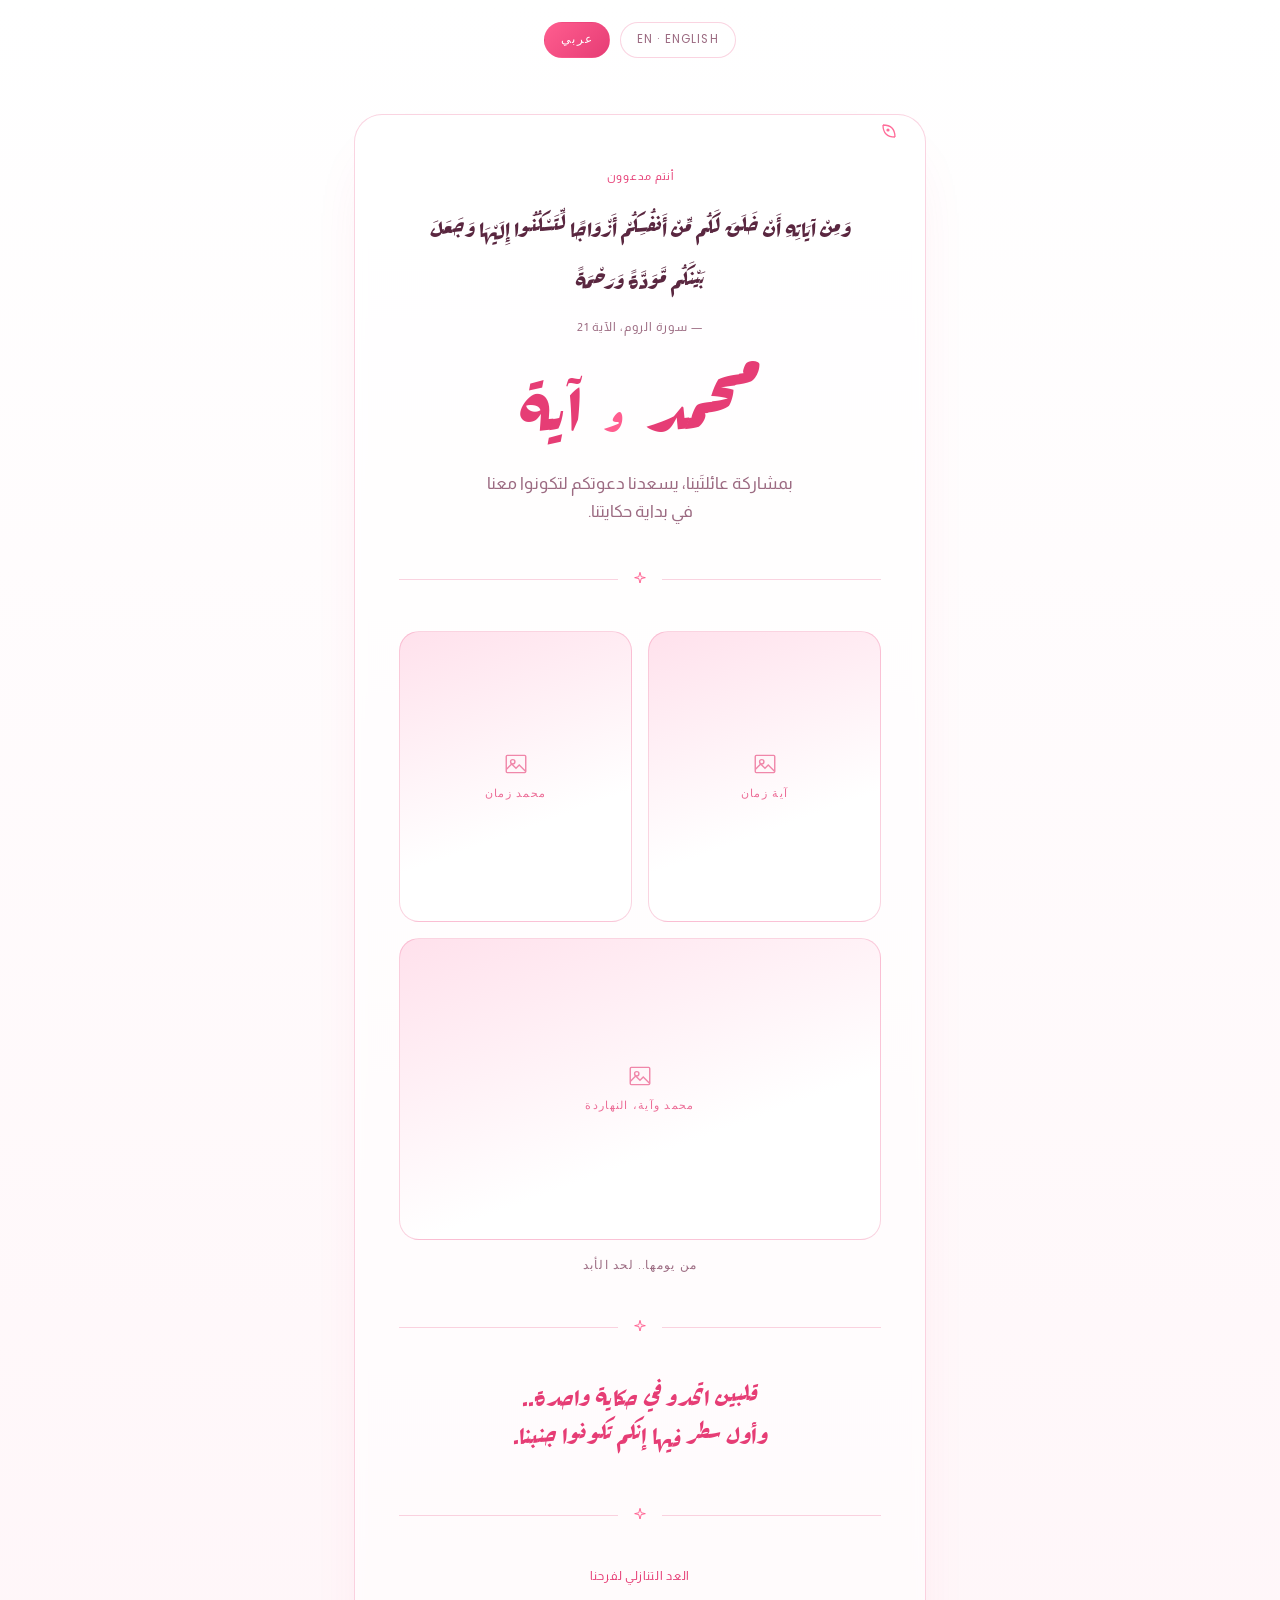
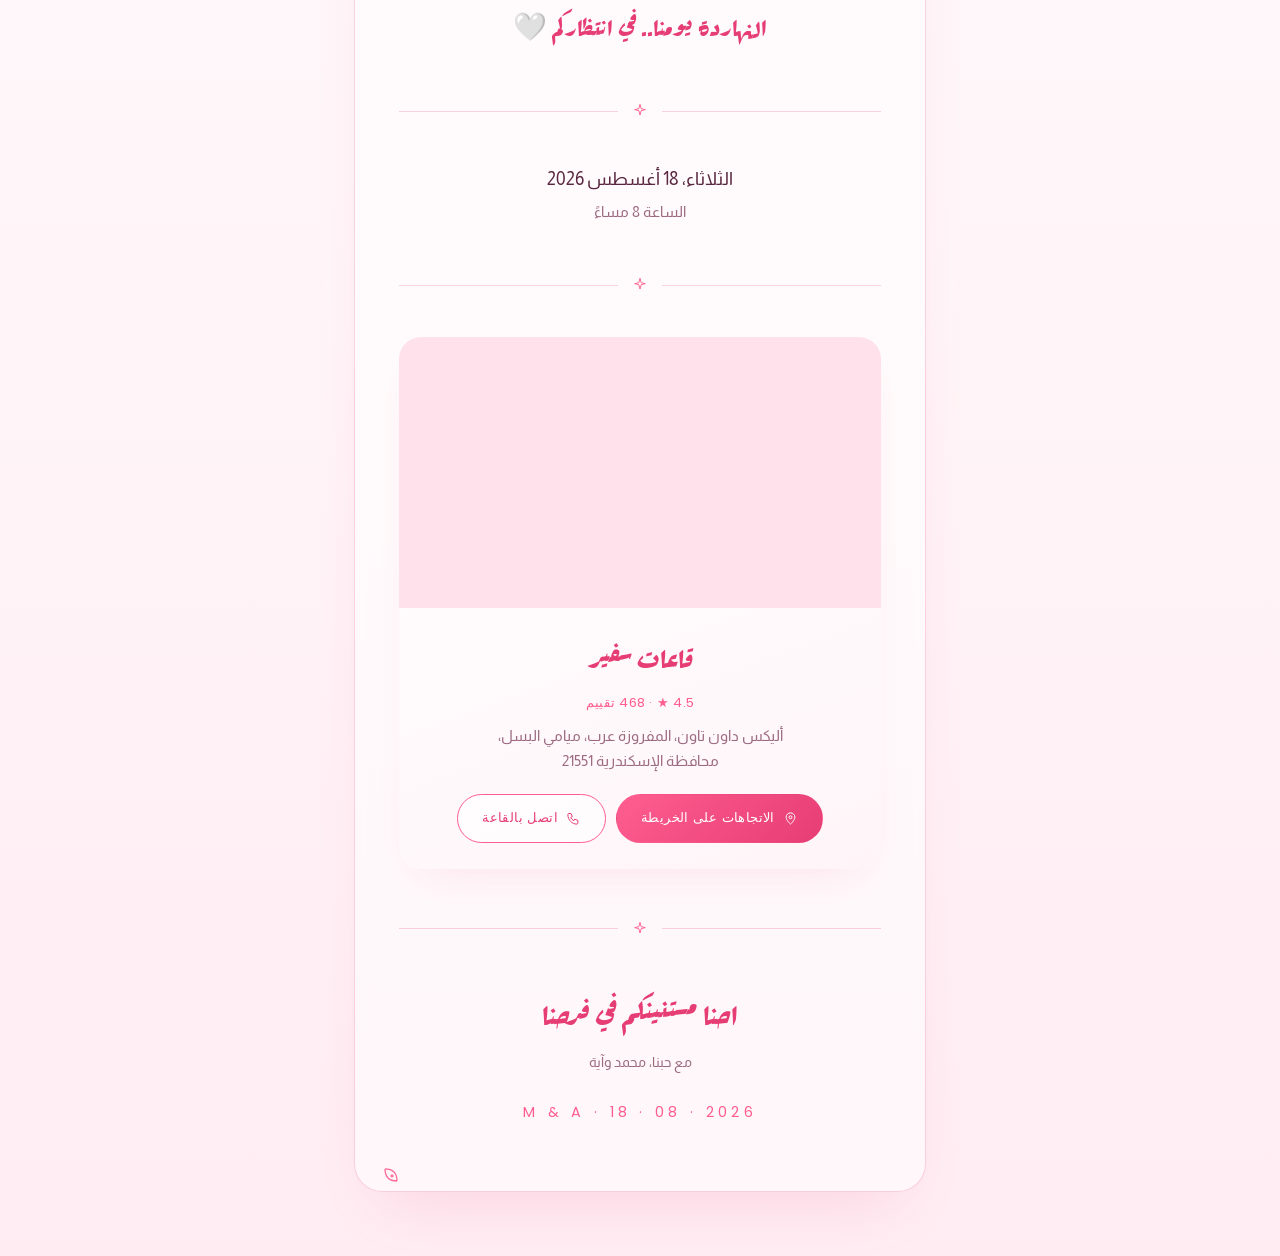
==== ar/index.html @ 014537ad "Redesign invitation: white-to-pink palette, script type, animation Switch from the emerald/gold look" ====
<!doctype html>
<html lang="ar" dir="rtl">
<head>
<meta charset="utf-8">
<meta name="viewport" content="width=device-width, initial-scale=1">
<title>محمد وآية — دعوة زفاف</title>
<meta name="description" content="انضموا إلينا للاحتفال بزفاف محمد وآية يوم 18 أغسطس 2026 في قاعات سفير بالإسكندرية.">
<link rel="preconnect" href="https://fonts.googleapis.com">
<link rel="preconnect" href="https://fonts.gstatic.com" crossorigin>
<link href="https://fonts.googleapis.com/css2?family=Great+Vibes&family=Poppins:wght@300;400;500;600&family=Rakkas&family=Almarai:wght@300;400;700&display=swap" rel="stylesheet">
<link rel="stylesheet" href="../assets/css/style.css">
</head>
<body lang="ar">
<div class="petals" id="petals" aria-hidden="true"></div>

<nav class="langswitch">
  <a href="../en/index.html">EN · English</a>
  <a href="../ar/index.html" aria-current="true">عربي</a>
</nav>

<main class="page">
  <div class="frame">

    <section class="hero">
      <p class="eyebrow">أنتم مدعوون</p>
      <p class="verse">وَمِنْ آيَاتِهِ أَنْ خَلَقَ لَكُم مِّنْ أَنفُسِكُمْ أَزْوَاجًا لِّتَسْكُنُوا إِلَيْهَا وَجَعَلَ بَيْنَكُم مَّوَدَّةً وَرَحْمَةً</p>
      <p class="verse-ref">— سورة الروم، الآية 21</p>
      <h1 class="names">محمد <span class="amp">و</span> آية</h1>
      <p class="tagline">بمشاركة عائلتَينا، يسعدنا دعوتكم لتكونوا معنا في بداية حكايتنا.</p>
    </section>

    <div class="divider" aria-hidden="true">
      <svg viewBox="0 0 24 24" fill="none" stroke="currentColor" stroke-width="1.4"><path d="M12 2l1.8 6.6L20 10l-6.2 1.4L12 18l-1.8-6.6L4 10l6.2-1.4L12 2z"/></svg>
    </div>

    <section class="gallery-section reveal">
      <div class="gallery">
        <div class="photo-frame">
          <img src="../assets/images/couple-childhood-1.jpg" alt="آية في الصغر" onerror="this.remove()">
          <div class="fallback"><svg viewBox="0 0 24 24" fill="none" stroke="currentColor" stroke-width="1.3"><rect x="3" y="4" width="18" height="16" rx="1"/><circle cx="9" cy="10" r="2"/><path d="M3 17l5-5 4 4 3-3 6 6"/></svg><span>آية زمان</span></div>
        </div>
        <div class="photo-frame">
          <img src="../assets/images/couple-childhood-2.jpg" alt="محمد في الصغر" onerror="this.remove()">
          <div class="fallback"><svg viewBox="0 0 24 24" fill="none" stroke="currentColor" stroke-width="1.3"><rect x="3" y="4" width="18" height="16" rx="1"/><circle cx="9" cy="10" r="2"/><path d="M3 17l5-5 4 4 3-3 6 6"/></svg><span>محمد زمان</span></div>
        </div>
        <div class="photo-frame wide">
          <img src="../assets/images/couple-engagement.jpg" alt="محمد وآية في خطوبتهم" onerror="this.remove()">
          <div class="fallback"><svg viewBox="0 0 24 24" fill="none" stroke="currentColor" stroke-width="1.3"><rect x="3" y="4" width="18" height="16" rx="1"/><circle cx="9" cy="10" r="2"/><path d="M3 17l5-5 4 4 3-3 6 6"/></svg><span>محمد وآية، النهاردة</span></div>
        </div>
      </div>
      <p class="photo-caption">من يومها.. لحد الأبد</p>
    </section>

    <div class="divider" aria-hidden="true">
      <svg viewBox="0 0 24 24" fill="none" stroke="currentColor" stroke-width="1.4"><path d="M12 2l1.8 6.6L20 10l-6.2 1.4L12 18l-1.8-6.6L4 10l6.2-1.4L12 2z"/></svg>
    </div>

    <p class="love-note reveal">قلبين اتحدو في حكاية واحدة.. وأول سطر فيها إنكم تكونوا جنبنا.</p>

    <div class="divider section-gap" aria-hidden="true">
      <svg viewBox="0 0 24 24" fill="none" stroke="currentColor" stroke-width="1.4"><path d="M12 2l1.8 6.6L20 10l-6.2 1.4L12 18l-1.8-6.6L4 10l6.2-1.4L12 2z"/></svg>
    </div>

    <section class="reveal">
      <p class="countdown-label">العد التنازلي لفرحنا</p>
      <div class="countdown" id="cd-wrap">
        <div class="count-unit"><span class="count-num" id="cd-days">–</span><span class="count-word">يوم</span></div>
        <div class="count-unit"><span class="count-num" id="cd-hours">–</span><span class="count-word">ساعة</span></div>
        <div class="count-unit"><span class="count-num" id="cd-minutes">–</span><span class="count-word">دقيقة</span></div>
        <div class="count-unit"><span class="count-num" id="cd-seconds">–</span><span class="count-word">ثانية</span></div>
      </div>
      <p class="arrived-msg" id="cd-arrived">النهاردة يومنا.. في انتظاركم 🤍</p>
    </section>

    <div class="divider section-gap" aria-hidden="true">
      <svg viewBox="0 0 24 24" fill="none" stroke="currentColor" stroke-width="1.4"><path d="M12 2l1.8 6.6L20 10l-6.2 1.4L12 18l-1.8-6.6L4 10l6.2-1.4L12 2z"/></svg>
    </div>

    <section class="details reveal">
      <p class="detail-row">الثلاثاء، 18 أغسطس 2026</p>
      <p class="detail-sub">الساعة 8 مساءً</p>
    </section>

    <div class="divider section-gap" aria-hidden="true">
      <svg viewBox="0 0 24 24" fill="none" stroke="currentColor" stroke-width="1.4"><path d="M12 2l1.8 6.6L20 10l-6.2 1.4L12 18l-1.8-6.6L4 10l6.2-1.4L12 2z"/></svg>
    </div>

    <section class="venue reveal">
      <div class="venue-photo">
        <img src="../assets/images/venue-1.jpg" alt="قاعات سفير" onerror="this.remove()">
      </div>
      <div class="venue-body">
        <h2 class="venue-name">قاعات سفير</h2>
        <p class="venue-rating">4.5 ★ · 468 تقييم</p>
        <p class="venue-address">أليكس داون تاون، المفروزة عرب، ميامي البسل، محافظة الإسكندرية 21551</p>
        <div class="venue-actions">
          <a class="btn btn-primary" href="https://www.google.com/maps/search/?api=1&query=%D9%82%D8%A7%D8%B9%D8%A7%D8%AA%20%D8%B3%D9%81%D9%8A%D8%B1%20%D8%A7%D9%84%D8%A5%D8%B3%D9%83%D9%86%D8%AF%D8%B1%D9%8A%D8%A9" target="_blank" rel="noopener">
            <svg viewBox="0 0 24 24" fill="none" stroke="currentColor" stroke-width="1.6"><path d="M12 21s-7-6.2-7-11a7 7 0 0 1 14 0c0 4.8-7 11-7 11z"/><circle cx="12" cy="10" r="2.4"/></svg>
            الاتجاهات على الخريطة
          </a>
          <a class="btn btn-ghost" href="tel:+201557744444">
            <svg viewBox="0 0 24 24" fill="none" stroke="currentColor" stroke-width="1.6"><path d="M4 4h4l2 5-2.5 1.5a11 11 0 0 0 5 5L14 13l5 2v4a2 2 0 0 1-2 2C9.7 21 3 14.3 3 6a2 2 0 0 1 1-2z"/></svg>
            اتصل بالقاعة
          </a>
        </div>
      </div>
    </section>

    <div class="divider section-gap" aria-hidden="true">
      <svg viewBox="0 0 24 24" fill="none" stroke="currentColor" stroke-width="1.4"><path d="M12 2l1.8 6.6L20 10l-6.2 1.4L12 18l-1.8-6.6L4 10l6.2-1.4L12 2z"/></svg>
    </div>

    <footer class="footer reveal">
      <p class="footer-line">احنا مستنينكم في فرحنا</p>
      <p class="footer-sub">مع حبنا، محمد وآية</p>
      <p class="monogram">M &amp; A · 18 · 08 · 2026</p>
    </footer>

  </div>
</main>

<script src="../assets/js/motion.js"></script>
<script src="../assets/js/countdown.js"></script>
</body>
</html>
---- assets/css/style.css ----
/* ==========================================================================
   Mohamed & Aya — Wedding Invitation
   Soft blush-to-white palette, script display type, gentle floating motion.
   ========================================================================== */

:root {
  --white: #ffffff;
  --blush-1: #fff5f8;
  --blush-2: #ffe1ec;
  --blush-3: #ffc2d9;
  --rose: #ff5d8f;
  --rose-deep: #e63d75;
  --plum: #5a2740;
  --plum-soft: #9c6b82;
  --line: rgba(230, 61, 117, 0.22);
  --shadow: rgba(230, 61, 117, 0.18);

  --font-display-ar: "Rakkas", "Aref Ruqaa", cursive;
  --font-body-ar: "Almarai", "Tajawal", sans-serif;
  --font-display-en: "Great Vibes", cursive;
  --font-heading-en: "Poppins", sans-serif;
  --font-body-en: "Poppins", sans-serif;

  --measure: 640px;
}

* {
  box-sizing: border-box;
}

html {
  -webkit-text-size-adjust: 100%;
  scroll-behavior: smooth;
}

body {
  margin: 0;
  min-height: 100vh;
  color: var(--plum);
  font-family: var(--font-body-en);
  font-weight: 300;
  line-height: 1.7;
  -webkit-font-smoothing: antialiased;
  background: linear-gradient(180deg, var(--white) 0%, var(--blush-1) 30%, var(--blush-2) 65%, var(--blush-3) 100%);
  background-size: 100% 220%;
  animation: driftGradient 22s ease-in-out infinite alternate;
  overflow-x: hidden;
}

body[lang="ar"] {
  font-family: var(--font-body-ar);
  font-weight: 400;
}

@keyframes driftGradient {
  0% { background-position: 0% 0%; }
  100% { background-position: 0% 100%; }
}

@media (prefers-reduced-motion: reduce) {
  * {
    animation-duration: 0.001ms !important;
    animation-iteration-count: 1 !important;
    transition-duration: 0.001ms !important;
    scroll-behavior: auto !important;
  }
}

a {
  color: inherit;
}

img {
  max-width: 100%;
  display: block;
}

/* ---------- Floating petals ---------- */

.petals {
  position: fixed;
  inset: 0;
  pointer-events: none;
  z-index: 0;
  overflow: hidden;
}

.petal {
  position: absolute;
  bottom: -10%;
  font-size: 1.1rem;
  opacity: 0.55;
  animation-name: floatUp;
  animation-timing-function: ease-in;
  animation-iteration-count: infinite;
  color: var(--rose);
  filter: drop-shadow(0 1px 1px rgba(230, 61, 117, 0.15));
}

@keyframes floatUp {
  0% {
    transform: translateY(0) translateX(0) rotate(0deg);
    opacity: 0;
  }
  10% {
    opacity: 0.6;
  }
  50% {
    transform: translateY(-55vh) translateX(20px) rotate(180deg);
  }
  90% {
    opacity: 0.4;
  }
  100% {
    transform: translateY(-110vh) translateX(-15px) rotate(360deg);
    opacity: 0;
  }
}

/* ---------- Reveal on scroll ---------- */

.reveal {
  opacity: 0;
  transform: translateY(22px);
  transition: opacity 0.9s ease, transform 0.9s ease;
}

.reveal.in-view {
  opacity: 1;
  transform: translateY(0);
}

/* ---------- Card shell ---------- */

.page {
  position: relative;
  z-index: 1;
  max-width: var(--measure);
  margin: 0 auto;
  padding: clamp(28px, 6vw, 56px) clamp(18px, 5vw, 34px) 64px;
}

.frame {
  position: relative;
  border: 1px solid var(--line);
  border-radius: 28px;
  padding: clamp(28px, 6vw, 52px) clamp(20px, 6vw, 44px);
  background: rgba(255, 255, 255, 0.55);
  backdrop-filter: blur(6px);
  box-shadow: 0 30px 60px -30px var(--shadow);
}

.frame::before,
.frame::after {
  content: "";
  position: absolute;
  width: 40px;
  height: 40px;
  background-repeat: no-repeat;
  background-size: contain;
  opacity: 0.9;
  background-image: url("data:image/svg+xml,%3Csvg xmlns='http://www.w3.org/2000/svg' viewBox='0 0 40 40' fill='none' stroke='%23ff5d8f' stroke-width='1.3'%3E%3Cpath d='M4 4c8 0 12 4 12 12M4 4c0 8 4 12 12 12'/%3E%3Ccircle cx='9' cy='9' r='1.6' fill='%23ff5d8f' stroke='none'/%3E%3C/svg%3E");
}

.frame::before {
  top: 6px;
  inset-inline-start: 6px;
}

.frame::after {
  bottom: 6px;
  inset-inline-end: 6px;
  transform: rotate(180deg);
}

/* ---------- Lang switch ---------- */

.langswitch {
  position: relative;
  z-index: 2;
  display: flex;
  justify-content: center;
  gap: 10px;
  padding-top: clamp(14px, 3vw, 22px);
  font-family: var(--font-heading-en);
  font-size: 0.72rem;
  letter-spacing: 0.1em;
  text-transform: uppercase;
}

.langswitch a,
.langswitch button {
  font: inherit;
  letter-spacing: inherit;
  text-transform: inherit;
  cursor: pointer;
  padding: 7px 16px;
  border: 1px solid var(--line);
  border-radius: 999px;
  text-decoration: none;
  background: rgba(255, 255, 255, 0.6);
  color: var(--plum-soft);
  transition: color 0.2s ease, border-color 0.2s ease, transform 0.2s ease;
}

.langswitch a[aria-current="true"],
.langswitch button.active {
  color: var(--white);
  background: linear-gradient(135deg, var(--rose), var(--rose-deep));
  border-color: transparent;
}

.langswitch a:hover,
.langswitch button:hover {
  transform: translateY(-1px);
  border-color: var(--rose);
}

/* ---------- Hero ---------- */

.hero {
  text-align: center;
}

.eyebrow {
  font-family: var(--font-heading-en);
  font-size: 0.7rem;
  letter-spacing: 0.32em;
  text-transform: uppercase;
  color: var(--rose-deep);
  margin: 0 0 18px;
}

body[lang="ar"] .eyebrow {
  font-family: var(--font-body-ar);
  letter-spacing: 0.08em;
}

.verse {
  font-family: var(--font-display-ar);
  font-size: clamp(1.2rem, 3.6vw, 1.55rem);
  line-height: 2.1;
  color: var(--plum);
  max-width: 30ch;
  margin: 0 auto 10px;
}

[dir="ltr"] .verse {
  font-family: var(--font-body-en);
  font-weight: 300;
  font-style: italic;
}

.verse-ref {
  font-size: 0.72rem;
  letter-spacing: 0.08em;
  color: var(--plum-soft);
  margin: 0 0 30px;
}

.names {
  font-family: var(--font-display-en);
  font-weight: 400;
  font-size: clamp(3.2rem, 12vw, 5.6rem);
  line-height: 1.15;
  margin: 0;
  text-wrap: balance;
  color: var(--rose-deep);
  animation: nameIn 1.4s cubic-bezier(0.22, 1, 0.36, 1) both;
}

body[lang="ar"] .names {
  font-family: var(--font-display-ar);
  font-weight: 400;
  font-size: clamp(2.8rem, 11vw, 4.6rem);
}

@keyframes nameIn {
  from {
    opacity: 0;
    transform: translateY(14px) scale(0.96);
  }
  to {
    opacity: 1;
    transform: translateY(0) scale(1);
  }
}

.names em {
  font-style: normal;
  color: var(--rose);
}

.amp {
  display: inline-block;
  color: var(--rose);
  font-size: 0.6em;
  margin: 0 0.2em;
  animation: heartbeat 1.8s ease-in-out infinite;
  transform-origin: center;
}

@keyframes heartbeat {
  0%, 100% { transform: scale(1); }
  15% { transform: scale(1.22); }
  30% { transform: scale(1); }
  45% { transform: scale(1.15); }
  60% { transform: scale(1); }
}

.tagline {
  margin: 18px auto 0;
  max-width: 34ch;
  color: var(--plum-soft);
  font-size: clamp(0.95rem, 2.4vw, 1.05rem);
}

/* ---------- Divider ---------- */

.divider {
  display: flex;
  align-items: center;
  gap: 14px;
  margin: clamp(30px, 6vw, 44px) 0;
  color: var(--rose);
}

.divider::before,
.divider::after {
  content: "";
  flex: 1;
  height: 1px;
  background: var(--line);
}

.divider svg {
  width: 16px;
  height: 16px;
  flex-shrink: 0;
}

/* ---------- Photos ---------- */

.gallery {
  display: grid;
  grid-template-columns: 1fr 1fr;
  gap: clamp(10px, 3vw, 16px);
  margin-bottom: clamp(10px, 3vw, 16px);
}

.photo-frame {
  position: relative;
  aspect-ratio: 4 / 5;
  border: 1px solid var(--line);
  border-radius: 20px;
  overflow: hidden;
  background: linear-gradient(160deg, var(--blush-2), var(--white) 65%);
  transition: transform 0.35s ease, box-shadow 0.35s ease;
}

.photo-frame:hover {
  transform: translateY(-4px);
  box-shadow: 0 18px 30px -18px var(--shadow);
}

.photo-frame img {
  width: 100%;
  height: 100%;
  object-fit: cover;
  object-position: center 15%;
}

.photo-frame.wide {
  grid-column: 1 / -1;
  aspect-ratio: 16 / 10;
}

.photo-frame .fallback {
  position: absolute;
  inset: 0;
  display: flex;
  align-items: center;
  justify-content: center;
  flex-direction: column;
  gap: 8px;
  color: var(--rose-deep);
  font-family: var(--font-heading-en);
  font-size: 0.66rem;
  letter-spacing: 0.12em;
  text-transform: uppercase;
  text-align: center;
  padding: 12px;
  opacity: 0.75;
}

.photo-frame .fallback svg {
  width: 26px;
  height: 26px;
  opacity: 0.8;
}

.photo-caption {
  text-align: center;
  font-family: var(--font-heading-en);
  font-size: 0.72rem;
  letter-spacing: 0.1em;
  color: var(--plum-soft);
  text-transform: uppercase;
  margin: 10px 0 0;
}

/* ---------- Love note ---------- */

.love-note {
  text-align: center;
  font-family: var(--font-display-en);
  font-size: clamp(1.7rem, 5.4vw, 2.2rem);
  line-height: 1.4;
  color: var(--rose-deep);
  max-width: 32ch;
  margin: 0 auto;
  text-wrap: balance;
}

body[lang="ar"] .love-note {
  font-family: var(--font-display-ar);
  font-size: clamp(1.3rem, 4.2vw, 1.7rem);
}

/* ---------- Countdown ---------- */

.countdown-label {
  text-align: center;
  font-family: var(--font-heading-en);
  font-size: 0.72rem;
  letter-spacing: 0.28em;
  text-transform: uppercase;
  color: var(--rose-deep);
  margin: 0 0 18px;
}

body[lang="ar"] .countdown-label {
  font-family: var(--font-body-ar);
  letter-spacing: 0.06em;
}

.countdown {
  display: grid;
  grid-template-columns: repeat(4, 1fr);
  gap: clamp(8px, 2.4vw, 14px);
}

.count-unit {
  text-align: center;
  border-radius: 18px;
  padding: clamp(12px, 3vw, 18px) 4px;
  background: linear-gradient(160deg, var(--white), var(--blush-2));
  box-shadow: 0 12px 24px -16px var(--shadow);
  transition: transform 0.2s ease;
}

.count-unit:hover {
  transform: translateY(-3px);
}

.count-num {
  font-family: var(--font-heading-en);
  font-weight: 600;
  font-variant-numeric: tabular-nums;
  font-size: clamp(1.7rem, 6vw, 2.5rem);
  line-height: 1;
  color: var(--rose-deep);
}

.count-word {
  display: block;
  margin-top: 8px;
  font-family: var(--font-heading-en);
  font-size: 0.62rem;
  letter-spacing: 0.12em;
  text-transform: uppercase;
  color: var(--plum-soft);
}

body[lang="ar"] .count-word {
  font-family: var(--font-body-ar);
  letter-spacing: 0.02em;
}

.arrived-msg {
  text-align: center;
  margin-top: 18px;
  font-family: var(--font-display-en);
  font-size: 1.7rem;
  color: var(--rose-deep);
  display: none;
}

body[lang="ar"] .arrived-msg {
  font-family: var(--font-display-ar);
}

.arrived-msg.show {
  display: block;
}

.countdown.hide-when-arrived {
  display: none;
}

/* ---------- Details ---------- */

.details {
  text-align: center;
}

.detail-row {
  margin: 0 0 6px;
  font-family: var(--font-heading-en);
  color: var(--plum);
  font-size: clamp(1rem, 2.6vw, 1.15rem);
}

body[lang="ar"] .detail-row {
  font-family: var(--font-body-ar);
}

.detail-sub {
  margin: 0 0 4px;
  color: var(--plum-soft);
  font-size: 0.92rem;
}

/* ---------- Venue card ---------- */

.venue {
  border-radius: 22px;
  overflow: hidden;
  background: linear-gradient(160deg, var(--white), var(--blush-1));
  box-shadow: 0 20px 40px -26px var(--shadow);
}

.venue-photo {
  position: relative;
  aspect-ratio: 16 / 9;
  background: var(--blush-2);
}

.venue-photo img {
  width: 100%;
  height: 100%;
  object-fit: cover;
}

.venue-body {
  padding: clamp(18px, 4vw, 26px);
  text-align: center;
}

.venue-name {
  font-family: var(--font-display-en);
  font-weight: 400;
  font-size: clamp(1.8rem, 5vw, 2.3rem);
  margin: 0 0 6px;
  color: var(--rose-deep);
}

body[lang="ar"] .venue-name {
  font-family: var(--font-display-ar);
  font-size: clamp(1.5rem, 4.4vw, 1.9rem);
}

.venue-rating {
  font-family: var(--font-heading-en);
  font-size: 0.82rem;
  color: var(--rose);
  margin: 0 0 10px;
  letter-spacing: 0.02em;
}

.venue-address {
  color: var(--plum-soft);
  font-size: 0.92rem;
  margin: 0 0 20px;
  max-width: 38ch;
  margin-inline: auto;
}

.venue-actions {
  display: flex;
  gap: 10px;
  justify-content: center;
  flex-wrap: wrap;
}

.btn {
  display: inline-flex;
  align-items: center;
  gap: 8px;
  padding: 12px 24px;
  border-radius: 999px;
  text-decoration: none;
  font-family: var(--font-heading-en);
  font-size: 0.82rem;
  letter-spacing: 0.03em;
  border: 1px solid var(--rose);
  transition: transform 0.2s ease, box-shadow 0.2s ease, background 0.2s ease, color 0.2s ease;
}

.btn svg {
  width: 15px;
  height: 15px;
}

.btn-primary {
  background: linear-gradient(135deg, var(--rose), var(--rose-deep));
  color: var(--white);
  border-color: transparent;
}

.btn-primary:hover {
  transform: translateY(-2px);
  box-shadow: 0 14px 24px -12px var(--shadow);
}

.btn-ghost {
  color: var(--rose-deep);
  background: rgba(255, 255, 255, 0.7);
}

.btn-ghost:hover {
  background: var(--blush-2);
  transform: translateY(-2px);
}

/* ---------- Footer ---------- */

.footer {
  text-align: center;
  padding-top: 8px;
}

.footer-line {
  font-family: var(--font-display-en);
  font-size: clamp(2rem, 6vw, 2.6rem);
  color: var(--rose-deep);
  margin: 0 0 8px;
  text-wrap: balance;
}

body[lang="ar"] .footer-line {
  font-family: var(--font-display-ar);
  font-size: clamp(1.5rem, 4.6vw, 2rem);
}

.footer-sub {
  color: var(--plum-soft);
  font-size: 0.85rem;
  margin: 0 0 26px;
}

.monogram {
  font-family: var(--font-heading-en);
  font-size: 0.9rem;
  letter-spacing: 0.3em;
  color: var(--rose);
  text-transform: uppercase;
}

/* ---------- Sections rhythm ---------- */

.section-gap {
  margin-top: clamp(34px, 7vw, 52px);
}

/* ---------- Landing (index) ---------- */

.landing {
  min-height: 100vh;
  display: flex;
  align-items: center;
  justify-content: center;
  text-align: center;
  position: relative;
  z-index: 1;
  padding: 24px;
}

.landing-card {
  border-radius: 28px;
  padding: clamp(36px, 8vw, 60px) clamp(24px, 8vw, 50px);
  max-width: 460px;
  background: rgba(255, 255, 255, 0.6);
  backdrop-filter: blur(6px);
  box-shadow: 0 30px 60px -30px var(--shadow);
  animation: nameIn 1s cubic-bezier(0.22, 1, 0.36, 1) both;
}

.landing-mono {
  font-family: var(--font-heading-en);
  font-size: 0.82rem;
  letter-spacing: 0.28em;
  color: var(--rose-deep);
  text-transform: uppercase;
  margin: 0 0 20px;
}

.landing-names {
  font-family: var(--font-display-en);
  font-weight: 400;
  font-size: clamp(2.8rem, 10vw, 3.8rem);
  color: var(--rose-deep);
  margin: 0 0 30px;
}

.landing-date {
  font-family: var(--font-heading-en);
  color: var(--plum-soft);
  font-size: 0.95rem;
  margin: 0 0 32px;
  letter-spacing: 0.02em;
}

.landing-links {
  display: flex;
  gap: 12px;
  justify-content: center;
  flex-wrap: wrap;
}

.landing-links a {
  min-width: 130px;
}

@media (max-width: 380px) {
  .countdown {
    grid-template-columns: repeat(2, 1fr);
  }
}
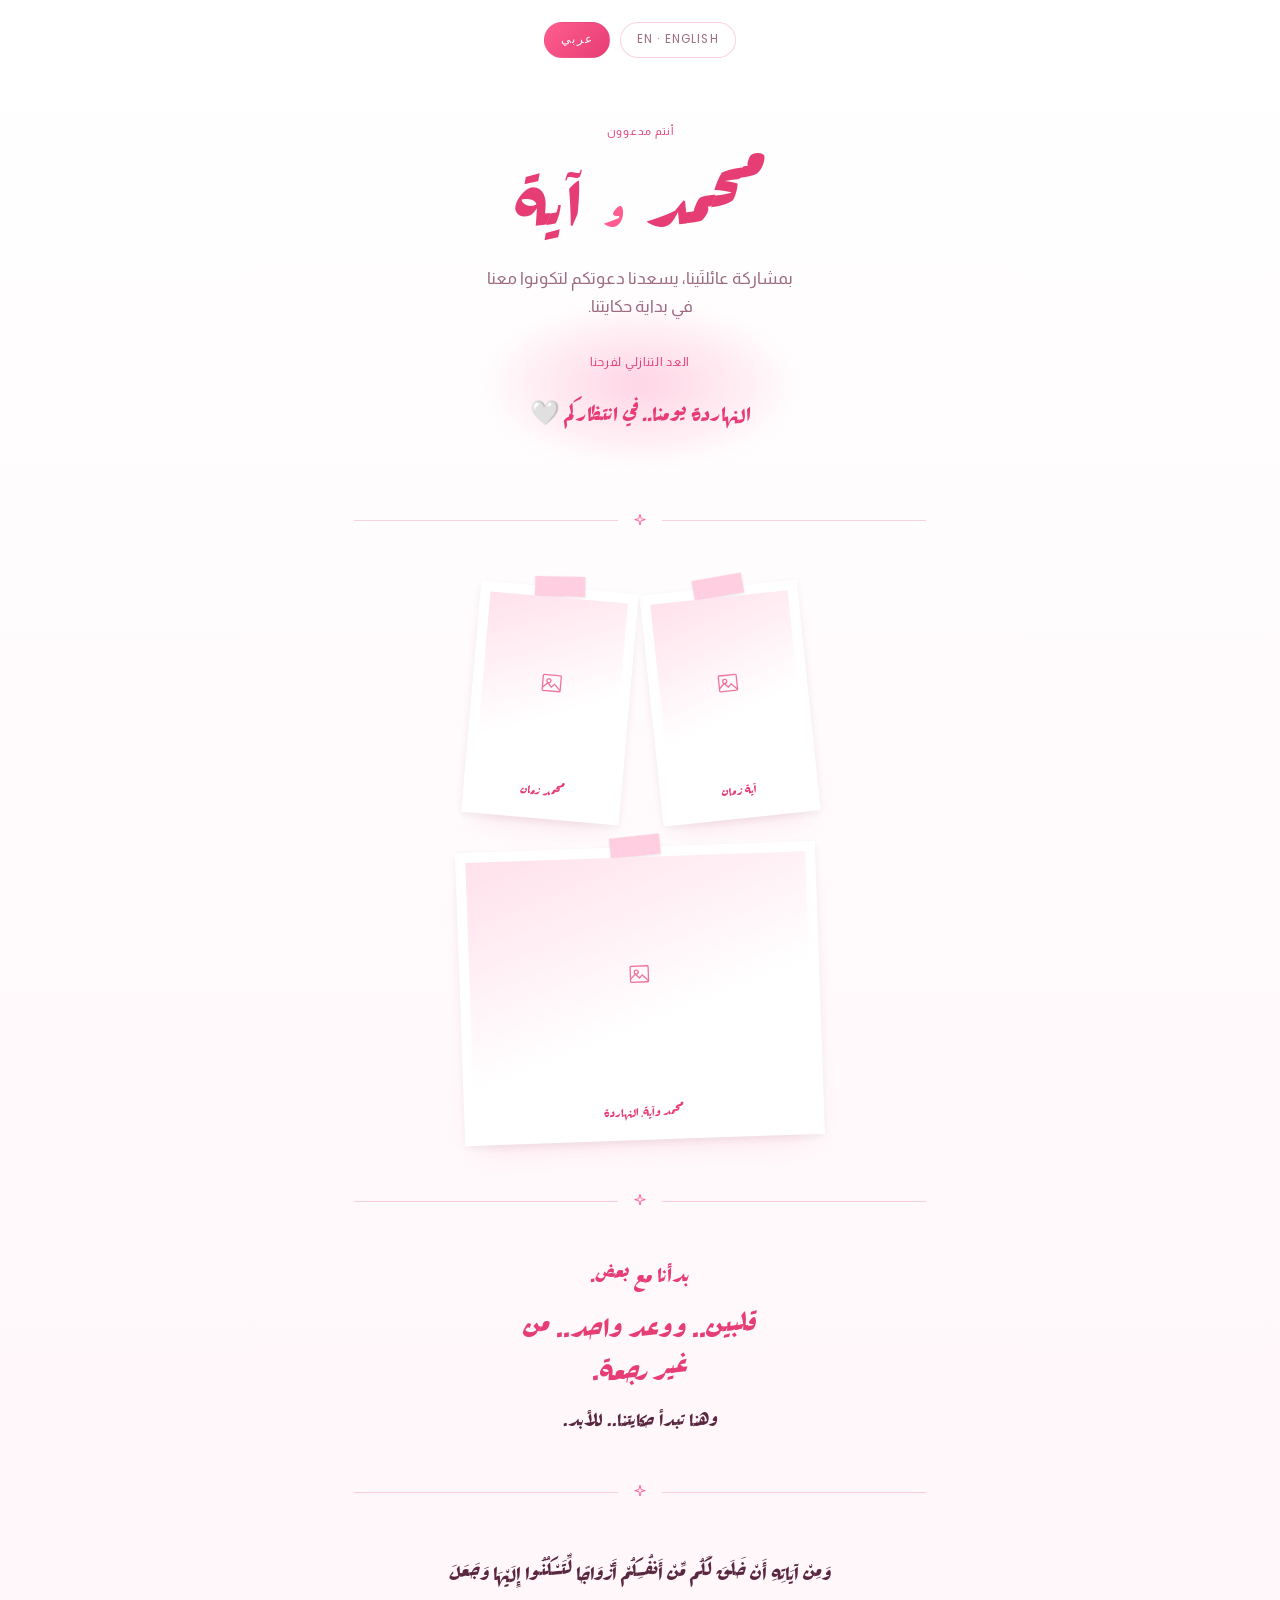
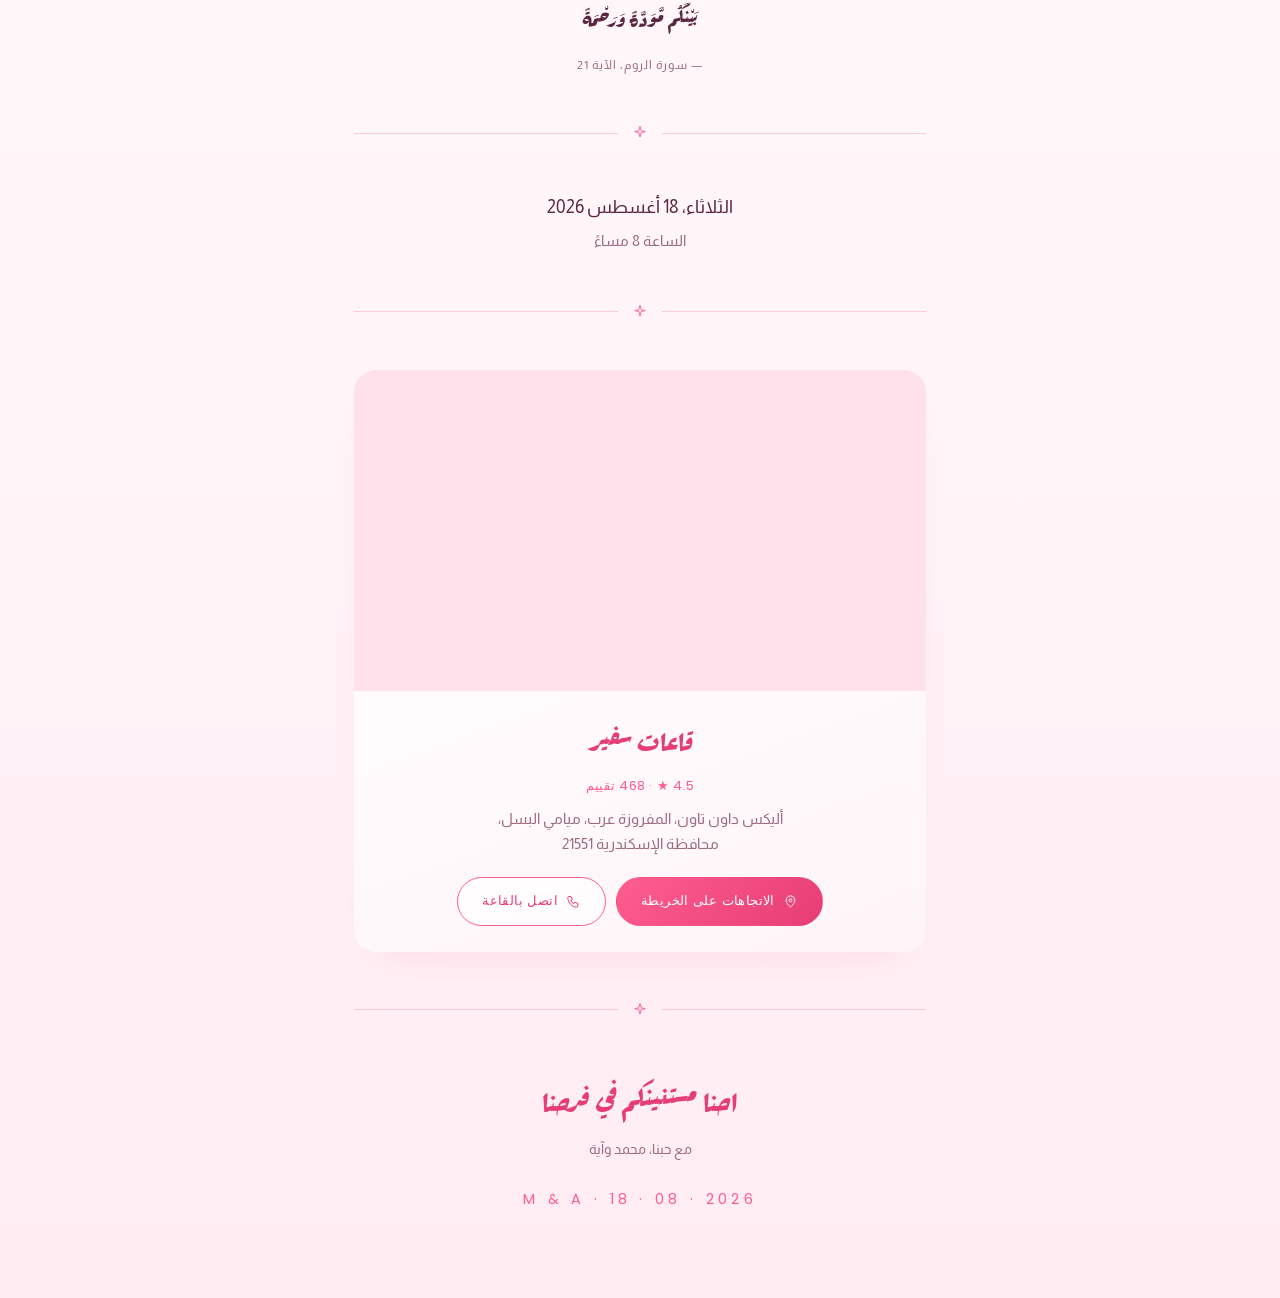
==== commit 02970c77: "Restructure invitation: countdown up top, polaroid photos, love lines Drop the bordered card frame s" ====
--- a/ar/index.html
+++ b/ar/index.html
@@ -19,104 +19,118 @@
 </nav>
 
 <main class="page">
-  <div class="frame">
 
-    <section class="hero">
-      <p class="eyebrow">أنتم مدعوون</p>
-      <p class="verse">وَمِنْ آيَاتِهِ أَنْ خَلَقَ لَكُم مِّنْ أَنفُسِكُمْ أَزْوَاجًا لِّتَسْكُنُوا إِلَيْهَا وَجَعَلَ بَيْنَكُم مَّوَدَّةً وَرَحْمَةً</p>
-      <p class="verse-ref">— سورة الروم، الآية 21</p>
-      <h1 class="names">محمد <span class="amp">و</span> آية</h1>
-      <p class="tagline">بمشاركة عائلتَينا، يسعدنا دعوتكم لتكونوا معنا في بداية حكايتنا.</p>
-    </section>
+  <section class="hero">
+    <p class="eyebrow">أنتم مدعوون</p>
+    <h1 class="names">محمد <span class="amp">و</span> آية</h1>
+    <p class="tagline">بمشاركة عائلتَينا، يسعدنا دعوتكم لتكونوا معنا في بداية حكايتنا.</p>
+  </section>
 
-    <div class="divider" aria-hidden="true">
-      <svg viewBox="0 0 24 24" fill="none" stroke="currentColor" stroke-width="1.4"><path d="M12 2l1.8 6.6L20 10l-6.2 1.4L12 18l-1.8-6.6L4 10l6.2-1.4L12 2z"/></svg>
+  <section class="countdown-hero">
+    <div class="countdown-glow" aria-hidden="true"></div>
+    <p class="countdown-label">العد التنازلي لفرحنا</p>
+    <div class="countdown" id="cd-wrap">
+      <div class="count-unit"><span class="count-num" id="cd-days">–</span><span class="count-word">يوم</span></div>
+      <div class="count-unit"><span class="count-num" id="cd-hours">–</span><span class="count-word">ساعة</span></div>
+      <div class="count-unit"><span class="count-num" id="cd-minutes">–</span><span class="count-word">دقيقة</span></div>
+      <div class="count-unit"><span class="count-num" id="cd-seconds">–</span><span class="count-word">ثانية</span></div>
     </div>
+    <p class="arrived-msg" id="cd-arrived">النهاردة يومنا.. في انتظاركم 🤍</p>
+  </section>
 
-    <section class="gallery-section reveal">
-      <div class="gallery">
-        <div class="photo-frame">
+  <div class="divider" aria-hidden="true">
+    <svg viewBox="0 0 24 24" fill="none" stroke="currentColor" stroke-width="1.4"><path d="M12 2l1.8 6.6L20 10l-6.2 1.4L12 18l-1.8-6.6L4 10l6.2-1.4L12 2z"/></svg>
+  </div>
+
+  <section>
+    <div class="polaroids">
+      <figure class="polaroid reveal" style="--r:-6deg">
+        <div class="polaroid-photo">
           <img src="../assets/images/couple-childhood-1.jpg" alt="آية في الصغر" onerror="this.remove()">
-          <div class="fallback"><svg viewBox="0 0 24 24" fill="none" stroke="currentColor" stroke-width="1.3"><rect x="3" y="4" width="18" height="16" rx="1"/><circle cx="9" cy="10" r="2"/><path d="M3 17l5-5 4 4 3-3 6 6"/></svg><span>آية زمان</span></div>
+          <div class="fallback"><svg viewBox="0 0 24 24" fill="none" stroke="currentColor" stroke-width="1.3"><rect x="3" y="4" width="18" height="16" rx="1"/><circle cx="9" cy="10" r="2"/><path d="M3 17l5-5 4 4 3-3 6 6"/></svg></div>
         </div>
-        <div class="photo-frame">
+        <figcaption>آية زمان</figcaption>
+      </figure>
+      <figure class="polaroid reveal" style="--r:5deg">
+        <div class="polaroid-photo">
           <img src="../assets/images/couple-childhood-2.jpg" alt="محمد في الصغر" onerror="this.remove()">
-          <div class="fallback"><svg viewBox="0 0 24 24" fill="none" stroke="currentColor" stroke-width="1.3"><rect x="3" y="4" width="18" height="16" rx="1"/><circle cx="9" cy="10" r="2"/><path d="M3 17l5-5 4 4 3-3 6 6"/></svg><span>محمد زمان</span></div>
+          <div class="fallback"><svg viewBox="0 0 24 24" fill="none" stroke="currentColor" stroke-width="1.3"><rect x="3" y="4" width="18" height="16" rx="1"/><circle cx="9" cy="10" r="2"/><path d="M3 17l5-5 4 4 3-3 6 6"/></svg></div>
         </div>
-        <div class="photo-frame wide">
+        <figcaption>محمد زمان</figcaption>
+      </figure>
+      <figure class="polaroid wide reveal" style="--r:-2deg">
+        <div class="polaroid-photo">
           <img src="../assets/images/couple-engagement.jpg" alt="محمد وآية في خطوبتهم" onerror="this.remove()">
-          <div class="fallback"><svg viewBox="0 0 24 24" fill="none" stroke="currentColor" stroke-width="1.3"><rect x="3" y="4" width="18" height="16" rx="1"/><circle cx="9" cy="10" r="2"/><path d="M3 17l5-5 4 4 3-3 6 6"/></svg><span>محمد وآية، النهاردة</span></div>
+          <div class="fallback"><svg viewBox="0 0 24 24" fill="none" stroke="currentColor" stroke-width="1.3"><rect x="3" y="4" width="18" height="16" rx="1"/><circle cx="9" cy="10" r="2"/><path d="M3 17l5-5 4 4 3-3 6 6"/></svg></div>
         </div>
+        <figcaption>محمد وآية، النهاردة</figcaption>
+      </figure>
+    </div>
+  </section>
+
+  <div class="divider" aria-hidden="true">
+    <svg viewBox="0 0 24 24" fill="none" stroke="currentColor" stroke-width="1.4"><path d="M12 2l1.8 6.6L20 10l-6.2 1.4L12 18l-1.8-6.6L4 10l6.2-1.4L12 2z"/></svg>
+  </div>
+
+  <section class="love-lines reveal">
+    <p class="reveal-line">بدأنا مع بعض.</p>
+    <p class="reveal-line">قلبين.. ووعد واحد.. من غير رجعة.</p>
+    <p class="reveal-line">وهنا تبدأ حكايتنا.. للأبد.</p>
+  </section>
+
+  <div class="divider" aria-hidden="true">
+    <svg viewBox="0 0 24 24" fill="none" stroke="currentColor" stroke-width="1.4"><path d="M12 2l1.8 6.6L20 10l-6.2 1.4L12 18l-1.8-6.6L4 10l6.2-1.4L12 2z"/></svg>
+  </div>
+
+  <section class="verse-block reveal">
+    <p class="verse">وَمِنْ آيَاتِهِ أَنْ خَلَقَ لَكُم مِّنْ أَنفُسِكُمْ أَزْوَاجًا لِّتَسْكُنُوا إِلَيْهَا وَجَعَلَ بَيْنَكُم مَّوَدَّةً وَرَحْمَةً</p>
+    <p class="verse-ref">— سورة الروم، الآية 21</p>
+  </section>
+
+  <div class="divider" aria-hidden="true">
+    <svg viewBox="0 0 24 24" fill="none" stroke="currentColor" stroke-width="1.4"><path d="M12 2l1.8 6.6L20 10l-6.2 1.4L12 18l-1.8-6.6L4 10l6.2-1.4L12 2z"/></svg>
+  </div>
+
+  <section class="details reveal">
+    <p class="detail-row">الثلاثاء، 18 أغسطس 2026</p>
+    <p class="detail-sub">الساعة 8 مساءً</p>
+  </section>
+
+  <div class="divider" aria-hidden="true">
+    <svg viewBox="0 0 24 24" fill="none" stroke="currentColor" stroke-width="1.4"><path d="M12 2l1.8 6.6L20 10l-6.2 1.4L12 18l-1.8-6.6L4 10l6.2-1.4L12 2z"/></svg>
+  </div>
+
+  <section class="venue reveal">
+    <div class="venue-photo">
+      <img src="../assets/images/venue-1.jpg" alt="قاعات سفير" onerror="this.remove()">
+    </div>
+    <div class="venue-body">
+      <h2 class="venue-name">قاعات سفير</h2>
+      <p class="venue-rating">4.5 ★ · 468 تقييم</p>
+      <p class="venue-address">أليكس داون تاون، المفروزة عرب، ميامي البسل، محافظة الإسكندرية 21551</p>
+      <div class="venue-actions">
+        <a class="btn btn-primary" href="https://www.google.com/maps/search/?api=1&query=%D9%82%D8%A7%D8%B9%D8%A7%D8%AA%20%D8%B3%D9%81%D9%8A%D8%B1%20%D8%A7%D9%84%D8%A5%D8%B3%D9%83%D9%86%D8%AF%D8%B1%D9%8A%D8%A9" target="_blank" rel="noopener">
+          <svg viewBox="0 0 24 24" fill="none" stroke="currentColor" stroke-width="1.6"><path d="M12 21s-7-6.2-7-11a7 7 0 0 1 14 0c0 4.8-7 11-7 11z"/><circle cx="12" cy="10" r="2.4"/></svg>
+          الاتجاهات على الخريطة
+        </a>
+        <a class="btn btn-ghost" href="tel:+201557744444">
+          <svg viewBox="0 0 24 24" fill="none" stroke="currentColor" stroke-width="1.6"><path d="M4 4h4l2 5-2.5 1.5a11 11 0 0 0 5 5L14 13l5 2v4a2 2 0 0 1-2 2C9.7 21 3 14.3 3 6a2 2 0 0 1 1-2z"/></svg>
+          اتصل بالقاعة
+        </a>
       </div>
-      <p class="photo-caption">من يومها.. لحد الأبد</p>
-    </section>
+    </div>
+  </section>
 
-    <div class="divider" aria-hidden="true">
-      <svg viewBox="0 0 24 24" fill="none" stroke="currentColor" stroke-width="1.4"><path d="M12 2l1.8 6.6L20 10l-6.2 1.4L12 18l-1.8-6.6L4 10l6.2-1.4L12 2z"/></svg>
-    </div>
+  <div class="divider" aria-hidden="true">
+    <svg viewBox="0 0 24 24" fill="none" stroke="currentColor" stroke-width="1.4"><path d="M12 2l1.8 6.6L20 10l-6.2 1.4L12 18l-1.8-6.6L4 10l6.2-1.4L12 2z"/></svg>
+  </div>
 
-    <p class="love-note reveal">قلبين اتحدو في حكاية واحدة.. وأول سطر فيها إنكم تكونوا جنبنا.</p>
+  <footer class="footer reveal">
+    <p class="footer-line">احنا مستنينكم في فرحنا</p>
+    <p class="footer-sub">مع حبنا، محمد وآية</p>
+    <p class="monogram">M &amp; A · 18 · 08 · 2026</p>
+  </footer>
 
-    <div class="divider section-gap" aria-hidden="true">
-      <svg viewBox="0 0 24 24" fill="none" stroke="currentColor" stroke-width="1.4"><path d="M12 2l1.8 6.6L20 10l-6.2 1.4L12 18l-1.8-6.6L4 10l6.2-1.4L12 2z"/></svg>
-    </div>
-
-    <section class="reveal">
-      <p class="countdown-label">العد التنازلي لفرحنا</p>
-      <div class="countdown" id="cd-wrap">
-        <div class="count-unit"><span class="count-num" id="cd-days">–</span><span class="count-word">يوم</span></div>
-        <div class="count-unit"><span class="count-num" id="cd-hours">–</span><span class="count-word">ساعة</span></div>
-        <div class="count-unit"><span class="count-num" id="cd-minutes">–</span><span class="count-word">دقيقة</span></div>
-        <div class="count-unit"><span class="count-num" id="cd-seconds">–</span><span class="count-word">ثانية</span></div>
-      </div>
-      <p class="arrived-msg" id="cd-arrived">النهاردة يومنا.. في انتظاركم 🤍</p>
-    </section>
-
-    <div class="divider section-gap" aria-hidden="true">
-      <svg viewBox="0 0 24 24" fill="none" stroke="currentColor" stroke-width="1.4"><path d="M12 2l1.8 6.6L20 10l-6.2 1.4L12 18l-1.8-6.6L4 10l6.2-1.4L12 2z"/></svg>
-    </div>
-
-    <section class="details reveal">
-      <p class="detail-row">الثلاثاء، 18 أغسطس 2026</p>
-      <p class="detail-sub">الساعة 8 مساءً</p>
-    </section>
-
-    <div class="divider section-gap" aria-hidden="true">
-      <svg viewBox="0 0 24 24" fill="none" stroke="currentColor" stroke-width="1.4"><path d="M12 2l1.8 6.6L20 10l-6.2 1.4L12 18l-1.8-6.6L4 10l6.2-1.4L12 2z"/></svg>
-    </div>
-
-    <section class="venue reveal">
-      <div class="venue-photo">
-        <img src="../assets/images/venue-1.jpg" alt="قاعات سفير" onerror="this.remove()">
-      </div>
-      <div class="venue-body">
-        <h2 class="venue-name">قاعات سفير</h2>
-        <p class="venue-rating">4.5 ★ · 468 تقييم</p>
-        <p class="venue-address">أليكس داون تاون، المفروزة عرب، ميامي البسل، محافظة الإسكندرية 21551</p>
-        <div class="venue-actions">
-          <a class="btn btn-primary" href="https://www.google.com/maps/search/?api=1&query=%D9%82%D8%A7%D8%B9%D8%A7%D8%AA%20%D8%B3%D9%81%D9%8A%D8%B1%20%D8%A7%D9%84%D8%A5%D8%B3%D9%83%D9%86%D8%AF%D8%B1%D9%8A%D8%A9" target="_blank" rel="noopener">
-            <svg viewBox="0 0 24 24" fill="none" stroke="currentColor" stroke-width="1.6"><path d="M12 21s-7-6.2-7-11a7 7 0 0 1 14 0c0 4.8-7 11-7 11z"/><circle cx="12" cy="10" r="2.4"/></svg>
-            الاتجاهات على الخريطة
-          </a>
-          <a class="btn btn-ghost" href="tel:+201557744444">
-            <svg viewBox="0 0 24 24" fill="none" stroke="currentColor" stroke-width="1.6"><path d="M4 4h4l2 5-2.5 1.5a11 11 0 0 0 5 5L14 13l5 2v4a2 2 0 0 1-2 2C9.7 21 3 14.3 3 6a2 2 0 0 1 1-2z"/></svg>
-            اتصل بالقاعة
-          </a>
-        </div>
-      </div>
-    </section>
-
-    <div class="divider section-gap" aria-hidden="true">
-      <svg viewBox="0 0 24 24" fill="none" stroke="currentColor" stroke-width="1.4"><path d="M12 2l1.8 6.6L20 10l-6.2 1.4L12 18l-1.8-6.6L4 10l6.2-1.4L12 2z"/></svg>
-    </div>
-
-    <footer class="footer reveal">
-      <p class="footer-line">احنا مستنينكم في فرحنا</p>
-      <p class="footer-sub">مع حبنا، محمد وآية</p>
-      <p class="monogram">M &amp; A · 18 · 08 · 2026</p>
-    </footer>
-
-  </div>
 </main>
 
 <script src="../assets/js/motion.js"></script>
--- a/assets/css/style.css
+++ b/assets/css/style.css
@@ -1,6 +1,8 @@
 /* ==========================================================================
    Mohamed & Aya — Wedding Invitation
-   Soft blush-to-white palette, script display type, gentle floating motion.
+   Soft blush-to-white palette, script display type, scattered polaroid
+   photos, and a glowing countdown up top. No card frame — content breathes
+   directly on the gradient, like a scrapbook page, not a sealed letter.
    ========================================================================== */
 
 :root {
@@ -98,23 +100,11 @@
 }
 
 @keyframes floatUp {
-  0% {
-    transform: translateY(0) translateX(0) rotate(0deg);
-    opacity: 0;
-  }
-  10% {
-    opacity: 0.6;
-  }
-  50% {
-    transform: translateY(-55vh) translateX(20px) rotate(180deg);
-  }
-  90% {
-    opacity: 0.4;
-  }
-  100% {
-    transform: translateY(-110vh) translateX(-15px) rotate(360deg);
-    opacity: 0;
-  }
+  0% { transform: translateY(0) translateX(0) rotate(0deg); opacity: 0; }
+  10% { opacity: 0.6; }
+  50% { transform: translateY(-55vh) translateX(20px) rotate(180deg); }
+  90% { opacity: 0.4; }
+  100% { transform: translateY(-110vh) translateX(-15px) rotate(360deg); opacity: 0; }
 }
 
 /* ---------- Reveal on scroll ---------- */
@@ -130,47 +120,14 @@
   transform: translateY(0);
 }
 
-/* ---------- Card shell ---------- */
+/* ---------- Page shell (no card, no frame) ---------- */
 
 .page {
   position: relative;
   z-index: 1;
   max-width: var(--measure);
   margin: 0 auto;
-  padding: clamp(28px, 6vw, 56px) clamp(18px, 5vw, 34px) 64px;
-}
-
-.frame {
-  position: relative;
-  border: 1px solid var(--line);
-  border-radius: 28px;
-  padding: clamp(28px, 6vw, 52px) clamp(20px, 6vw, 44px);
-  background: rgba(255, 255, 255, 0.55);
-  backdrop-filter: blur(6px);
-  box-shadow: 0 30px 60px -30px var(--shadow);
-}
-
-.frame::before,
-.frame::after {
-  content: "";
-  position: absolute;
-  width: 40px;
-  height: 40px;
-  background-repeat: no-repeat;
-  background-size: contain;
-  opacity: 0.9;
-  background-image: url("data:image/svg+xml,%3Csvg xmlns='http://www.w3.org/2000/svg' viewBox='0 0 40 40' fill='none' stroke='%23ff5d8f' stroke-width='1.3'%3E%3Cpath d='M4 4c8 0 12 4 12 12M4 4c0 8 4 12 12 12'/%3E%3Ccircle cx='9' cy='9' r='1.6' fill='%23ff5d8f' stroke='none'/%3E%3C/svg%3E");
-}
-
-.frame::before {
-  top: 6px;
-  inset-inline-start: 6px;
-}
-
-.frame::after {
-  bottom: 6px;
-  inset-inline-end: 6px;
-  transform: rotate(180deg);
+  padding: clamp(36px, 8vw, 64px) clamp(18px, 5vw, 34px) 72px;
 }
 
 /* ---------- Lang switch ---------- */
@@ -236,32 +193,10 @@
   letter-spacing: 0.08em;
 }
 
-.verse {
-  font-family: var(--font-display-ar);
-  font-size: clamp(1.2rem, 3.6vw, 1.55rem);
-  line-height: 2.1;
-  color: var(--plum);
-  max-width: 30ch;
-  margin: 0 auto 10px;
-}
-
-[dir="ltr"] .verse {
-  font-family: var(--font-body-en);
-  font-weight: 300;
-  font-style: italic;
-}
-
-.verse-ref {
-  font-size: 0.72rem;
-  letter-spacing: 0.08em;
-  color: var(--plum-soft);
-  margin: 0 0 30px;
-}
-
 .names {
   font-family: var(--font-display-en);
   font-weight: 400;
-  font-size: clamp(3.2rem, 12vw, 5.6rem);
+  font-size: clamp(3.4rem, 13vw, 6rem);
   line-height: 1.15;
   margin: 0;
   text-wrap: balance;
@@ -272,23 +207,12 @@
 body[lang="ar"] .names {
   font-family: var(--font-display-ar);
   font-weight: 400;
-  font-size: clamp(2.8rem, 11vw, 4.6rem);
+  font-size: clamp(2.9rem, 12vw, 4.8rem);
 }
 
 @keyframes nameIn {
-  from {
-    opacity: 0;
-    transform: translateY(14px) scale(0.96);
-  }
-  to {
-    opacity: 1;
-    transform: translateY(0) scale(1);
-  }
-}
-
-.names em {
-  font-style: normal;
-  color: var(--rose);
+  from { opacity: 0; transform: translateY(14px) scale(0.94); }
+  to { opacity: 1; transform: translateY(0) scale(1); }
 }
 
 .amp {
@@ -321,7 +245,7 @@
   display: flex;
   align-items: center;
   gap: 14px;
-  margin: clamp(30px, 6vw, 44px) 0;
+  margin: clamp(34px, 7vw, 50px) 0;
   color: var(--rose);
 }
 
@@ -339,173 +263,314 @@
   flex-shrink: 0;
 }
 
-/* ---------- Photos ---------- */
-
-.gallery {
+/* ---------- Countdown (hero position, glowing) ---------- */
+
+.countdown-hero {
+  position: relative;
+  text-align: center;
+  padding: clamp(18px, 4vw, 30px) 0 4px;
+}
+
+.countdown-glow {
+  position: absolute;
+  left: 50%;
+  top: 44%;
+  width: min(420px, 90vw);
+  height: 220px;
+  transform: translate(-50%, -50%);
+  background: radial-gradient(closest-side, var(--blush-3) 0%, rgba(255, 194, 217, 0) 75%);
+  filter: blur(6px);
+  opacity: 0.7;
+  animation: glowPulse 4s ease-in-out infinite;
+  z-index: -1;
+}
+
+@keyframes glowPulse {
+  0%, 100% { opacity: 0.5; transform: translate(-50%, -50%) scale(0.94); }
+  50% { opacity: 0.85; transform: translate(-50%, -50%) scale(1.05); }
+}
+
+.countdown-label {
+  position: relative;
+  font-family: var(--font-heading-en);
+  font-size: 0.74rem;
+  letter-spacing: 0.3em;
+  text-transform: uppercase;
+  color: var(--rose-deep);
+  margin: 0 0 22px;
+}
+
+body[lang="ar"] .countdown-label {
+  font-family: var(--font-body-ar);
+  letter-spacing: 0.06em;
+}
+
+.countdown {
+  position: relative;
   display: grid;
-  grid-template-columns: 1fr 1fr;
-  gap: clamp(10px, 3vw, 16px);
-  margin-bottom: clamp(10px, 3vw, 16px);
-}
-
-.photo-frame {
+  grid-template-columns: repeat(4, 1fr);
+  gap: clamp(10px, 2.6vw, 18px);
+  max-width: 460px;
+  margin: 0 auto;
+}
+
+.count-unit {
+  text-align: center;
+  border-radius: 22px;
+  padding: clamp(16px, 4vw, 24px) 4px;
+  background: linear-gradient(160deg, var(--white), var(--blush-2));
+  box-shadow: 0 16px 30px -18px var(--shadow), inset 0 0 0 1px rgba(255, 255, 255, 0.6);
+  animation: floatUnit 5s ease-in-out infinite;
+}
+
+.count-unit:nth-child(1) { animation-delay: 0s; }
+.count-unit:nth-child(2) { animation-delay: 0.3s; }
+.count-unit:nth-child(3) { animation-delay: 0.6s; }
+.count-unit:nth-child(4) { animation-delay: 0.9s; }
+
+@keyframes floatUnit {
+  0%, 100% { transform: translateY(0); }
+  50% { transform: translateY(-6px); }
+}
+
+.count-num {
+  display: inline-block;
+  font-family: var(--font-heading-en);
+  font-weight: 600;
+  font-variant-numeric: tabular-nums;
+  font-size: clamp(2rem, 7vw, 3rem);
+  line-height: 1;
+  color: var(--rose-deep);
+}
+
+.count-num.pulse {
+  animation: numPulse 0.5s cubic-bezier(0.34, 1.56, 0.64, 1);
+}
+
+@keyframes numPulse {
+  0% { transform: scale(1); opacity: 1; }
+  35% { transform: scale(1.35) translateY(-4px); opacity: 0.5; }
+  100% { transform: scale(1); opacity: 1; }
+}
+
+.count-word {
+  display: block;
+  margin-top: 8px;
+  font-family: var(--font-heading-en);
+  font-size: 0.64rem;
+  letter-spacing: 0.12em;
+  text-transform: uppercase;
+  color: var(--plum-soft);
+}
+
+body[lang="ar"] .count-word {
+  font-family: var(--font-body-ar);
+  letter-spacing: 0.02em;
+}
+
+.arrived-msg {
+  text-align: center;
+  margin-top: 20px;
+  font-family: var(--font-display-en);
+  font-size: 2rem;
+  color: var(--rose-deep);
+  display: none;
+}
+
+body[lang="ar"] .arrived-msg {
+  font-family: var(--font-display-ar);
+  font-size: 1.5rem;
+}
+
+.arrived-msg.show {
+  display: block;
+}
+
+.countdown.hide-when-arrived {
+  display: none;
+}
+
+/* ---------- Polaroid gallery ---------- */
+
+.polaroids {
+  display: flex;
+  flex-wrap: wrap;
+  justify-content: center;
+  align-items: flex-start;
+  gap: clamp(18px, 4vw, 28px) clamp(14px, 3vw, 22px);
+  padding: 8px 4px 4px;
+}
+
+.polaroid {
+  position: relative;
+  margin: 0;
+  background: var(--white);
+  padding: 10px 10px 0;
+  width: 158px;
+  box-shadow: 0 16px 28px -16px var(--shadow), 0 3px 8px rgba(0, 0, 0, 0.06);
+  opacity: 0;
+  transform: translateY(30px) rotate(var(--r, 0deg)) scale(0.92);
+  transition: opacity 0.8s ease, transform 0.8s cubic-bezier(0.22, 1, 0.36, 1), box-shadow 0.3s ease;
+}
+
+.polaroid.in-view {
+  opacity: 1;
+  transform: translateY(0) rotate(var(--r, 0deg)) scale(1);
+}
+
+.polaroid:nth-child(1) { transition-delay: 0.05s; }
+.polaroid:nth-child(2) { transition-delay: 0.2s; }
+.polaroid:nth-child(3) { transition-delay: 0.35s; }
+
+.polaroid:hover {
+  transform: translateY(-4px) rotate(0deg) scale(1.05);
+  box-shadow: 0 22px 36px -16px var(--shadow), 0 3px 8px rgba(0, 0, 0, 0.08);
+  z-index: 3;
+}
+
+.polaroid::before {
+  content: "";
+  position: absolute;
+  top: -11px;
+  left: 50%;
+  width: 50px;
+  height: 20px;
+  transform: translateX(-50%) rotate(-4deg);
+  background: rgba(255, 194, 217, 0.8);
+  box-shadow: 0 1px 3px rgba(0, 0, 0, 0.1);
+}
+
+.polaroid.wide {
+  width: 100%;
+  max-width: 360px;
+}
+
+.polaroid-photo {
   position: relative;
   aspect-ratio: 4 / 5;
-  border: 1px solid var(--line);
-  border-radius: 20px;
   overflow: hidden;
   background: linear-gradient(160deg, var(--blush-2), var(--white) 65%);
-  transition: transform 0.35s ease, box-shadow 0.35s ease;
-}
-
-.photo-frame:hover {
-  transform: translateY(-4px);
-  box-shadow: 0 18px 30px -18px var(--shadow);
-}
-
-.photo-frame img {
+}
+
+.polaroid.wide .polaroid-photo {
+  aspect-ratio: 16 / 11;
+}
+
+.polaroid-photo img {
   width: 100%;
   height: 100%;
   object-fit: cover;
   object-position: center 15%;
 }
 
-.photo-frame.wide {
-  grid-column: 1 / -1;
-  aspect-ratio: 16 / 10;
-}
-
-.photo-frame .fallback {
+.polaroid-photo .fallback {
   position: absolute;
   inset: 0;
   display: flex;
   align-items: center;
   justify-content: center;
+  color: var(--rose-deep);
+  opacity: 0.7;
+}
+
+.polaroid-photo .fallback svg {
+  width: 24px;
+  height: 24px;
+}
+
+.polaroid figcaption {
+  text-align: center;
+  padding: 10px 4px 16px;
+  font-family: var(--font-display-en);
+  font-size: 1.05rem;
+  color: var(--rose-deep);
+}
+
+body[lang="ar"] .polaroid figcaption {
+  font-family: var(--font-display-ar);
+  font-size: 0.85rem;
+}
+
+/* ---------- Love phrases ---------- */
+
+.love-lines {
+  text-align: center;
+  display: flex;
   flex-direction: column;
-  gap: 8px;
-  color: var(--rose-deep);
-  font-family: var(--font-heading-en);
-  font-size: 0.66rem;
-  letter-spacing: 0.12em;
-  text-transform: uppercase;
-  text-align: center;
-  padding: 12px;
-  opacity: 0.75;
-}
-
-.photo-frame .fallback svg {
-  width: 26px;
-  height: 26px;
-  opacity: 0.8;
-}
-
-.photo-caption {
-  text-align: center;
-  font-family: var(--font-heading-en);
+  gap: 14px;
+  max-width: 34ch;
+  margin: 0 auto;
+}
+
+.love-lines p {
+  margin: 0;
+  font-family: var(--font-display-en);
+  color: var(--rose-deep);
+  line-height: 1.35;
+}
+
+body[lang="ar"] .love-lines p {
+  font-family: var(--font-display-ar);
+}
+
+.love-lines p:nth-child(1) {
+  font-size: clamp(1.5rem, 5vw, 2rem);
+}
+
+.love-lines p:nth-child(2) {
+  font-size: clamp(1.7rem, 6vw, 2.4rem);
+}
+
+.love-lines p:nth-child(3) {
+  font-size: clamp(1.3rem, 4.4vw, 1.7rem);
+  color: var(--plum);
+}
+
+body[lang="ar"] .love-lines p:nth-child(1) { font-size: clamp(1.2rem, 4vw, 1.5rem); }
+body[lang="ar"] .love-lines p:nth-child(2) { font-size: clamp(1.5rem, 5.4vw, 2rem); }
+body[lang="ar"] .love-lines p:nth-child(3) { font-size: clamp(1.1rem, 3.6vw, 1.3rem); }
+
+.love-lines .reveal-line {
+  opacity: 0;
+  transform: translateY(16px);
+  transition: opacity 0.7s ease, transform 0.7s ease;
+}
+
+.love-lines.in-view .reveal-line:nth-child(1) { transition-delay: 0s; }
+.love-lines.in-view .reveal-line:nth-child(2) { transition-delay: 0.18s; }
+.love-lines.in-view .reveal-line:nth-child(3) { transition-delay: 0.36s; }
+
+.love-lines.in-view .reveal-line {
+  opacity: 1;
+  transform: translateY(0);
+}
+
+/* ---------- Quran verse (interlude, lower on page) ---------- */
+
+.verse-block {
+  text-align: center;
+}
+
+.verse {
+  font-family: var(--font-display-ar);
+  font-size: clamp(1.15rem, 3.4vw, 1.4rem);
+  line-height: 2.1;
+  color: var(--plum);
+  max-width: 30ch;
+  margin: 0 auto 10px;
+}
+
+[dir="ltr"] .verse {
+  font-family: var(--font-body-en);
+  font-weight: 300;
+  font-style: italic;
+  font-size: clamp(1.05rem, 2.8vw, 1.2rem);
+}
+
+.verse-ref {
   font-size: 0.72rem;
-  letter-spacing: 0.1em;
+  letter-spacing: 0.08em;
   color: var(--plum-soft);
-  text-transform: uppercase;
-  margin: 10px 0 0;
-}
-
-/* ---------- Love note ---------- */
-
-.love-note {
-  text-align: center;
-  font-family: var(--font-display-en);
-  font-size: clamp(1.7rem, 5.4vw, 2.2rem);
-  line-height: 1.4;
-  color: var(--rose-deep);
-  max-width: 32ch;
-  margin: 0 auto;
-  text-wrap: balance;
-}
-
-body[lang="ar"] .love-note {
-  font-family: var(--font-display-ar);
-  font-size: clamp(1.3rem, 4.2vw, 1.7rem);
-}
-
-/* ---------- Countdown ---------- */
-
-.countdown-label {
-  text-align: center;
-  font-family: var(--font-heading-en);
-  font-size: 0.72rem;
-  letter-spacing: 0.28em;
-  text-transform: uppercase;
-  color: var(--rose-deep);
-  margin: 0 0 18px;
-}
-
-body[lang="ar"] .countdown-label {
-  font-family: var(--font-body-ar);
-  letter-spacing: 0.06em;
-}
-
-.countdown {
-  display: grid;
-  grid-template-columns: repeat(4, 1fr);
-  gap: clamp(8px, 2.4vw, 14px);
-}
-
-.count-unit {
-  text-align: center;
-  border-radius: 18px;
-  padding: clamp(12px, 3vw, 18px) 4px;
-  background: linear-gradient(160deg, var(--white), var(--blush-2));
-  box-shadow: 0 12px 24px -16px var(--shadow);
-  transition: transform 0.2s ease;
-}
-
-.count-unit:hover {
-  transform: translateY(-3px);
-}
-
-.count-num {
-  font-family: var(--font-heading-en);
-  font-weight: 600;
-  font-variant-numeric: tabular-nums;
-  font-size: clamp(1.7rem, 6vw, 2.5rem);
-  line-height: 1;
-  color: var(--rose-deep);
-}
-
-.count-word {
-  display: block;
-  margin-top: 8px;
-  font-family: var(--font-heading-en);
-  font-size: 0.62rem;
-  letter-spacing: 0.12em;
-  text-transform: uppercase;
-  color: var(--plum-soft);
-}
-
-body[lang="ar"] .count-word {
-  font-family: var(--font-body-ar);
-  letter-spacing: 0.02em;
-}
-
-.arrived-msg {
-  text-align: center;
-  margin-top: 18px;
-  font-family: var(--font-display-en);
-  font-size: 1.7rem;
-  color: var(--rose-deep);
-  display: none;
-}
-
-body[lang="ar"] .arrived-msg {
-  font-family: var(--font-display-ar);
-}
-
-.arrived-msg.show {
-  display: block;
-}
-
-.countdown.hide-when-arrived {
-  display: none;
 }
 
 /* ---------- Details ---------- */
@@ -665,12 +730,6 @@
   letter-spacing: 0.3em;
   color: var(--rose);
   text-transform: uppercase;
-}
-
-/* ---------- Sections rhythm ---------- */
-
-.section-gap {
-  margin-top: clamp(34px, 7vw, 52px);
 }
 
 /* ---------- Landing (index) ---------- */
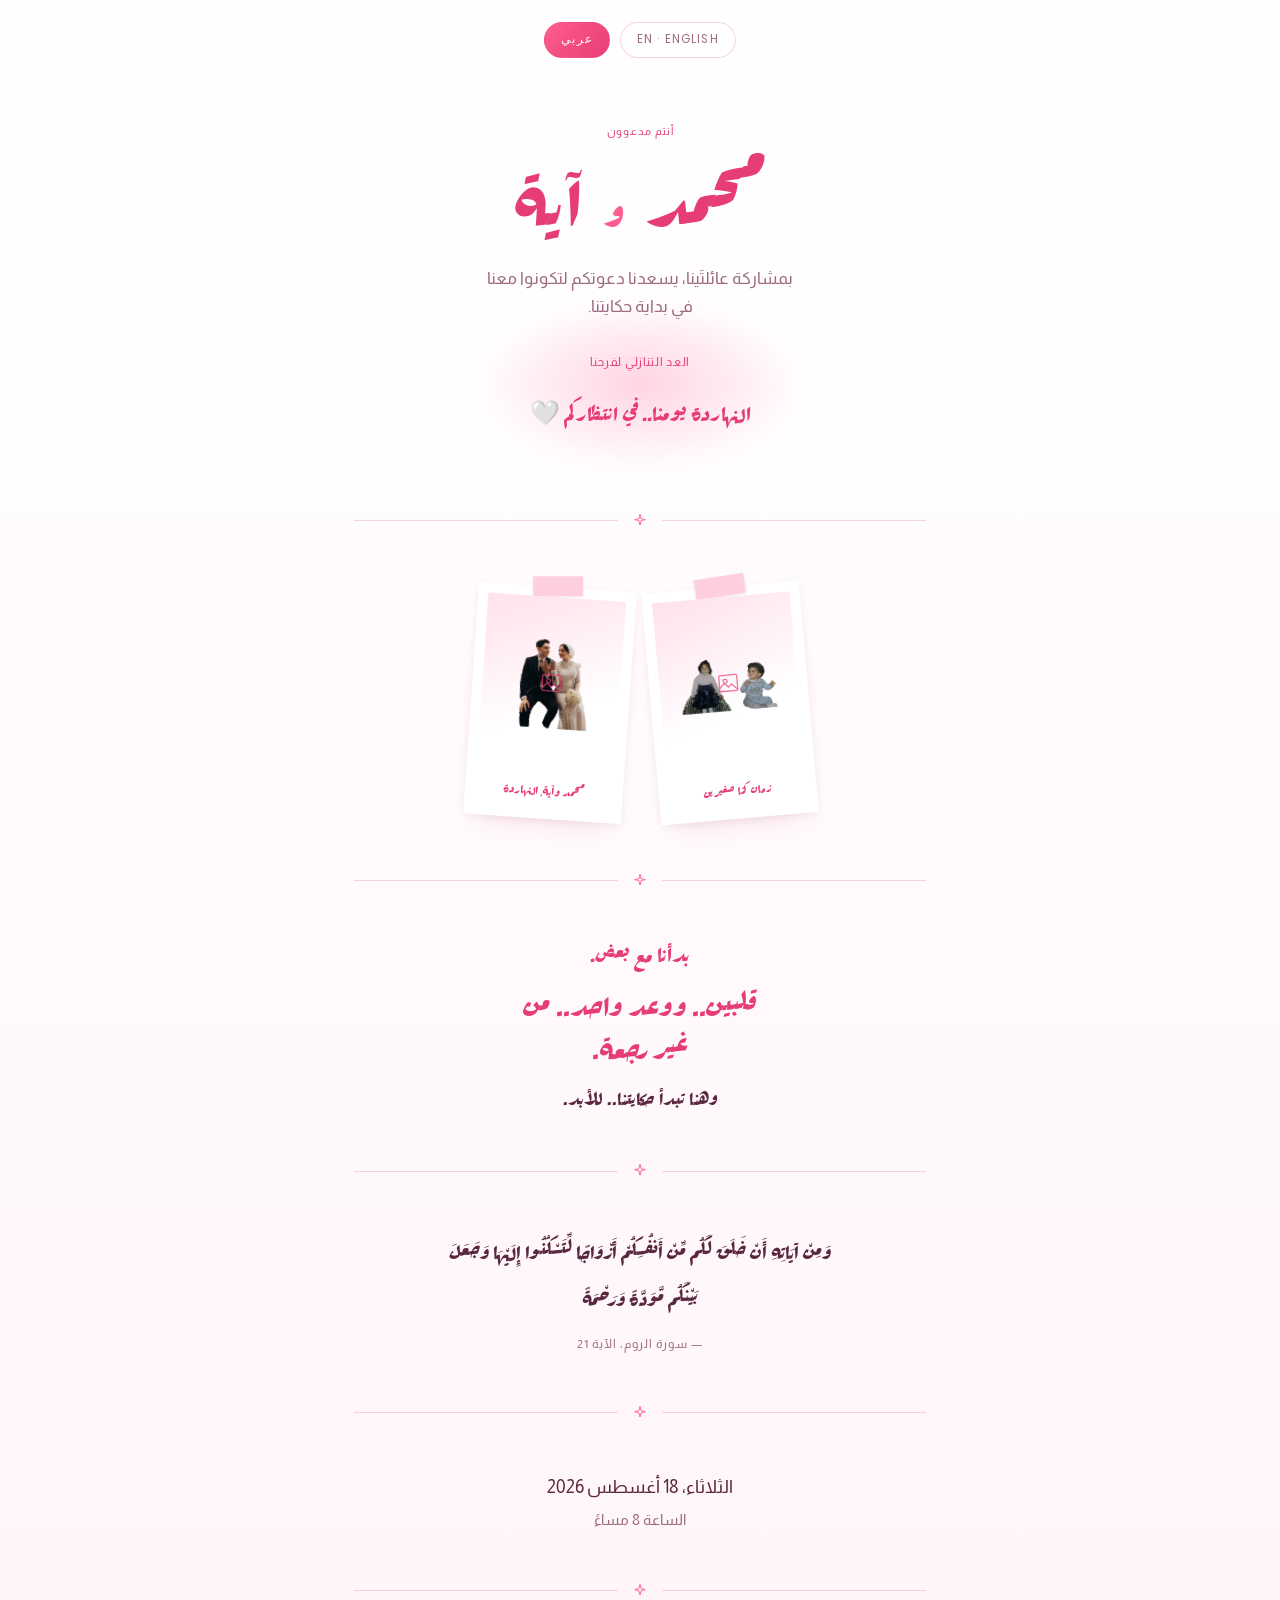
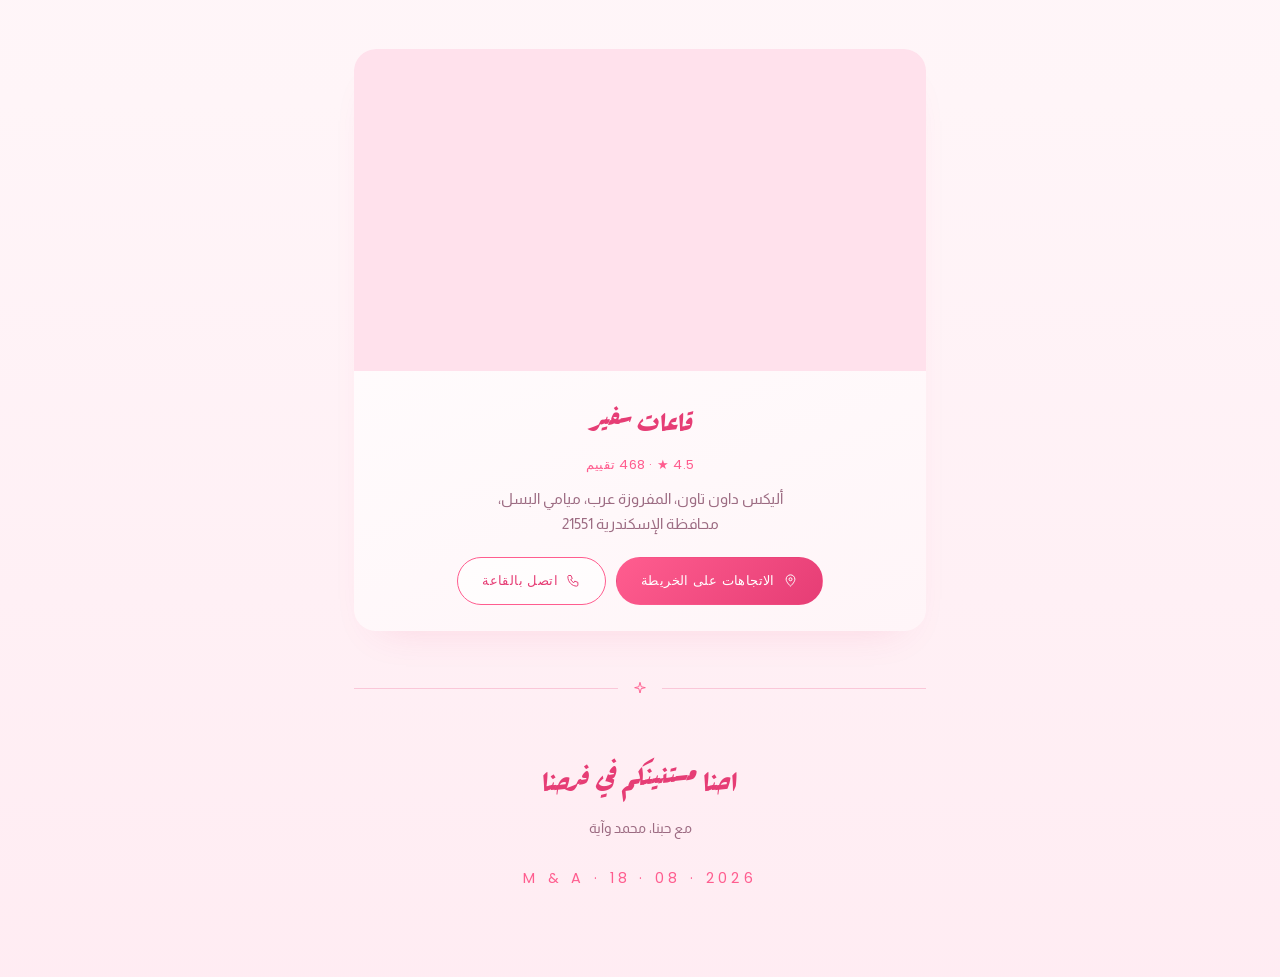
==== commit aa271a9b: "Wire up the real photos as paper-cutout polaroids Rename the uploaded transparent-background photos " ====
--- a/ar/index.html
+++ b/ar/index.html
@@ -44,23 +44,16 @@
 
   <section>
     <div class="polaroids">
-      <figure class="polaroid reveal" style="--r:-6deg">
+      <figure class="polaroid reveal" style="--r:-5deg">
         <div class="polaroid-photo">
-          <img src="../assets/images/couple-childhood-1.jpg" alt="آية في الصغر" onerror="this.remove()">
+          <img class="cutout" src="../assets/images/couple-childhood.png" alt="محمد وآية في الصغر" onerror="this.remove()">
           <div class="fallback"><svg viewBox="0 0 24 24" fill="none" stroke="currentColor" stroke-width="1.3"><rect x="3" y="4" width="18" height="16" rx="1"/><circle cx="9" cy="10" r="2"/><path d="M3 17l5-5 4 4 3-3 6 6"/></svg></div>
         </div>
-        <figcaption>آية زمان</figcaption>
+        <figcaption>زمان كنا صغيرين</figcaption>
       </figure>
-      <figure class="polaroid reveal" style="--r:5deg">
+      <figure class="polaroid reveal" style="--r:4deg">
         <div class="polaroid-photo">
-          <img src="../assets/images/couple-childhood-2.jpg" alt="محمد في الصغر" onerror="this.remove()">
-          <div class="fallback"><svg viewBox="0 0 24 24" fill="none" stroke="currentColor" stroke-width="1.3"><rect x="3" y="4" width="18" height="16" rx="1"/><circle cx="9" cy="10" r="2"/><path d="M3 17l5-5 4 4 3-3 6 6"/></svg></div>
-        </div>
-        <figcaption>محمد زمان</figcaption>
-      </figure>
-      <figure class="polaroid wide reveal" style="--r:-2deg">
-        <div class="polaroid-photo">
-          <img src="../assets/images/couple-engagement.jpg" alt="محمد وآية في خطوبتهم" onerror="this.remove()">
+          <img class="cutout" src="../assets/images/couple-engagement.png" alt="محمد وآية في خطوبتهم" onerror="this.remove()">
           <div class="fallback"><svg viewBox="0 0 24 24" fill="none" stroke="currentColor" stroke-width="1.3"><rect x="3" y="4" width="18" height="16" rx="1"/><circle cx="9" cy="10" r="2"/><path d="M3 17l5-5 4 4 3-3 6 6"/></svg></div>
         </div>
         <figcaption>محمد وآية، النهاردة</figcaption>
--- a/assets/css/style.css
+++ b/assets/css/style.css
@@ -463,6 +463,11 @@
   object-position: center 15%;
 }
 
+.polaroid-photo img.cutout {
+  object-fit: contain;
+  padding: 10%;
+}
+
 .polaroid-photo .fallback {
   position: absolute;
   inset: 0;
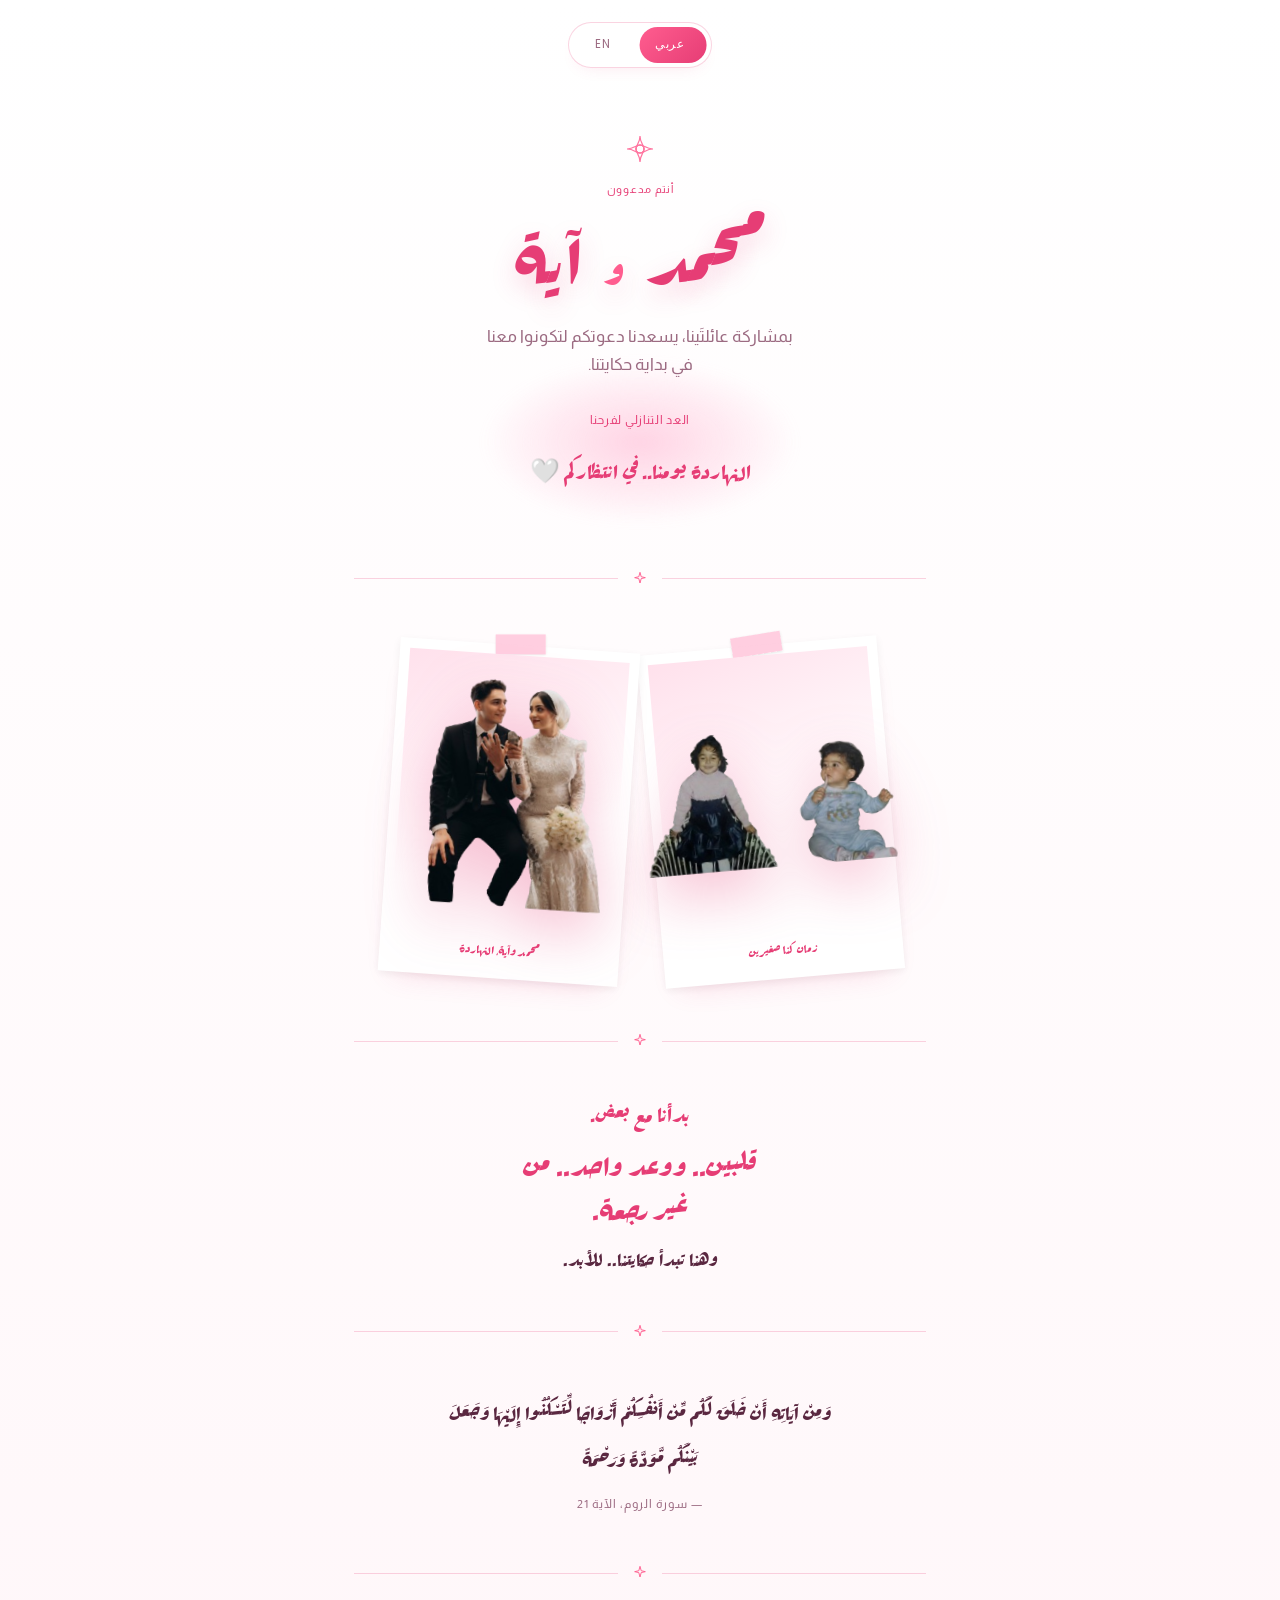
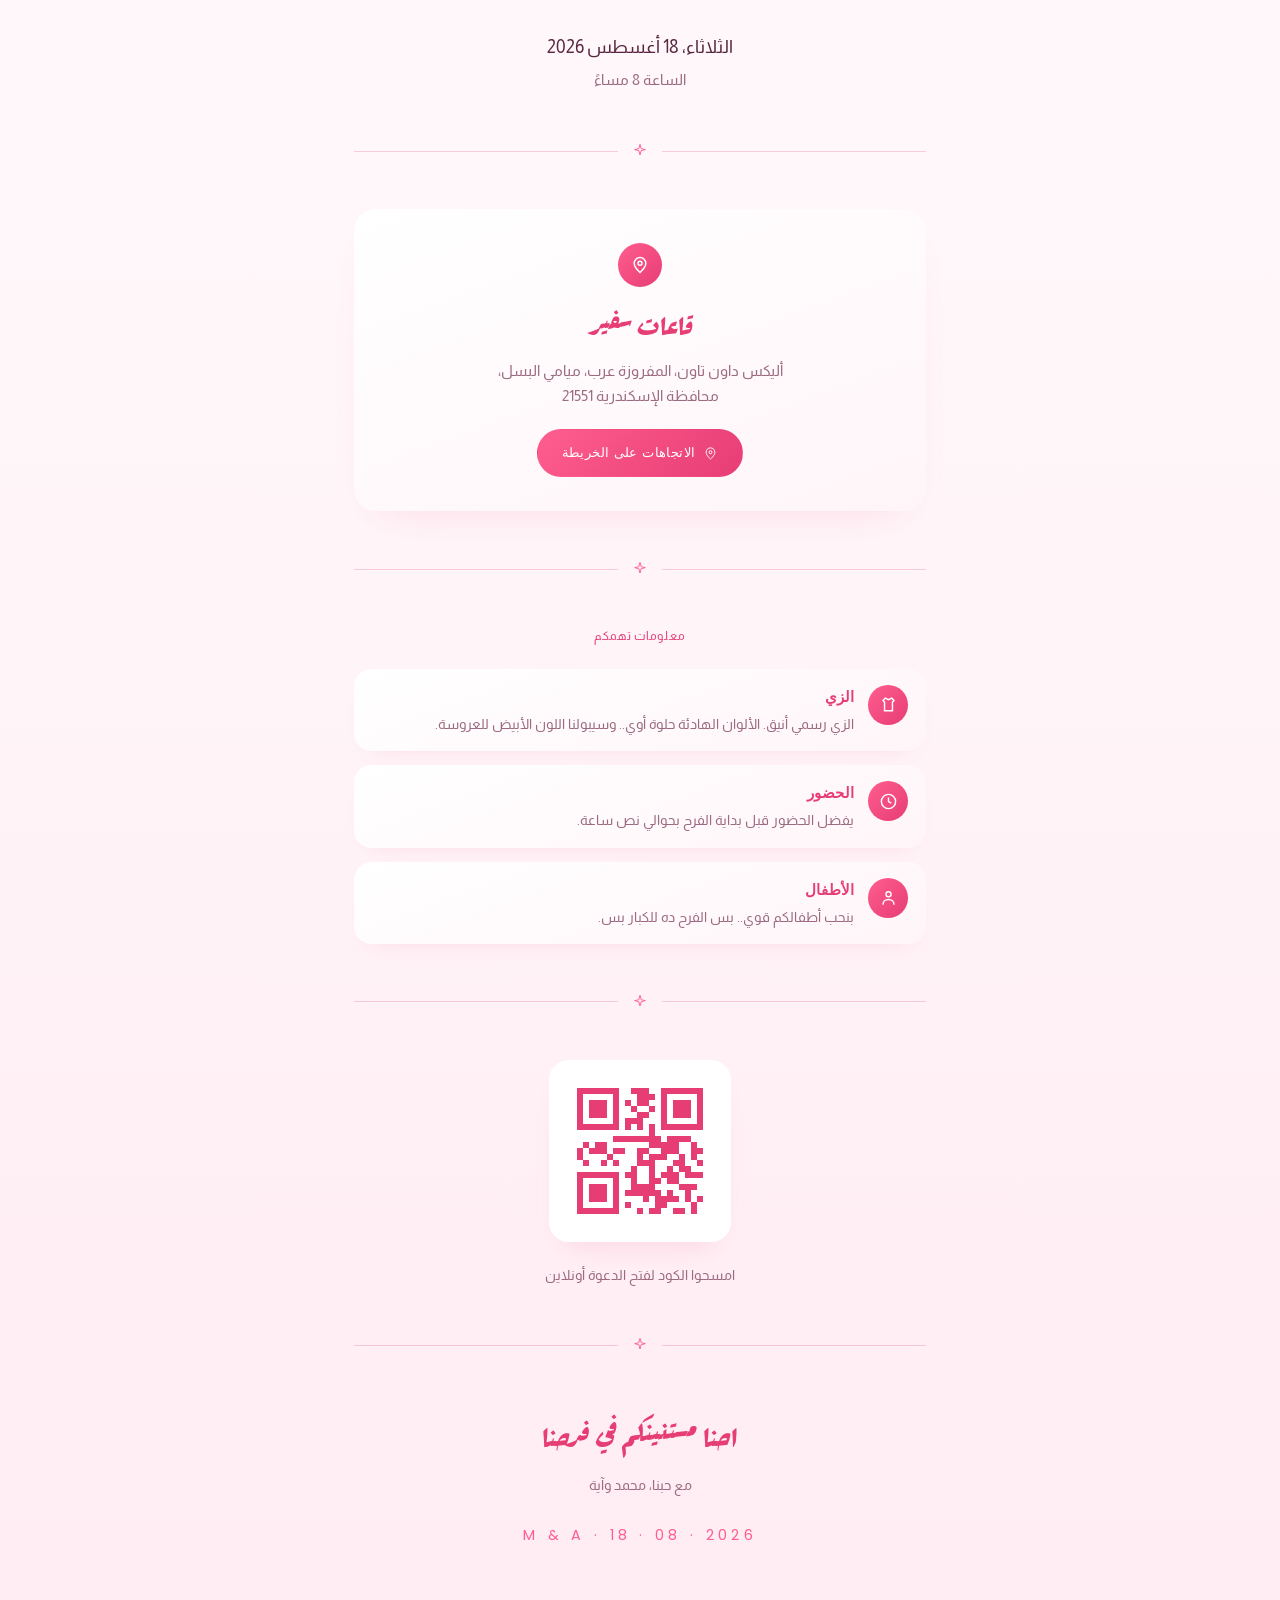
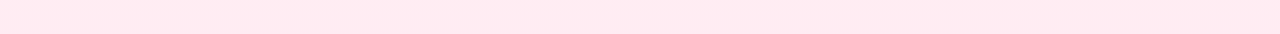
==== commit be361e8e: "Polish invitation: bigger overflowing photos, segmented lang switch, venue simplification, wedding n" ====
--- a/ar/index.html
+++ b/ar/index.html
@@ -13,14 +13,18 @@
 <body lang="ar">
 <div class="petals" id="petals" aria-hidden="true"></div>
 
-<nav class="langswitch">
-  <a href="../en/index.html">EN · English</a>
-  <a href="../ar/index.html" aria-current="true">عربي</a>
+<nav class="langswitch" dir="ltr">
+  <div class="langswitch-track">
+    <a href="../en/index.html">EN</a>
+    <a href="../ar/index.html" aria-current="true">عربي</a>
+    <span class="langswitch-thumb" aria-hidden="true"></span>
+  </div>
 </nav>
 
 <main class="page">
 
   <section class="hero">
+    <svg class="flourish" viewBox="0 0 34 34" fill="none" stroke="currentColor" stroke-width="1.2" aria-hidden="true"><path d="M17 4c0 7-4 9-4 13a4 4 0 0 0 8 0c0-4-4-6-4-13z"/><path d="M4 17c7 0 9 4 13 4a4 4 0 0 0 0-8c-4 0-6 4-13 4z"/><path d="M30 17c-7 0-9-4-13-4a4 4 0 0 0 0 8c4 0 6-4 13-4z"/><path d="M17 30c0-7 4-9 4-13a4 4 0 0 0-8 0c0 4 4 6 4 13z"/></svg>
     <p class="eyebrow">أنتم مدعوون</p>
     <h1 class="names">محمد <span class="amp">و</span> آية</h1>
     <p class="tagline">بمشاركة عائلتَينا، يسعدنا دعوتكم لتكونوا معنا في بداية حكايتنا.</p>
@@ -30,10 +34,10 @@
     <div class="countdown-glow" aria-hidden="true"></div>
     <p class="countdown-label">العد التنازلي لفرحنا</p>
     <div class="countdown" id="cd-wrap">
+      <div class="count-unit"><span class="count-num" id="cd-seconds">–</span><span class="count-word">ثانية</span></div>
+      <div class="count-unit"><span class="count-num" id="cd-minutes">–</span><span class="count-word">دقيقة</span></div>
+      <div class="count-unit"><span class="count-num" id="cd-hours">–</span><span class="count-word">ساعة</span></div>
       <div class="count-unit"><span class="count-num" id="cd-days">–</span><span class="count-word">يوم</span></div>
-      <div class="count-unit"><span class="count-num" id="cd-hours">–</span><span class="count-word">ساعة</span></div>
-      <div class="count-unit"><span class="count-num" id="cd-minutes">–</span><span class="count-word">دقيقة</span></div>
-      <div class="count-unit"><span class="count-num" id="cd-seconds">–</span><span class="count-word">ثانية</span></div>
     </div>
     <p class="arrived-msg" id="cd-arrived">النهاردة يومنا.. في انتظاركم 🤍</p>
   </section>
@@ -94,24 +98,61 @@
   </div>
 
   <section class="venue reveal">
-    <div class="venue-photo">
-      <img src="../assets/images/venue-1.jpg" alt="قاعات سفير" onerror="this.remove()">
-    </div>
     <div class="venue-body">
+      <div class="venue-pin" aria-hidden="true">
+        <svg viewBox="0 0 24 24" fill="none" stroke="currentColor" stroke-width="1.8"><path d="M12 21s-7-6.2-7-11a7 7 0 0 1 14 0c0 4.8-7 11-7 11z"/><circle cx="12" cy="10" r="2.4"/></svg>
+      </div>
       <h2 class="venue-name">قاعات سفير</h2>
-      <p class="venue-rating">4.5 ★ · 468 تقييم</p>
       <p class="venue-address">أليكس داون تاون، المفروزة عرب، ميامي البسل، محافظة الإسكندرية 21551</p>
       <div class="venue-actions">
         <a class="btn btn-primary" href="https://www.google.com/maps/search/?api=1&query=%D9%82%D8%A7%D8%B9%D8%A7%D8%AA%20%D8%B3%D9%81%D9%8A%D8%B1%20%D8%A7%D9%84%D8%A5%D8%B3%D9%83%D9%86%D8%AF%D8%B1%D9%8A%D8%A9" target="_blank" rel="noopener">
           <svg viewBox="0 0 24 24" fill="none" stroke="currentColor" stroke-width="1.6"><path d="M12 21s-7-6.2-7-11a7 7 0 0 1 14 0c0 4.8-7 11-7 11z"/><circle cx="12" cy="10" r="2.4"/></svg>
           الاتجاهات على الخريطة
         </a>
-        <a class="btn btn-ghost" href="tel:+201557744444">
-          <svg viewBox="0 0 24 24" fill="none" stroke="currentColor" stroke-width="1.6"><path d="M4 4h4l2 5-2.5 1.5a11 11 0 0 0 5 5L14 13l5 2v4a2 2 0 0 1-2 2C9.7 21 3 14.3 3 6a2 2 0 0 1 1-2z"/></svg>
-          اتصل بالقاعة
-        </a>
       </div>
     </div>
+  </section>
+
+  <div class="divider" aria-hidden="true">
+    <svg viewBox="0 0 24 24" fill="none" stroke="currentColor" stroke-width="1.4"><path d="M12 2l1.8 6.6L20 10l-6.2 1.4L12 18l-1.8-6.6L4 10l6.2-1.4L12 2z"/></svg>
+  </div>
+
+  <section class="reveal">
+    <p class="notes-label">معلومات تهمكم</p>
+    <div class="notes">
+      <div class="note-item">
+        <div class="note-icon" aria-hidden="true"><svg viewBox="0 0 24 24" fill="none" stroke="currentColor" stroke-width="1.8"><path d="M8 4l4 2 4-2 3 3-2 2v11H7V9L5 7z"/></svg></div>
+        <div class="note-text">
+          <h3>الزي</h3>
+          <p>الزي رسمي أنيق. الألوان الهادئة حلوة أوي.. وسيبولنا اللون الأبيض للعروسة.</p>
+        </div>
+      </div>
+      <div class="note-item">
+        <div class="note-icon" aria-hidden="true"><svg viewBox="0 0 24 24" fill="none" stroke="currentColor" stroke-width="1.8"><circle cx="12" cy="12" r="9"/><path d="M12 7v5l3.5 2"/></svg></div>
+        <div class="note-text">
+          <h3>الحضور</h3>
+          <p>يفضل الحضور قبل بداية الفرح بحوالي نص ساعة.</p>
+        </div>
+      </div>
+      <div class="note-item">
+        <div class="note-icon" aria-hidden="true"><svg viewBox="0 0 24 24" fill="none" stroke="currentColor" stroke-width="1.8"><circle cx="12" cy="8" r="3.2"/><path d="M5 21c0-4 3-6.5 7-6.5S19 17 19 21"/></svg></div>
+        <div class="note-text">
+          <h3>الأطفال</h3>
+          <p>بنحب أطفالكم قوي.. بس الفرح ده للكبار بس.</p>
+        </div>
+      </div>
+    </div>
+  </section>
+
+  <div class="divider" aria-hidden="true">
+    <svg viewBox="0 0 24 24" fill="none" stroke="currentColor" stroke-width="1.4"><path d="M12 2l1.8 6.6L20 10l-6.2 1.4L12 18l-1.8-6.6L4 10l6.2-1.4L12 2z"/></svg>
+  </div>
+
+  <section class="qr-block reveal">
+    <div class="qr-card">
+      <svg viewBox="0 0 150 150" xmlns="http://www.w3.org/2000/svg" fill="#e63d75"><rect x="12" y="12" width="6" height="6"/><rect x="18" y="12" width="6" height="6"/><rect x="24" y="12" width="6" height="6"/><rect x="30" y="12" width="6" height="6"/><rect x="36" y="12" width="6" height="6"/><rect x="42" y="12" width="6" height="6"/><rect x="48" y="12" width="6" height="6"/><rect x="66" y="12" width="6" height="6"/><rect x="72" y="12" width="6" height="6"/><rect x="78" y="12" width="6" height="6"/><rect x="96" y="12" width="6" height="6"/><rect x="102" y="12" width="6" height="6"/><rect x="108" y="12" width="6" height="6"/><rect x="114" y="12" width="6" height="6"/><rect x="120" y="12" width="6" height="6"/><rect x="126" y="12" width="6" height="6"/><rect x="132" y="12" width="6" height="6"/><rect x="12" y="18" width="6" height="6"/><rect x="48" y="18" width="6" height="6"/><rect x="72" y="18" width="6" height="6"/><rect x="78" y="18" width="6" height="6"/><rect x="84" y="18" width="6" height="6"/><rect x="96" y="18" width="6" height="6"/><rect x="132" y="18" width="6" height="6"/><rect x="12" y="24" width="6" height="6"/><rect x="24" y="24" width="6" height="6"/><rect x="30" y="24" width="6" height="6"/><rect x="36" y="24" width="6" height="6"/><rect x="48" y="24" width="6" height="6"/><rect x="60" y="24" width="6" height="6"/><rect x="72" y="24" width="6" height="6"/><rect x="78" y="24" width="6" height="6"/><rect x="96" y="24" width="6" height="6"/><rect x="108" y="24" width="6" height="6"/><rect x="114" y="24" width="6" height="6"/><rect x="120" y="24" width="6" height="6"/><rect x="132" y="24" width="6" height="6"/><rect x="12" y="30" width="6" height="6"/><rect x="24" y="30" width="6" height="6"/><rect x="30" y="30" width="6" height="6"/><rect x="36" y="30" width="6" height="6"/><rect x="48" y="30" width="6" height="6"/><rect x="66" y="30" width="6" height="6"/><rect x="84" y="30" width="6" height="6"/><rect x="96" y="30" width="6" height="6"/><rect x="108" y="30" width="6" height="6"/><rect x="114" y="30" width="6" height="6"/><rect x="120" y="30" width="6" height="6"/><rect x="132" y="30" width="6" height="6"/><rect x="12" y="36" width="6" height="6"/><rect x="24" y="36" width="6" height="6"/><rect x="30" y="36" width="6" height="6"/><rect x="36" y="36" width="6" height="6"/><rect x="48" y="36" width="6" height="6"/><rect x="72" y="36" width="6" height="6"/><rect x="78" y="36" width="6" height="6"/><rect x="96" y="36" width="6" height="6"/><rect x="108" y="36" width="6" height="6"/><rect x="114" y="36" width="6" height="6"/><rect x="120" y="36" width="6" height="6"/><rect x="132" y="36" width="6" height="6"/><rect x="12" y="42" width="6" height="6"/><rect x="48" y="42" width="6" height="6"/><rect x="60" y="42" width="6" height="6"/><rect x="66" y="42" width="6" height="6"/><rect x="72" y="42" width="6" height="6"/><rect x="96" y="42" width="6" height="6"/><rect x="132" y="42" width="6" height="6"/><rect x="12" y="48" width="6" height="6"/><rect x="18" y="48" width="6" height="6"/><rect x="24" y="48" width="6" height="6"/><rect x="30" y="48" width="6" height="6"/><rect x="36" y="48" width="6" height="6"/><rect x="42" y="48" width="6" height="6"/><rect x="48" y="48" width="6" height="6"/><rect x="60" y="48" width="6" height="6"/><rect x="72" y="48" width="6" height="6"/><rect x="84" y="48" width="6" height="6"/><rect x="96" y="48" width="6" height="6"/><rect x="102" y="48" width="6" height="6"/><rect x="108" y="48" width="6" height="6"/><rect x="114" y="48" width="6" height="6"/><rect x="120" y="48" width="6" height="6"/><rect x="126" y="48" width="6" height="6"/><rect x="132" y="48" width="6" height="6"/><rect x="84" y="54" width="6" height="6"/><rect x="48" y="60" width="6" height="6"/><rect x="54" y="60" width="6" height="6"/><rect x="60" y="60" width="6" height="6"/><rect x="66" y="60" width="6" height="6"/><rect x="72" y="60" width="6" height="6"/><rect x="78" y="60" width="6" height="6"/><rect x="84" y="60" width="6" height="6"/><rect x="90" y="60" width="6" height="6"/><rect x="102" y="60" width="6" height="6"/><rect x="108" y="60" width="6" height="6"/><rect x="114" y="60" width="6" height="6"/><rect x="120" y="60" width="6" height="6"/><rect x="18" y="66" width="6" height="6"/><rect x="30" y="66" width="6" height="6"/><rect x="36" y="66" width="6" height="6"/><rect x="84" y="66" width="6" height="6"/><rect x="90" y="66" width="6" height="6"/><rect x="96" y="66" width="6" height="6"/><rect x="102" y="66" width="6" height="6"/><rect x="108" y="66" width="6" height="6"/><rect x="126" y="66" width="6" height="6"/><rect x="12" y="72" width="6" height="6"/><rect x="24" y="72" width="6" height="6"/><rect x="30" y="72" width="6" height="6"/><rect x="36" y="72" width="6" height="6"/><rect x="48" y="72" width="6" height="6"/><rect x="54" y="72" width="6" height="6"/><rect x="72" y="72" width="6" height="6"/><rect x="78" y="72" width="6" height="6"/><rect x="96" y="72" width="6" height="6"/><rect x="102" y="72" width="6" height="6"/><rect x="108" y="72" width="6" height="6"/><rect x="126" y="72" width="6" height="6"/><rect x="132" y="72" width="6" height="6"/><rect x="12" y="78" width="6" height="6"/><rect x="42" y="78" width="6" height="6"/><rect x="72" y="78" width="6" height="6"/><rect x="84" y="78" width="6" height="6"/><rect x="90" y="78" width="6" height="6"/><rect x="96" y="78" width="6" height="6"/><rect x="114" y="78" width="6" height="6"/><rect x="126" y="78" width="6" height="6"/><rect x="18" y="84" width="6" height="6"/><rect x="36" y="84" width="6" height="6"/><rect x="48" y="84" width="6" height="6"/><rect x="72" y="84" width="6" height="6"/><rect x="78" y="84" width="6" height="6"/><rect x="84" y="84" width="6" height="6"/><rect x="108" y="84" width="6" height="6"/><rect x="114" y="84" width="6" height="6"/><rect x="132" y="84" width="6" height="6"/><rect x="66" y="90" width="6" height="6"/><rect x="84" y="90" width="6" height="6"/><rect x="102" y="90" width="6" height="6"/><rect x="114" y="90" width="6" height="6"/><rect x="120" y="90" width="6" height="6"/><rect x="12" y="96" width="6" height="6"/><rect x="18" y="96" width="6" height="6"/><rect x="24" y="96" width="6" height="6"/><rect x="30" y="96" width="6" height="6"/><rect x="36" y="96" width="6" height="6"/><rect x="42" y="96" width="6" height="6"/><rect x="48" y="96" width="6" height="6"/><rect x="60" y="96" width="6" height="6"/><rect x="66" y="96" width="6" height="6"/><rect x="84" y="96" width="6" height="6"/><rect x="96" y="96" width="6" height="6"/><rect x="102" y="96" width="6" height="6"/><rect x="108" y="96" width="6" height="6"/><rect x="120" y="96" width="6" height="6"/><rect x="126" y="96" width="6" height="6"/><rect x="132" y="96" width="6" height="6"/><rect x="12" y="102" width="6" height="6"/><rect x="48" y="102" width="6" height="6"/><rect x="66" y="102" width="6" height="6"/><rect x="84" y="102" width="6" height="6"/><rect x="90" y="102" width="6" height="6"/><rect x="102" y="102" width="6" height="6"/><rect x="108" y="102" width="6" height="6"/><rect x="12" y="108" width="6" height="6"/><rect x="24" y="108" width="6" height="6"/><rect x="30" y="108" width="6" height="6"/><rect x="36" y="108" width="6" height="6"/><rect x="48" y="108" width="6" height="6"/><rect x="66" y="108" width="6" height="6"/><rect x="72" y="108" width="6" height="6"/><rect x="78" y="108" width="6" height="6"/><rect x="84" y="108" width="6" height="6"/><rect x="114" y="108" width="6" height="6"/><rect x="120" y="108" width="6" height="6"/><rect x="126" y="108" width="6" height="6"/><rect x="12" y="114" width="6" height="6"/><rect x="24" y="114" width="6" height="6"/><rect x="30" y="114" width="6" height="6"/><rect x="36" y="114" width="6" height="6"/><rect x="48" y="114" width="6" height="6"/><rect x="60" y="114" width="6" height="6"/><rect x="66" y="114" width="6" height="6"/><rect x="72" y="114" width="6" height="6"/><rect x="78" y="114" width="6" height="6"/><rect x="84" y="114" width="6" height="6"/><rect x="90" y="114" width="6" height="6"/><rect x="102" y="114" width="6" height="6"/><rect x="120" y="114" width="6" height="6"/><rect x="12" y="120" width="6" height="6"/><rect x="24" y="120" width="6" height="6"/><rect x="30" y="120" width="6" height="6"/><rect x="36" y="120" width="6" height="6"/><rect x="48" y="120" width="6" height="6"/><rect x="78" y="120" width="6" height="6"/><rect x="90" y="120" width="6" height="6"/><rect x="96" y="120" width="6" height="6"/><rect x="102" y="120" width="6" height="6"/><rect x="108" y="120" width="6" height="6"/><rect x="120" y="120" width="6" height="6"/><rect x="132" y="120" width="6" height="6"/><rect x="12" y="126" width="6" height="6"/><rect x="48" y="126" width="6" height="6"/><rect x="60" y="126" width="6" height="6"/><rect x="90" y="126" width="6" height="6"/><rect x="96" y="126" width="6" height="6"/><rect x="126" y="126" width="6" height="6"/><rect x="12" y="132" width="6" height="6"/><rect x="18" y="132" width="6" height="6"/><rect x="24" y="132" width="6" height="6"/><rect x="30" y="132" width="6" height="6"/><rect x="36" y="132" width="6" height="6"/><rect x="42" y="132" width="6" height="6"/><rect x="48" y="132" width="6" height="6"/><rect x="72" y="132" width="6" height="6"/><rect x="84" y="132" width="6" height="6"/><rect x="90" y="132" width="6" height="6"/><rect x="108" y="132" width="6" height="6"/><rect x="114" y="132" width="6" height="6"/><rect x="126" y="132" width="6" height="6"/></svg>
+    </div>
+    <p class="qr-caption">امسحوا الكود لفتح الدعوة أونلاين</p>
   </section>
 
   <div class="divider" aria-hidden="true">
--- a/assets/css/style.css
+++ b/assets/css/style.css
@@ -137,40 +137,57 @@
   z-index: 2;
   display: flex;
   justify-content: center;
-  gap: 10px;
   padding-top: clamp(14px, 3vw, 22px);
   font-family: var(--font-heading-en);
   font-size: 0.72rem;
-  letter-spacing: 0.1em;
-  text-transform: uppercase;
-}
-
-.langswitch a,
-.langswitch button {
+  letter-spacing: 0.06em;
+}
+
+.langswitch-track {
+  position: relative;
+  display: inline-flex;
+  background: rgba(255, 255, 255, 0.65);
+  border: 1px solid var(--line);
+  border-radius: 999px;
+  padding: 4px;
+  box-shadow: 0 8px 18px -12px var(--shadow);
+}
+
+.langswitch-track a,
+.langswitch-track button {
+  position: relative;
+  z-index: 2;
   font: inherit;
   letter-spacing: inherit;
-  text-transform: inherit;
   cursor: pointer;
-  padding: 7px 16px;
-  border: 1px solid var(--line);
+  border: none;
+  background: transparent;
+  padding: 8px 22px;
   border-radius: 999px;
   text-decoration: none;
-  background: rgba(255, 255, 255, 0.6);
   color: var(--plum-soft);
-  transition: color 0.2s ease, border-color 0.2s ease, transform 0.2s ease;
-}
-
-.langswitch a[aria-current="true"],
-.langswitch button.active {
+  transition: color 0.35s ease;
+}
+
+.langswitch-track a[aria-current="true"],
+.langswitch-track button.active {
   color: var(--white);
+}
+
+.langswitch-thumb {
+  position: absolute;
+  z-index: 1;
+  top: 4px;
+  bottom: 4px;
+  left: 4px;
+  width: calc(50% - 4px);
+  border-radius: 999px;
   background: linear-gradient(135deg, var(--rose), var(--rose-deep));
-  border-color: transparent;
-}
-
-.langswitch a:hover,
-.langswitch button:hover {
-  transform: translateY(-1px);
-  border-color: var(--rose);
+  transition: transform 0.4s cubic-bezier(0.22, 1, 0.36, 1);
+}
+
+.langswitch-track:has(a:nth-of-type(2)[aria-current="true"]) .langswitch-thumb {
+  transform: translateX(100%);
 }
 
 /* ---------- Hero ---------- */
@@ -201,6 +218,7 @@
   margin: 0;
   text-wrap: balance;
   color: var(--rose-deep);
+  text-shadow: 0 10px 26px rgba(230, 61, 117, 0.22);
   animation: nameIn 1.4s cubic-bezier(0.22, 1, 0.36, 1) both;
 }
 
@@ -406,7 +424,7 @@
   margin: 0;
   background: var(--white);
   padding: 10px 10px 0;
-  width: 158px;
+  width: clamp(180px, 44vw, 240px);
   box-shadow: 0 16px 28px -16px var(--shadow), 0 3px 8px rgba(0, 0, 0, 0.06);
   opacity: 0;
   transform: translateY(30px) rotate(var(--r, 0deg)) scale(0.92);
@@ -448,7 +466,7 @@
 .polaroid-photo {
   position: relative;
   aspect-ratio: 4 / 5;
-  overflow: hidden;
+  overflow: visible;
   background: linear-gradient(160deg, var(--blush-2), var(--white) 65%);
 }
 
@@ -464,8 +482,11 @@
 }
 
 .polaroid-photo img.cutout {
+  position: absolute;
+  inset: 0;
   object-fit: contain;
-  padding: 10%;
+  transform: scale(1.34);
+  filter: drop-shadow(0 16px 22px rgba(230, 61, 117, 0.32));
 }
 
 .polaroid-photo .fallback {
@@ -476,6 +497,10 @@
   justify-content: center;
   color: var(--rose-deep);
   opacity: 0.7;
+}
+
+.polaroid-photo:has(img) .fallback {
+  display: none;
 }
 
 .polaroid-photo .fallback svg {
@@ -610,20 +635,25 @@
   box-shadow: 0 20px 40px -26px var(--shadow);
 }
 
-.venue-photo {
-  position: relative;
-  aspect-ratio: 16 / 9;
-  background: var(--blush-2);
-}
-
-.venue-photo img {
-  width: 100%;
-  height: 100%;
-  object-fit: cover;
+.venue-pin {
+  display: flex;
+  align-items: center;
+  justify-content: center;
+  width: 44px;
+  height: 44px;
+  margin: 0 auto 14px;
+  border-radius: 50%;
+  background: linear-gradient(135deg, var(--rose), var(--rose-deep));
+  color: var(--white);
+}
+
+.venue-pin svg {
+  width: 20px;
+  height: 20px;
 }
 
 .venue-body {
-  padding: clamp(18px, 4vw, 26px);
+  padding: clamp(24px, 5vw, 34px) clamp(18px, 4vw, 26px);
   text-align: center;
 }
 
@@ -638,14 +668,6 @@
 body[lang="ar"] .venue-name {
   font-family: var(--font-display-ar);
   font-size: clamp(1.5rem, 4.4vw, 1.9rem);
-}
-
-.venue-rating {
-  font-family: var(--font-heading-en);
-  font-size: 0.82rem;
-  color: var(--rose);
-  margin: 0 0 10px;
-  letter-spacing: 0.02em;
 }
 
 .venue-address {
@@ -701,6 +723,113 @@
 .btn-ghost:hover {
   background: var(--blush-2);
   transform: translateY(-2px);
+}
+
+/* ---------- Good to know ---------- */
+
+.notes-label {
+  text-align: center;
+  font-family: var(--font-heading-en);
+  font-size: 0.72rem;
+  letter-spacing: 0.28em;
+  text-transform: uppercase;
+  color: var(--rose-deep);
+  margin: 0 0 22px;
+}
+
+body[lang="ar"] .notes-label {
+  font-family: var(--font-body-ar);
+  letter-spacing: 0.06em;
+}
+
+.notes {
+  display: flex;
+  flex-direction: column;
+  gap: 14px;
+}
+
+.note-item {
+  display: flex;
+  align-items: flex-start;
+  gap: 14px;
+  text-align: start;
+  background: linear-gradient(160deg, var(--white), var(--blush-1));
+  border-radius: 18px;
+  padding: 16px 18px;
+  box-shadow: 0 12px 24px -18px var(--shadow);
+}
+
+.note-icon {
+  flex: 0 0 auto;
+  display: flex;
+  align-items: center;
+  justify-content: center;
+  width: 40px;
+  height: 40px;
+  border-radius: 50%;
+  background: linear-gradient(135deg, var(--rose), var(--rose-deep));
+  color: var(--white);
+}
+
+.note-icon svg {
+  width: 19px;
+  height: 19px;
+}
+
+.note-text h3 {
+  margin: 0 0 4px;
+  font-family: var(--font-heading-en);
+  font-size: 0.92rem;
+  color: var(--rose-deep);
+}
+
+body[lang="ar"] .note-text h3 {
+  font-family: var(--font-body-ar);
+  font-weight: 700;
+}
+
+.note-text p {
+  margin: 0;
+  font-size: 0.86rem;
+  color: var(--plum-soft);
+  line-height: 1.55;
+}
+
+/* ---------- QR code (decorative) ---------- */
+
+.qr-block {
+  text-align: center;
+}
+
+.qr-card {
+  display: inline-block;
+  padding: 16px;
+  background: var(--white);
+  border-radius: 20px;
+  box-shadow: 0 18px 32px -18px var(--shadow);
+}
+
+.qr-card svg {
+  width: clamp(120px, 32vw, 150px);
+  height: clamp(120px, 32vw, 150px);
+  display: block;
+}
+
+.qr-caption {
+  margin: 14px 0 0;
+  color: var(--plum-soft);
+  font-size: 0.85rem;
+}
+
+/* ---------- Decorative flourish ---------- */
+
+.flourish {
+  display: block;
+  width: 34px;
+  height: 34px;
+  margin: 0 auto 14px;
+  color: var(--rose);
+  opacity: 0.85;
 }
 
 /* ---------- Footer ---------- */
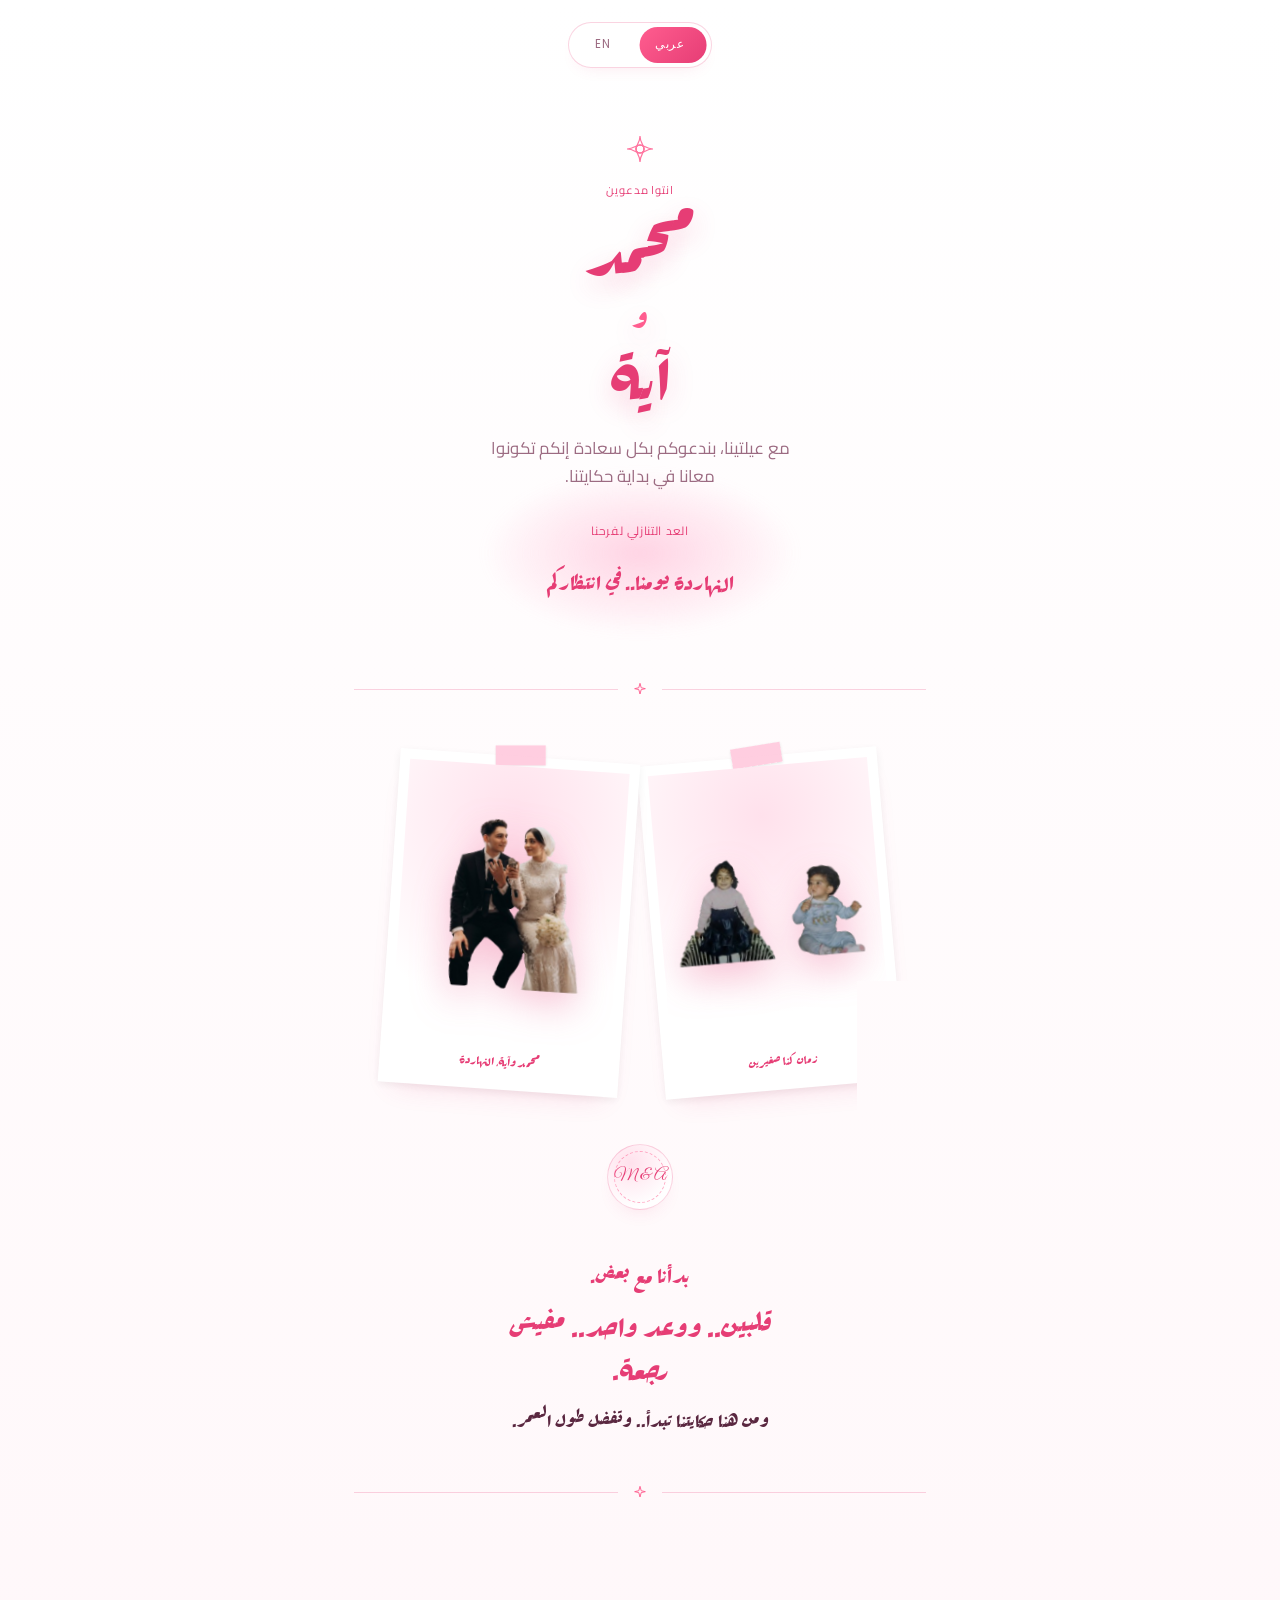
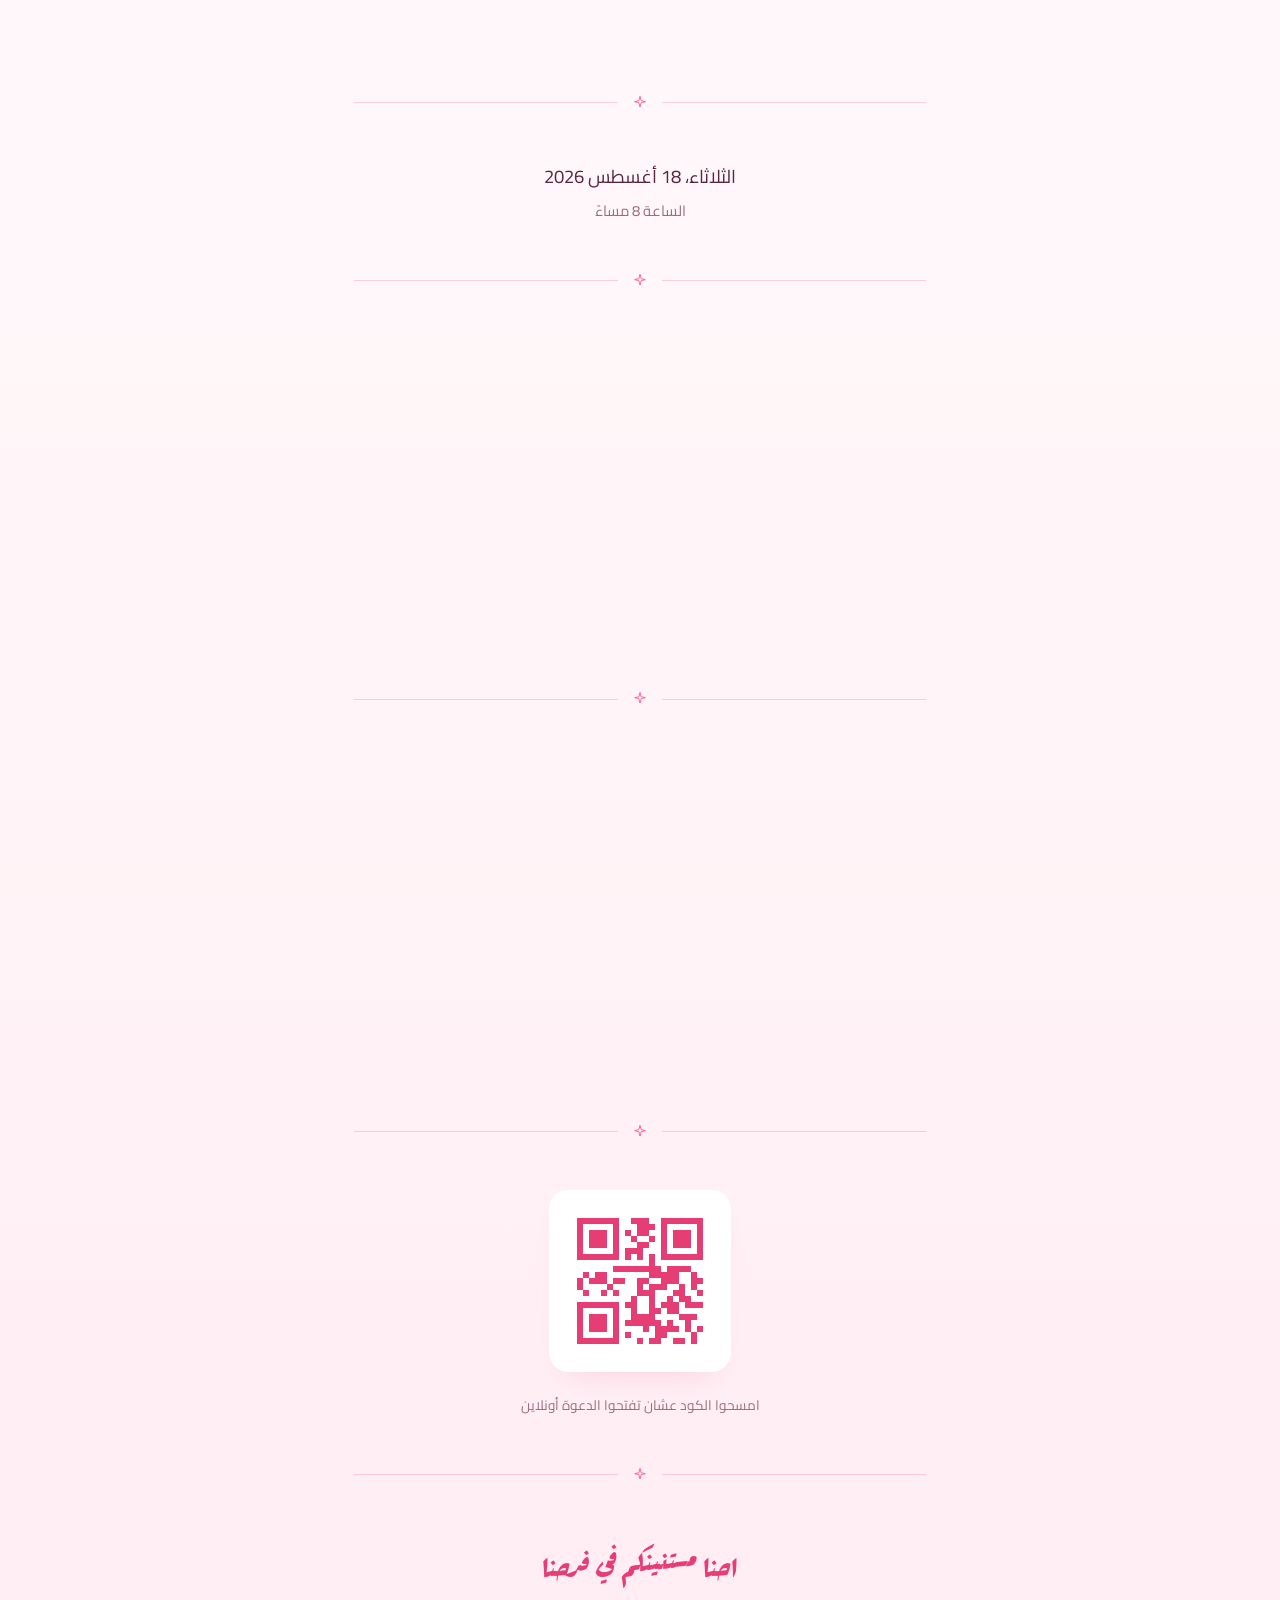
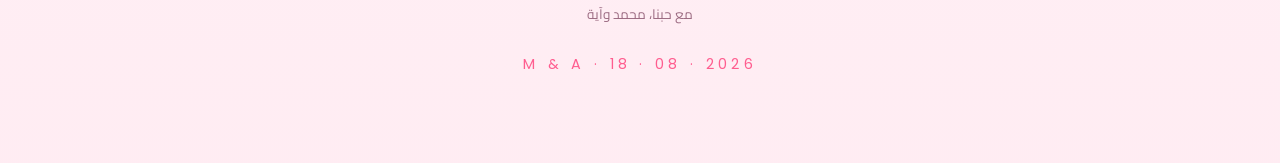
==== commit 38358cf8: "Refine photo treatment, countdown separators, stacked names, and copy - Photos stay contained within" ====
--- a/ar/index.html
+++ b/ar/index.html
@@ -7,7 +7,7 @@
 <meta name="description" content="انضموا إلينا للاحتفال بزفاف محمد وآية يوم 18 أغسطس 2026 في قاعات سفير بالإسكندرية.">
 <link rel="preconnect" href="https://fonts.googleapis.com">
 <link rel="preconnect" href="https://fonts.gstatic.com" crossorigin>
-<link href="https://fonts.googleapis.com/css2?family=Great+Vibes&family=Poppins:wght@300;400;500;600&family=Rakkas&family=Almarai:wght@300;400;700&display=swap" rel="stylesheet">
+<link href="https://fonts.googleapis.com/css2?family=Great+Vibes&family=Poppins:wght@300;400;500;600&family=Rakkas&family=Cairo:wght@300;400;600;700&display=swap" rel="stylesheet">
 <link rel="stylesheet" href="../assets/css/style.css">
 </head>
 <body lang="ar">
@@ -25,9 +25,13 @@
 
   <section class="hero">
     <svg class="flourish" viewBox="0 0 34 34" fill="none" stroke="currentColor" stroke-width="1.2" aria-hidden="true"><path d="M17 4c0 7-4 9-4 13a4 4 0 0 0 8 0c0-4-4-6-4-13z"/><path d="M4 17c7 0 9 4 13 4a4 4 0 0 0 0-8c-4 0-6 4-13 4z"/><path d="M30 17c-7 0-9-4-13-4a4 4 0 0 0 0 8c4 0 6-4 13-4z"/><path d="M17 30c0-7 4-9 4-13a4 4 0 0 0-8 0c0 4 4 6 4 13z"/></svg>
-    <p class="eyebrow">أنتم مدعوون</p>
-    <h1 class="names">محمد <span class="amp">و</span> آية</h1>
-    <p class="tagline">بمشاركة عائلتَينا، يسعدنا دعوتكم لتكونوا معنا في بداية حكايتنا.</p>
+    <p class="eyebrow">انتوا مدعوين</p>
+    <h1 class="names">
+      <span class="name-line">محمد</span>
+      <span class="amp">و</span>
+      <span class="name-line">آية</span>
+    </h1>
+    <p class="tagline">مع عيلتينا، بندعوكم بكل سعادة إنكم تكونوا معانا في بداية حكايتنا.</p>
   </section>
 
   <section class="countdown-hero">
@@ -35,11 +39,14 @@
     <p class="countdown-label">العد التنازلي لفرحنا</p>
     <div class="countdown" id="cd-wrap">
       <div class="count-unit"><span class="count-num" id="cd-seconds">–</span><span class="count-word">ثانية</span></div>
+      <span class="count-sep" aria-hidden="true">:</span>
       <div class="count-unit"><span class="count-num" id="cd-minutes">–</span><span class="count-word">دقيقة</span></div>
+      <span class="count-sep" aria-hidden="true">:</span>
       <div class="count-unit"><span class="count-num" id="cd-hours">–</span><span class="count-word">ساعة</span></div>
+      <span class="count-sep" aria-hidden="true">:</span>
       <div class="count-unit"><span class="count-num" id="cd-days">–</span><span class="count-word">يوم</span></div>
     </div>
-    <p class="arrived-msg" id="cd-arrived">النهاردة يومنا.. في انتظاركم 🤍</p>
+    <p class="arrived-msg" id="cd-arrived">النهاردة يومنا.. في انتظاركم</p>
   </section>
 
   <div class="divider" aria-hidden="true">
@@ -65,14 +72,14 @@
     </div>
   </section>
 
-  <div class="divider" aria-hidden="true">
-    <svg viewBox="0 0 24 24" fill="none" stroke="currentColor" stroke-width="1.4"><path d="M12 2l1.8 6.6L20 10l-6.2 1.4L12 18l-1.8-6.6L4 10l6.2-1.4L12 2z"/></svg>
+  <div class="seal-wrap reveal">
+    <div class="seal" aria-hidden="true"><span>M &amp; A</span></div>
   </div>
 
   <section class="love-lines reveal">
     <p class="reveal-line">بدأنا مع بعض.</p>
-    <p class="reveal-line">قلبين.. ووعد واحد.. من غير رجعة.</p>
-    <p class="reveal-line">وهنا تبدأ حكايتنا.. للأبد.</p>
+    <p class="reveal-line">قلبين.. ووعد واحد.. مفيش رجعة.</p>
+    <p class="reveal-line">ومن هنا حكايتنا تبدأ.. وتفضل طول العمر.</p>
   </section>
 
   <div class="divider" aria-hidden="true">
@@ -81,7 +88,6 @@
 
   <section class="verse-block reveal">
     <p class="verse">وَمِنْ آيَاتِهِ أَنْ خَلَقَ لَكُم مِّنْ أَنفُسِكُمْ أَزْوَاجًا لِّتَسْكُنُوا إِلَيْهَا وَجَعَلَ بَيْنَكُم مَّوَدَّةً وَرَحْمَةً</p>
-    <p class="verse-ref">— سورة الروم، الآية 21</p>
   </section>
 
   <div class="divider" aria-hidden="true">
@@ -118,27 +124,27 @@
   </div>
 
   <section class="reveal">
-    <p class="notes-label">معلومات تهمكم</p>
+    <p class="notes-label">حاجات يهمكم تعرفوها</p>
     <div class="notes">
       <div class="note-item">
         <div class="note-icon" aria-hidden="true"><svg viewBox="0 0 24 24" fill="none" stroke="currentColor" stroke-width="1.8"><path d="M8 4l4 2 4-2 3 3-2 2v11H7V9L5 7z"/></svg></div>
         <div class="note-text">
           <h3>الزي</h3>
-          <p>الزي رسمي أنيق. الألوان الهادئة حلوة أوي.. وسيبولنا اللون الأبيض للعروسة.</p>
+          <p>يبقى رسمي وأنيق. والألوان الهادية حلوة أوي.. بس سيبولنا الأبيض للعروسة.</p>
         </div>
       </div>
       <div class="note-item">
         <div class="note-icon" aria-hidden="true"><svg viewBox="0 0 24 24" fill="none" stroke="currentColor" stroke-width="1.8"><circle cx="12" cy="12" r="9"/><path d="M12 7v5l3.5 2"/></svg></div>
         <div class="note-text">
           <h3>الحضور</h3>
-          <p>يفضل الحضور قبل بداية الفرح بحوالي نص ساعة.</p>
+          <p>يا ريت تكونوا موجودين قبل الفرح بنص ساعة.</p>
         </div>
       </div>
       <div class="note-item">
         <div class="note-icon" aria-hidden="true"><svg viewBox="0 0 24 24" fill="none" stroke="currentColor" stroke-width="1.8"><circle cx="12" cy="8" r="3.2"/><path d="M5 21c0-4 3-6.5 7-6.5S19 17 19 21"/></svg></div>
         <div class="note-text">
           <h3>الأطفال</h3>
-          <p>بنحب أطفالكم قوي.. بس الفرح ده للكبار بس.</p>
+          <p>بنحب أطفالكم قوي.. بس الفرح ده هيبقى للكبار بس.</p>
         </div>
       </div>
     </div>
@@ -152,7 +158,7 @@
     <div class="qr-card">
       <svg viewBox="0 0 150 150" xmlns="http://www.w3.org/2000/svg" fill="#e63d75"><rect x="12" y="12" width="6" height="6"/><rect x="18" y="12" width="6" height="6"/><rect x="24" y="12" width="6" height="6"/><rect x="30" y="12" width="6" height="6"/><rect x="36" y="12" width="6" height="6"/><rect x="42" y="12" width="6" height="6"/><rect x="48" y="12" width="6" height="6"/><rect x="66" y="12" width="6" height="6"/><rect x="72" y="12" width="6" height="6"/><rect x="78" y="12" width="6" height="6"/><rect x="96" y="12" width="6" height="6"/><rect x="102" y="12" width="6" height="6"/><rect x="108" y="12" width="6" height="6"/><rect x="114" y="12" width="6" height="6"/><rect x="120" y="12" width="6" height="6"/><rect x="126" y="12" width="6" height="6"/><rect x="132" y="12" width="6" height="6"/><rect x="12" y="18" width="6" height="6"/><rect x="48" y="18" width="6" height="6"/><rect x="72" y="18" width="6" height="6"/><rect x="78" y="18" width="6" height="6"/><rect x="84" y="18" width="6" height="6"/><rect x="96" y="18" width="6" height="6"/><rect x="132" y="18" width="6" height="6"/><rect x="12" y="24" width="6" height="6"/><rect x="24" y="24" width="6" height="6"/><rect x="30" y="24" width="6" height="6"/><rect x="36" y="24" width="6" height="6"/><rect x="48" y="24" width="6" height="6"/><rect x="60" y="24" width="6" height="6"/><rect x="72" y="24" width="6" height="6"/><rect x="78" y="24" width="6" height="6"/><rect x="96" y="24" width="6" height="6"/><rect x="108" y="24" width="6" height="6"/><rect x="114" y="24" width="6" height="6"/><rect x="120" y="24" width="6" height="6"/><rect x="132" y="24" width="6" height="6"/><rect x="12" y="30" width="6" height="6"/><rect x="24" y="30" width="6" height="6"/><rect x="30" y="30" width="6" height="6"/><rect x="36" y="30" width="6" height="6"/><rect x="48" y="30" width="6" height="6"/><rect x="66" y="30" width="6" height="6"/><rect x="84" y="30" width="6" height="6"/><rect x="96" y="30" width="6" height="6"/><rect x="108" y="30" width="6" height="6"/><rect x="114" y="30" width="6" height="6"/><rect x="120" y="30" width="6" height="6"/><rect x="132" y="30" width="6" height="6"/><rect x="12" y="36" width="6" height="6"/><rect x="24" y="36" width="6" height="6"/><rect x="30" y="36" width="6" height="6"/><rect x="36" y="36" width="6" height="6"/><rect x="48" y="36" width="6" height="6"/><rect x="72" y="36" width="6" height="6"/><rect x="78" y="36" width="6" height="6"/><rect x="96" y="36" width="6" height="6"/><rect x="108" y="36" width="6" height="6"/><rect x="114" y="36" width="6" height="6"/><rect x="120" y="36" width="6" height="6"/><rect x="132" y="36" width="6" height="6"/><rect x="12" y="42" width="6" height="6"/><rect x="48" y="42" width="6" height="6"/><rect x="60" y="42" width="6" height="6"/><rect x="66" y="42" width="6" height="6"/><rect x="72" y="42" width="6" height="6"/><rect x="96" y="42" width="6" height="6"/><rect x="132" y="42" width="6" height="6"/><rect x="12" y="48" width="6" height="6"/><rect x="18" y="48" width="6" height="6"/><rect x="24" y="48" width="6" height="6"/><rect x="30" y="48" width="6" height="6"/><rect x="36" y="48" width="6" height="6"/><rect x="42" y="48" width="6" height="6"/><rect x="48" y="48" width="6" height="6"/><rect x="60" y="48" width="6" height="6"/><rect x="72" y="48" width="6" height="6"/><rect x="84" y="48" width="6" height="6"/><rect x="96" y="48" width="6" height="6"/><rect x="102" y="48" width="6" height="6"/><rect x="108" y="48" width="6" height="6"/><rect x="114" y="48" width="6" height="6"/><rect x="120" y="48" width="6" height="6"/><rect x="126" y="48" width="6" height="6"/><rect x="132" y="48" width="6" height="6"/><rect x="84" y="54" width="6" height="6"/><rect x="48" y="60" width="6" height="6"/><rect x="54" y="60" width="6" height="6"/><rect x="60" y="60" width="6" height="6"/><rect x="66" y="60" width="6" height="6"/><rect x="72" y="60" width="6" height="6"/><rect x="78" y="60" width="6" height="6"/><rect x="84" y="60" width="6" height="6"/><rect x="90" y="60" width="6" height="6"/><rect x="102" y="60" width="6" height="6"/><rect x="108" y="60" width="6" height="6"/><rect x="114" y="60" width="6" height="6"/><rect x="120" y="60" width="6" height="6"/><rect x="18" y="66" width="6" height="6"/><rect x="30" y="66" width="6" height="6"/><rect x="36" y="66" width="6" height="6"/><rect x="84" y="66" width="6" height="6"/><rect x="90" y="66" width="6" height="6"/><rect x="96" y="66" width="6" height="6"/><rect x="102" y="66" width="6" height="6"/><rect x="108" y="66" width="6" height="6"/><rect x="126" y="66" width="6" height="6"/><rect x="12" y="72" width="6" height="6"/><rect x="24" y="72" width="6" height="6"/><rect x="30" y="72" width="6" height="6"/><rect x="36" y="72" width="6" height="6"/><rect x="48" y="72" width="6" height="6"/><rect x="54" y="72" width="6" height="6"/><rect x="72" y="72" width="6" height="6"/><rect x="78" y="72" width="6" height="6"/><rect x="96" y="72" width="6" height="6"/><rect x="102" y="72" width="6" height="6"/><rect x="108" y="72" width="6" height="6"/><rect x="126" y="72" width="6" height="6"/><rect x="132" y="72" width="6" height="6"/><rect x="12" y="78" width="6" height="6"/><rect x="42" y="78" width="6" height="6"/><rect x="72" y="78" width="6" height="6"/><rect x="84" y="78" width="6" height="6"/><rect x="90" y="78" width="6" height="6"/><rect x="96" y="78" width="6" height="6"/><rect x="114" y="78" width="6" height="6"/><rect x="126" y="78" width="6" height="6"/><rect x="18" y="84" width="6" height="6"/><rect x="36" y="84" width="6" height="6"/><rect x="48" y="84" width="6" height="6"/><rect x="72" y="84" width="6" height="6"/><rect x="78" y="84" width="6" height="6"/><rect x="84" y="84" width="6" height="6"/><rect x="108" y="84" width="6" height="6"/><rect x="114" y="84" width="6" height="6"/><rect x="132" y="84" width="6" height="6"/><rect x="66" y="90" width="6" height="6"/><rect x="84" y="90" width="6" height="6"/><rect x="102" y="90" width="6" height="6"/><rect x="114" y="90" width="6" height="6"/><rect x="120" y="90" width="6" height="6"/><rect x="12" y="96" width="6" height="6"/><rect x="18" y="96" width="6" height="6"/><rect x="24" y="96" width="6" height="6"/><rect x="30" y="96" width="6" height="6"/><rect x="36" y="96" width="6" height="6"/><rect x="42" y="96" width="6" height="6"/><rect x="48" y="96" width="6" height="6"/><rect x="60" y="96" width="6" height="6"/><rect x="66" y="96" width="6" height="6"/><rect x="84" y="96" width="6" height="6"/><rect x="96" y="96" width="6" height="6"/><rect x="102" y="96" width="6" height="6"/><rect x="108" y="96" width="6" height="6"/><rect x="120" y="96" width="6" height="6"/><rect x="126" y="96" width="6" height="6"/><rect x="132" y="96" width="6" height="6"/><rect x="12" y="102" width="6" height="6"/><rect x="48" y="102" width="6" height="6"/><rect x="66" y="102" width="6" height="6"/><rect x="84" y="102" width="6" height="6"/><rect x="90" y="102" width="6" height="6"/><rect x="102" y="102" width="6" height="6"/><rect x="108" y="102" width="6" height="6"/><rect x="12" y="108" width="6" height="6"/><rect x="24" y="108" width="6" height="6"/><rect x="30" y="108" width="6" height="6"/><rect x="36" y="108" width="6" height="6"/><rect x="48" y="108" width="6" height="6"/><rect x="66" y="108" width="6" height="6"/><rect x="72" y="108" width="6" height="6"/><rect x="78" y="108" width="6" height="6"/><rect x="84" y="108" width="6" height="6"/><rect x="114" y="108" width="6" height="6"/><rect x="120" y="108" width="6" height="6"/><rect x="126" y="108" width="6" height="6"/><rect x="12" y="114" width="6" height="6"/><rect x="24" y="114" width="6" height="6"/><rect x="30" y="114" width="6" height="6"/><rect x="36" y="114" width="6" height="6"/><rect x="48" y="114" width="6" height="6"/><rect x="60" y="114" width="6" height="6"/><rect x="66" y="114" width="6" height="6"/><rect x="72" y="114" width="6" height="6"/><rect x="78" y="114" width="6" height="6"/><rect x="84" y="114" width="6" height="6"/><rect x="90" y="114" width="6" height="6"/><rect x="102" y="114" width="6" height="6"/><rect x="120" y="114" width="6" height="6"/><rect x="12" y="120" width="6" height="6"/><rect x="24" y="120" width="6" height="6"/><rect x="30" y="120" width="6" height="6"/><rect x="36" y="120" width="6" height="6"/><rect x="48" y="120" width="6" height="6"/><rect x="78" y="120" width="6" height="6"/><rect x="90" y="120" width="6" height="6"/><rect x="96" y="120" width="6" height="6"/><rect x="102" y="120" width="6" height="6"/><rect x="108" y="120" width="6" height="6"/><rect x="120" y="120" width="6" height="6"/><rect x="132" y="120" width="6" height="6"/><rect x="12" y="126" width="6" height="6"/><rect x="48" y="126" width="6" height="6"/><rect x="60" y="126" width="6" height="6"/><rect x="90" y="126" width="6" height="6"/><rect x="96" y="126" width="6" height="6"/><rect x="126" y="126" width="6" height="6"/><rect x="12" y="132" width="6" height="6"/><rect x="18" y="132" width="6" height="6"/><rect x="24" y="132" width="6" height="6"/><rect x="30" y="132" width="6" height="6"/><rect x="36" y="132" width="6" height="6"/><rect x="42" y="132" width="6" height="6"/><rect x="48" y="132" width="6" height="6"/><rect x="72" y="132" width="6" height="6"/><rect x="84" y="132" width="6" height="6"/><rect x="90" y="132" width="6" height="6"/><rect x="108" y="132" width="6" height="6"/><rect x="114" y="132" width="6" height="6"/><rect x="126" y="132" width="6" height="6"/></svg>
     </div>
-    <p class="qr-caption">امسحوا الكود لفتح الدعوة أونلاين</p>
+    <p class="qr-caption">امسحوا الكود عشان تفتحوا الدعوة أونلاين</p>
   </section>
 
   <div class="divider" aria-hidden="true">
--- a/assets/css/style.css
+++ b/assets/css/style.css
@@ -18,7 +18,7 @@
   --shadow: rgba(230, 61, 117, 0.18);
 
   --font-display-ar: "Rakkas", "Aref Ruqaa", cursive;
-  --font-body-ar: "Almarai", "Tajawal", sans-serif;
+  --font-body-ar: "Cairo", "Tajawal", sans-serif;
   --font-display-en: "Great Vibes", cursive;
   --font-heading-en: "Poppins", sans-serif;
   --font-body-en: "Poppins", sans-serif;
@@ -90,12 +90,17 @@
 .petal {
   position: absolute;
   bottom: -10%;
-  font-size: 1.1rem;
-  opacity: 0.55;
+  opacity: 0.5;
+  background-color: var(--rose);
+  -webkit-mask-image: url("data:image/svg+xml,%3Csvg xmlns='http://www.w3.org/2000/svg' viewBox='0 0 24 24'%3E%3Cpath d='M12 2c0 6-3.5 7-3.5 10.5a3.5 3.5 0 0 0 7 0C15.5 9 12 8 12 2z'/%3E%3C/svg%3E");
+  mask-image: url("data:image/svg+xml,%3Csvg xmlns='http://www.w3.org/2000/svg' viewBox='0 0 24 24'%3E%3Cpath d='M12 2c0 6-3.5 7-3.5 10.5a3.5 3.5 0 0 0 7 0C15.5 9 12 8 12 2z'/%3E%3C/svg%3E");
+  -webkit-mask-size: contain;
+  mask-size: contain;
+  -webkit-mask-repeat: no-repeat;
+  mask-repeat: no-repeat;
   animation-name: floatUp;
   animation-timing-function: ease-in;
   animation-iteration-count: infinite;
-  color: var(--rose);
   filter: drop-shadow(0 1px 1px rgba(230, 61, 117, 0.15));
 }
 
@@ -196,6 +201,21 @@
   text-align: center;
 }
 
+.flourish {
+  display: block;
+  width: 34px;
+  height: 34px;
+  margin: 0 auto 14px;
+  color: var(--rose);
+  opacity: 0.85;
+  animation: flourishPulse 3s ease-in-out infinite;
+}
+
+@keyframes flourishPulse {
+  0%, 100% { opacity: 0.8; transform: scale(1); }
+  50% { opacity: 1; transform: scale(1.1) rotate(8deg); }
+}
+
 .eyebrow {
   font-family: var(--font-heading-en);
   font-size: 0.7rem;
@@ -211,21 +231,34 @@
 }
 
 .names {
+  display: flex;
+  flex-direction: column;
+  align-items: center;
+  gap: clamp(2px, 1vw, 8px);
   font-family: var(--font-display-en);
   font-weight: 400;
-  font-size: clamp(3.4rem, 13vw, 6rem);
-  line-height: 1.15;
+  font-size: clamp(3rem, 12vw, 5.4rem);
+  line-height: 1.05;
   margin: 0;
-  text-wrap: balance;
   color: var(--rose-deep);
   text-shadow: 0 10px 26px rgba(230, 61, 117, 0.22);
-  animation: nameIn 1.4s cubic-bezier(0.22, 1, 0.36, 1) both;
-}
+}
+
+.name-line {
+  display: block;
+  opacity: 0;
+  transform: translateY(14px) scale(0.94);
+  animation: nameIn 0.9s cubic-bezier(0.22, 1, 0.36, 1) both;
+}
+
+.names .name-line:nth-child(1) { animation-delay: 0.05s; }
+.names .amp { animation-delay: 0.3s; }
+.names .name-line:nth-child(3) { animation-delay: 0.55s; }
 
 body[lang="ar"] .names {
   font-family: var(--font-display-ar);
   font-weight: 400;
-  font-size: clamp(2.9rem, 12vw, 4.8rem);
+  font-size: clamp(2.6rem, 11vw, 4.4rem);
 }
 
 @keyframes nameIn {
@@ -234,12 +267,18 @@
 }
 
 .amp {
-  display: inline-block;
+  display: block;
   color: var(--rose);
-  font-size: 0.6em;
-  margin: 0 0.2em;
-  animation: heartbeat 1.8s ease-in-out infinite;
+  font-size: 0.5em;
+  line-height: 1;
+  opacity: 0;
+  animation: ampFade 0.6s ease-out 0.3s both, heartbeat 1.8s ease-in-out 1s infinite;
   transform-origin: center;
+}
+
+@keyframes ampFade {
+  from { opacity: 0; }
+  to { opacity: 1; }
 }
 
 @keyframes heartbeat {
@@ -325,30 +364,53 @@
 
 .countdown {
   position: relative;
-  display: grid;
-  grid-template-columns: repeat(4, 1fr);
-  gap: clamp(10px, 2.6vw, 18px);
-  max-width: 460px;
+  display: flex;
+  align-items: center;
+  justify-content: center;
+  flex-wrap: nowrap;
+  gap: clamp(2px, 1vw, 8px);
+  max-width: 440px;
   margin: 0 auto;
 }
 
 .count-unit {
   text-align: center;
   border-radius: 22px;
-  padding: clamp(16px, 4vw, 24px) 4px;
+  padding: clamp(10px, 3.4vw, 24px) 2px;
+  width: clamp(52px, 16vw, 84px);
   background: linear-gradient(160deg, var(--white), var(--blush-2));
   box-shadow: 0 16px 30px -18px var(--shadow), inset 0 0 0 1px rgba(255, 255, 255, 0.6);
   animation: floatUnit 5s ease-in-out infinite;
 }
 
-.count-unit:nth-child(1) { animation-delay: 0s; }
-.count-unit:nth-child(2) { animation-delay: 0.3s; }
-.count-unit:nth-child(3) { animation-delay: 0.6s; }
-.count-unit:nth-child(4) { animation-delay: 0.9s; }
+.count-unit:nth-of-type(1) { animation-delay: 0s; }
+.count-unit:nth-of-type(2) { animation-delay: 0.3s; }
+.count-unit:nth-of-type(3) { animation-delay: 0.6s; }
+.count-unit:nth-of-type(4) { animation-delay: 0.9s; }
 
 @keyframes floatUnit {
   0%, 100% { transform: translateY(0); }
   50% { transform: translateY(-6px); }
+}
+
+.count-sep {
+  font-family: var(--font-heading-en);
+  font-weight: 700;
+  font-size: clamp(1.3rem, 4vw, 1.9rem);
+  color: var(--rose);
+  line-height: 1;
+  opacity: 0.55;
+  animation: sepBlink 1.4s steps(1, end) infinite;
+}
+
+@keyframes sepBlink {
+  0%, 45% { opacity: 0.6; }
+  50%, 95% { opacity: 0.15; }
+  100% { opacity: 0.6; }
+}
+
+@media (max-width: 380px) {
+  .count-sep { display: none; }
 }
 
 .count-num {
@@ -375,10 +437,11 @@
   display: block;
   margin-top: 8px;
   font-family: var(--font-heading-en);
-  font-size: 0.64rem;
-  letter-spacing: 0.12em;
+  font-size: clamp(0.5rem, 2.3vw, 0.64rem);
+  letter-spacing: 0.06em;
   text-transform: uppercase;
   color: var(--plum-soft);
+  white-space: nowrap;
 }
 
 body[lang="ar"] .count-word {
@@ -466,12 +529,28 @@
 .polaroid-photo {
   position: relative;
   aspect-ratio: 4 / 5;
-  overflow: visible;
-  background: linear-gradient(160deg, var(--blush-2), var(--white) 65%);
+  overflow: hidden;
+  background: radial-gradient(120% 100% at 50% 18%, var(--blush-2), var(--white) 72%);
 }
 
 .polaroid.wide .polaroid-photo {
   aspect-ratio: 16 / 11;
+}
+
+.polaroid-photo::after {
+  content: "";
+  position: absolute;
+  inset: 0;
+  background: linear-gradient(115deg, transparent 35%, rgba(255, 255, 255, 0.65) 48%, transparent 62%);
+  transform: translateX(-140%);
+  animation: shimmer 7s ease-in-out infinite;
+  animation-delay: var(--shimmer-delay, 0s);
+  pointer-events: none;
+}
+
+@keyframes shimmer {
+  0%, 24% { transform: translateX(-140%); }
+  45%, 100% { transform: translateX(140%); }
 }
 
 .polaroid-photo img {
@@ -482,11 +561,16 @@
 }
 
 .polaroid-photo img.cutout {
-  position: absolute;
-  inset: 0;
+  position: relative;
   object-fit: contain;
-  transform: scale(1.34);
-  filter: drop-shadow(0 16px 22px rgba(230, 61, 117, 0.32));
+  filter: drop-shadow(0 14px 18px rgba(230, 61, 117, 0.28));
+  animation: photoFloat 5s ease-in-out infinite;
+  animation-delay: var(--float-delay, 0s);
+}
+
+@keyframes photoFloat {
+  0%, 100% { transform: translateY(0); }
+  50% { transform: translateY(-5px); }
 }
 
 .polaroid-photo .fallback {
@@ -519,6 +603,51 @@
 body[lang="ar"] .polaroid figcaption {
   font-family: var(--font-display-ar);
   font-size: 0.85rem;
+}
+
+/* ---------- Monogram seal ---------- */
+
+.seal-wrap {
+  display: flex;
+  justify-content: center;
+  margin: clamp(34px, 7vw, 50px) 0;
+}
+
+.seal {
+  position: relative;
+  width: 66px;
+  height: 66px;
+  border-radius: 50%;
+  display: flex;
+  align-items: center;
+  justify-content: center;
+  background: radial-gradient(circle at 35% 28%, var(--blush-2), var(--white) 72%);
+  border: 1px solid var(--line);
+  box-shadow: 0 10px 20px -12px var(--shadow);
+  opacity: 0;
+  transform: scale(0.7) rotate(-8deg);
+  transition: opacity 0.7s ease, transform 0.7s cubic-bezier(0.22, 1, 0.36, 1);
+}
+
+.seal-wrap.in-view .seal {
+  opacity: 1;
+  transform: scale(1) rotate(0deg);
+}
+
+.seal::before {
+  content: "";
+  position: absolute;
+  inset: 6px;
+  border: 1px dashed var(--rose);
+  border-radius: 50%;
+  opacity: 0.5;
+}
+
+.seal span {
+  font-family: var(--font-display-en);
+  font-size: 1.05rem;
+  color: var(--rose-deep);
+  letter-spacing: 0.02em;
 }
 
 /* ---------- Love phrases ---------- */
@@ -821,17 +950,6 @@
   font-size: 0.85rem;
 }
 
-/* ---------- Decorative flourish ---------- */
-
-.flourish {
-  display: block;
-  width: 34px;
-  height: 34px;
-  margin: 0 auto 14px;
-  color: var(--rose);
-  opacity: 0.85;
-}
-
 /* ---------- Footer ---------- */
 
 .footer {
@@ -925,8 +1043,3 @@
   min-width: 130px;
 }
 
-@media (max-width: 380px) {
-  .countdown {
-    grid-template-columns: repeat(2, 1fr);
-  }
-}
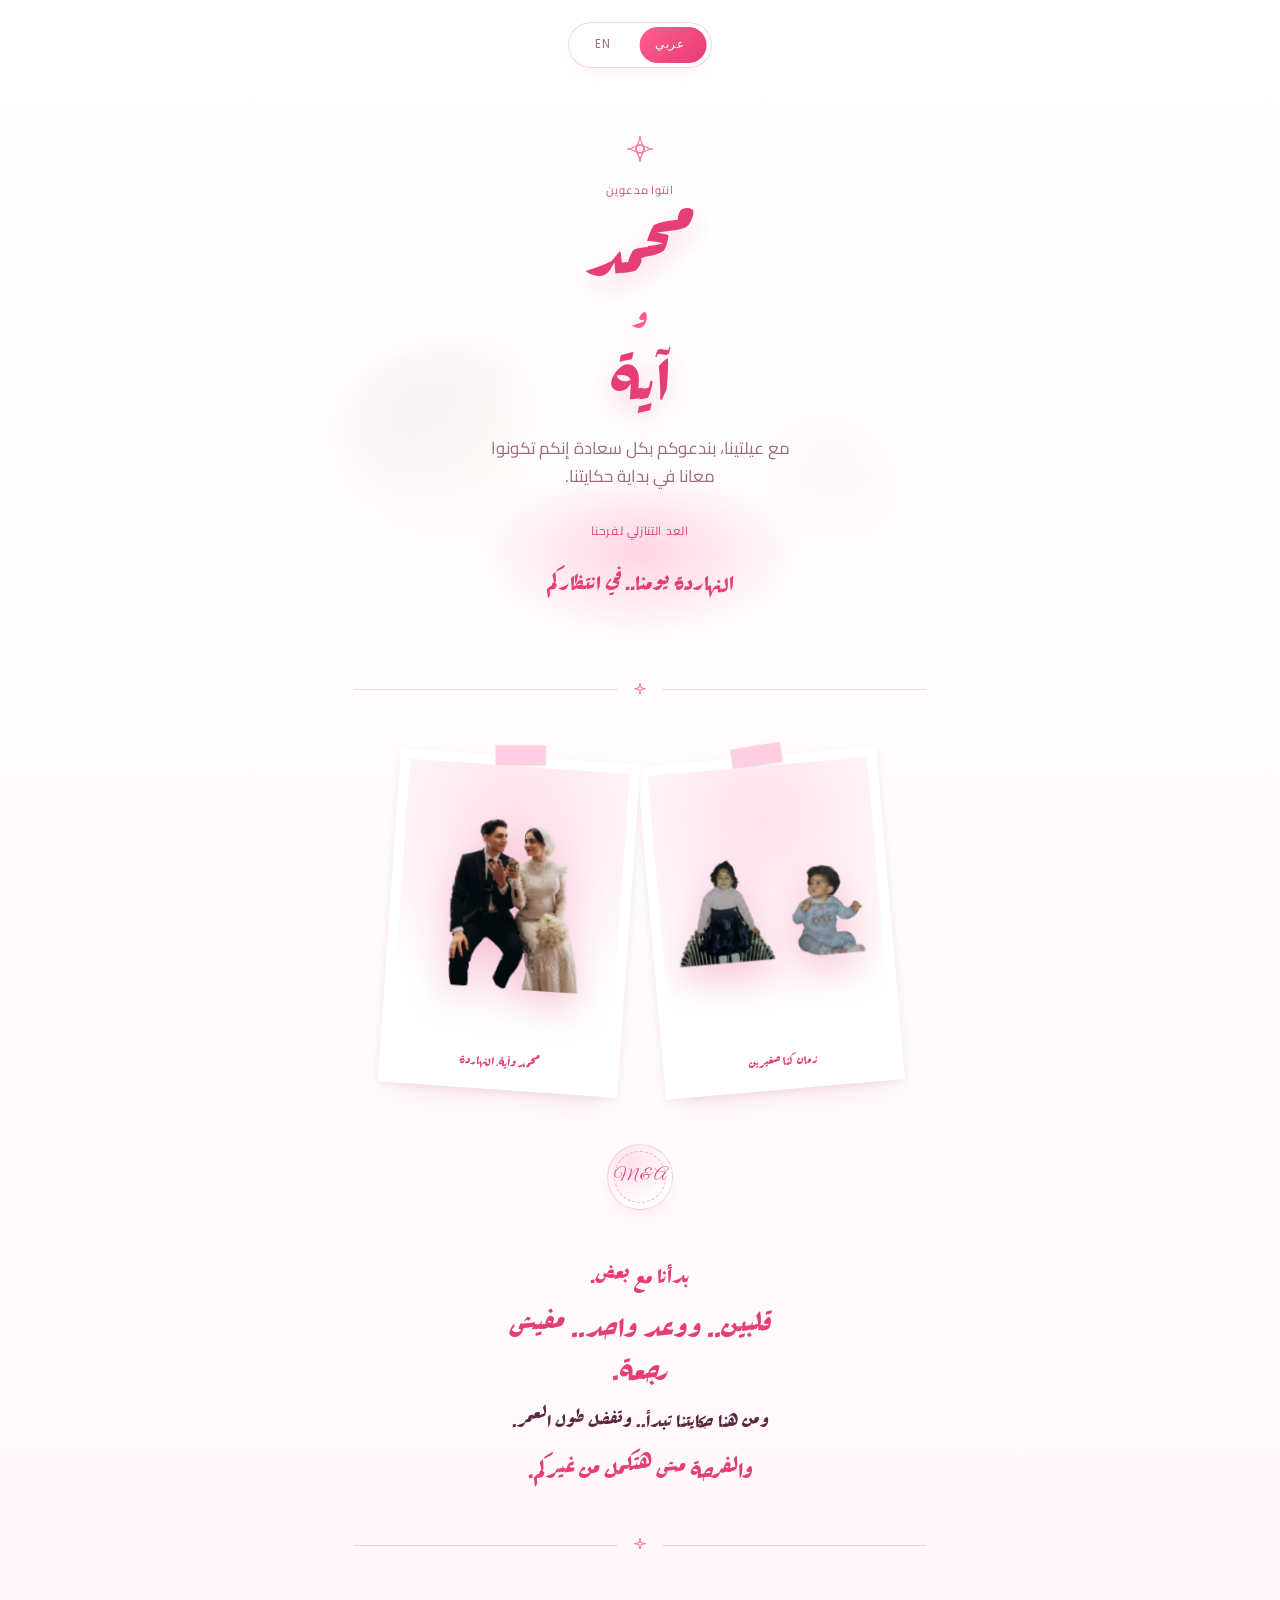
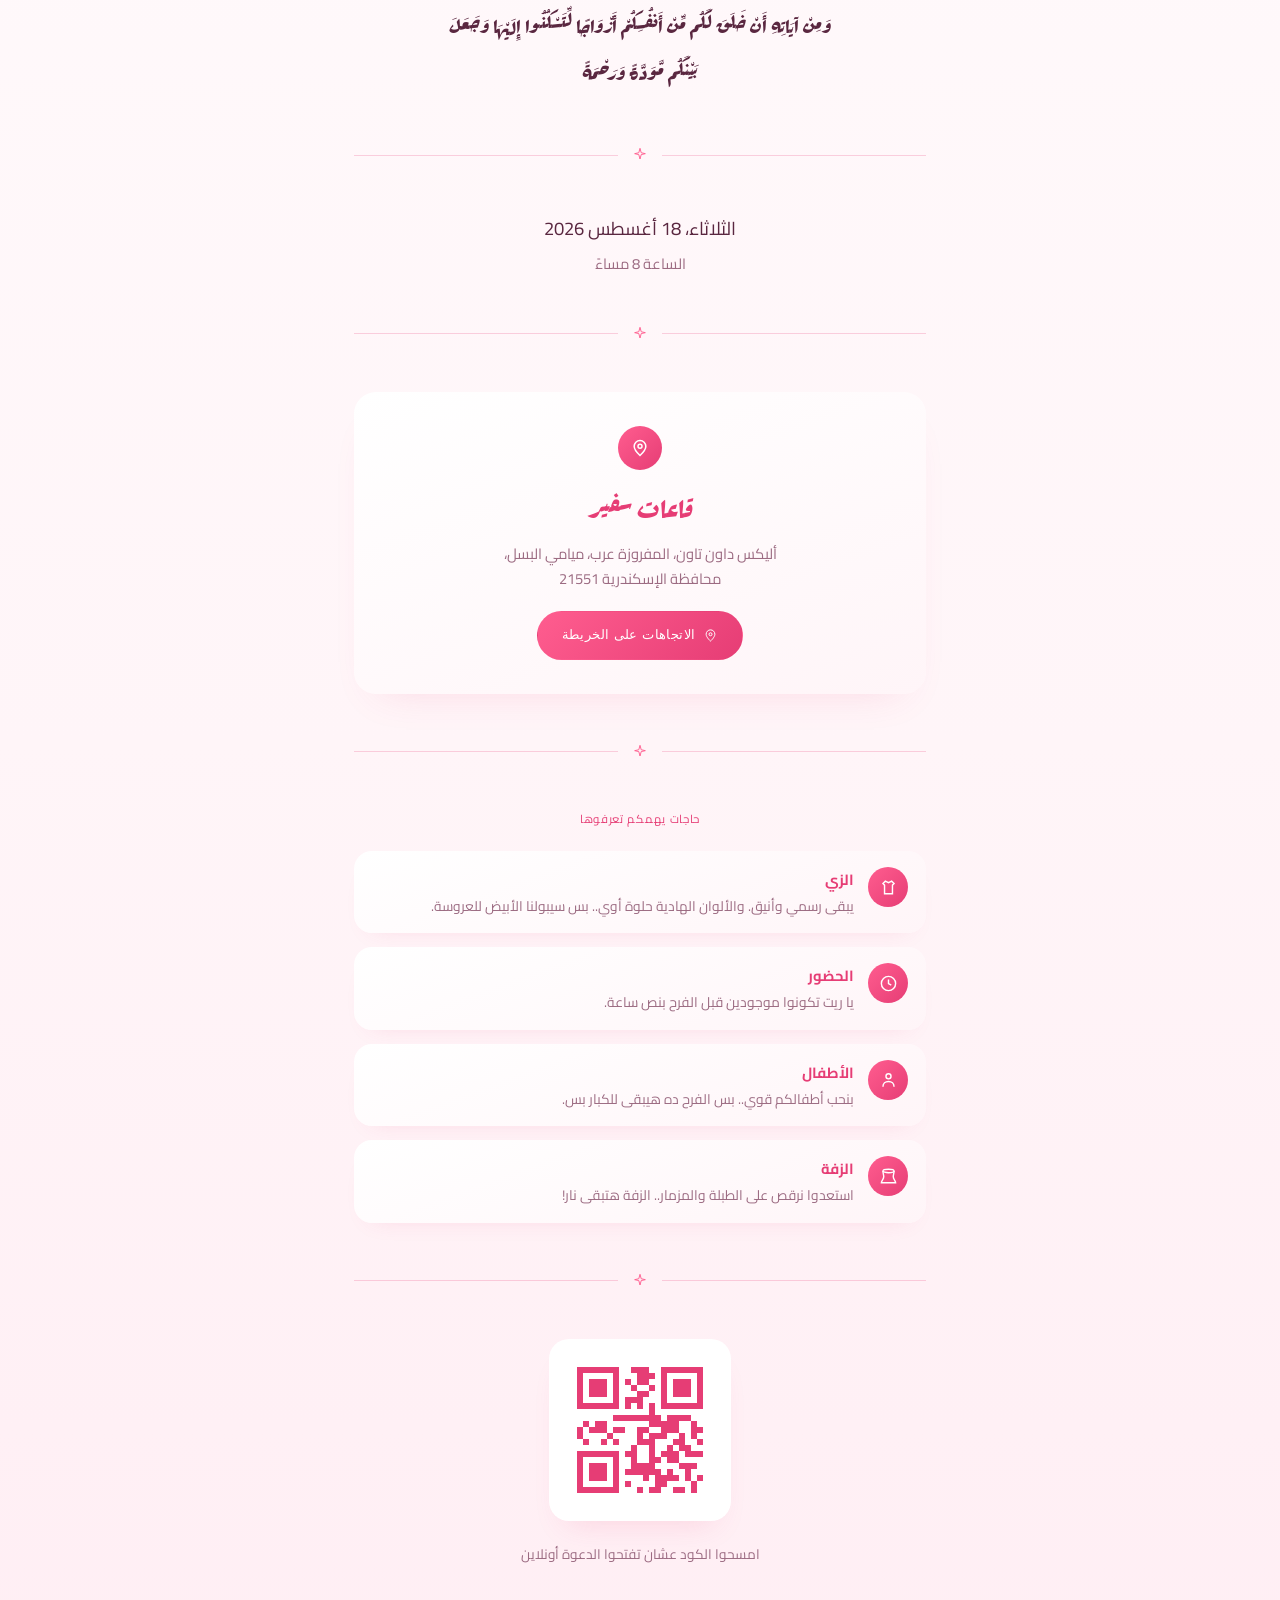
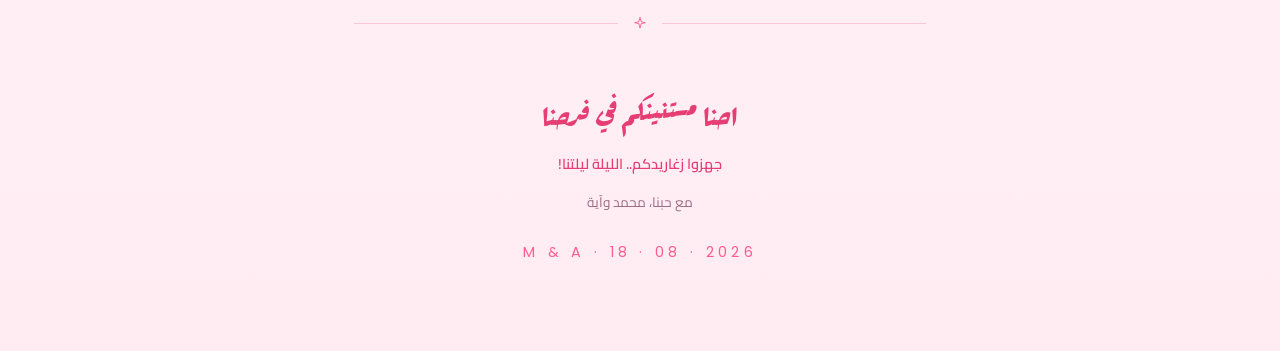
==== commit 4e4fb176: "Add a blurred photo backdrop and more Egyptian wedding flavor - The engagement photo now sits as a s" ====
--- a/ar/index.html
+++ b/ar/index.html
@@ -11,6 +11,7 @@
 <link rel="stylesheet" href="../assets/css/style.css">
 </head>
 <body lang="ar">
+<div class="hero-backdrop" aria-hidden="true"></div>
 <div class="petals" id="petals" aria-hidden="true"></div>
 
 <nav class="langswitch" dir="ltr">
@@ -80,6 +81,7 @@
     <p class="reveal-line">بدأنا مع بعض.</p>
     <p class="reveal-line">قلبين.. ووعد واحد.. مفيش رجعة.</p>
     <p class="reveal-line">ومن هنا حكايتنا تبدأ.. وتفضل طول العمر.</p>
+    <p class="reveal-line">والفرحة مش هتكمل من غيركم.</p>
   </section>
 
   <div class="divider" aria-hidden="true">
@@ -147,6 +149,13 @@
           <p>بنحب أطفالكم قوي.. بس الفرح ده هيبقى للكبار بس.</p>
         </div>
       </div>
+      <div class="note-item">
+        <div class="note-icon" aria-hidden="true"><svg viewBox="0 0 24 24" fill="none" stroke="currentColor" stroke-width="1.8"><ellipse cx="12" cy="5" rx="7" ry="2.2"/><path d="M5 5c0 3 1 5 1 7 0 4-3 5-3 8h18c0-3-3-4-3-8 0-2 1-4 1-7"/></svg></div>
+        <div class="note-text">
+          <h3>الزفة</h3>
+          <p>استعدوا نرقص على الطبلة والمزمار.. الزفة هتبقى نار!</p>
+        </div>
+      </div>
     </div>
   </section>
 
@@ -167,6 +176,7 @@
 
   <footer class="footer reveal">
     <p class="footer-line">احنا مستنينكم في فرحنا</p>
+    <p class="footer-cheer">جهزوا زغاريدكم.. الليلة ليلتنا!</p>
     <p class="footer-sub">مع حبنا، محمد وآية</p>
     <p class="monogram">M &amp; A · 18 · 08 · 2026</p>
   </footer>
--- a/assets/css/style.css
+++ b/assets/css/style.css
@@ -75,6 +75,24 @@
 img {
   max-width: 100%;
   display: block;
+}
+
+/* ---------- Blurred photo backdrop ---------- */
+
+.hero-backdrop {
+  position: fixed;
+  inset: 0;
+  z-index: 0;
+  pointer-events: none;
+  background-image: linear-gradient(180deg, rgba(255, 225, 236, 0.9), rgba(255, 245, 248, 0.7)), url("../images/couple-engagement.png");
+  background-repeat: no-repeat;
+  background-position: center, center 10%;
+  background-size: cover, 130% auto;
+  background-blend-mode: soft-light;
+  filter: blur(50px) brightness(1.45) saturate(0.9);
+  opacity: 0.24;
+  -webkit-mask-image: linear-gradient(to bottom, black 0%, black 22%, transparent 62%);
+  mask-image: linear-gradient(to bottom, black 0%, black 22%, transparent 62%);
 }
 
 /* ---------- Floating petals ---------- */
@@ -685,9 +703,15 @@
   color: var(--plum);
 }
 
+.love-lines p:nth-child(4) {
+  font-size: clamp(1.4rem, 4.8vw, 1.85rem);
+  margin-top: 4px;
+}
+
 body[lang="ar"] .love-lines p:nth-child(1) { font-size: clamp(1.2rem, 4vw, 1.5rem); }
 body[lang="ar"] .love-lines p:nth-child(2) { font-size: clamp(1.5rem, 5.4vw, 2rem); }
 body[lang="ar"] .love-lines p:nth-child(3) { font-size: clamp(1.1rem, 3.6vw, 1.3rem); }
+body[lang="ar"] .love-lines p:nth-child(4) { font-size: clamp(1.25rem, 4.2vw, 1.6rem); }
 
 .love-lines .reveal-line {
   opacity: 0;
@@ -698,6 +722,7 @@
 .love-lines.in-view .reveal-line:nth-child(1) { transition-delay: 0s; }
 .love-lines.in-view .reveal-line:nth-child(2) { transition-delay: 0.18s; }
 .love-lines.in-view .reveal-line:nth-child(3) { transition-delay: 0.36s; }
+.love-lines.in-view .reveal-line:nth-child(4) { transition-delay: 0.54s; }
 
 .love-lines.in-view .reveal-line {
   opacity: 1;
@@ -970,6 +995,18 @@
   font-size: clamp(1.5rem, 4.6vw, 2rem);
 }
 
+.footer-cheer {
+  color: var(--rose-deep);
+  font-family: var(--font-heading-en);
+  font-weight: 600;
+  font-size: 0.9rem;
+  margin: 0 0 14px;
+}
+
+body[lang="ar"] .footer-cheer {
+  font-family: var(--font-body-ar);
+}
+
 .footer-sub {
   color: var(--plum-soft);
   font-size: 0.85rem;
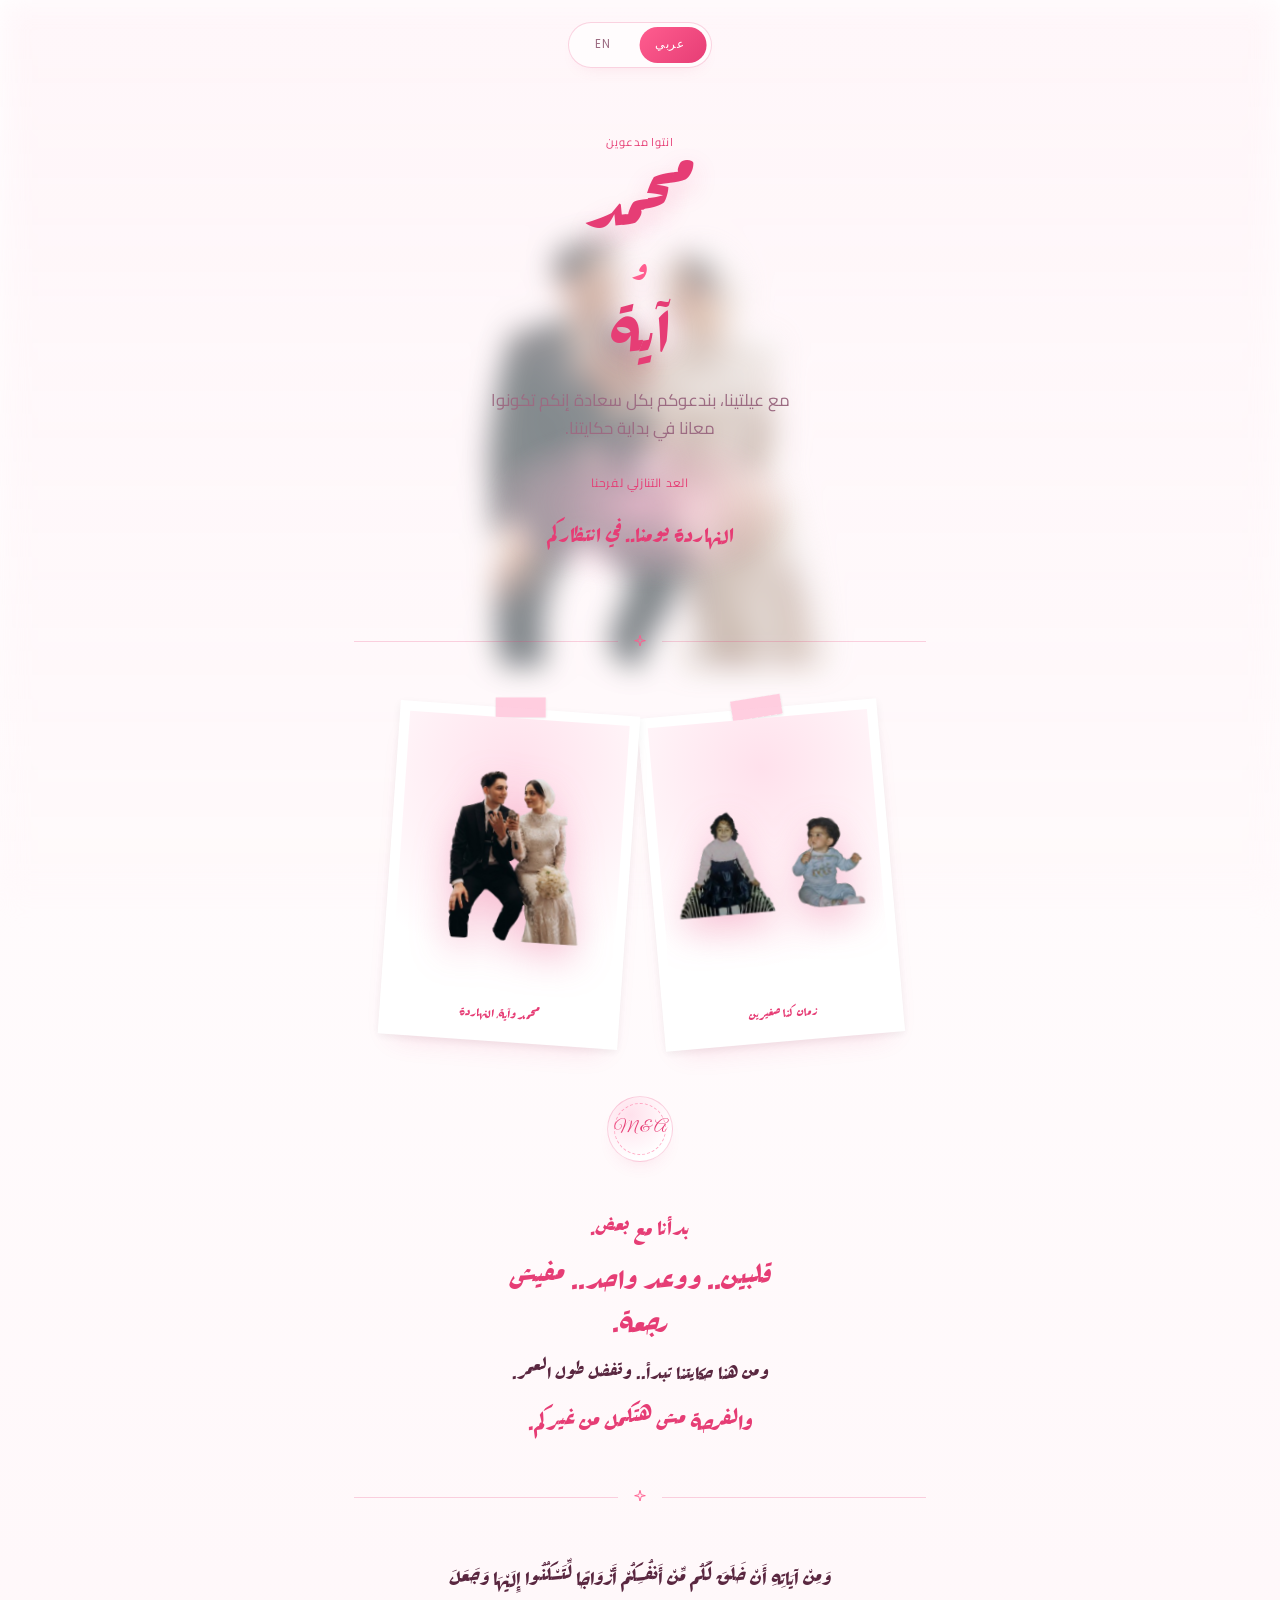
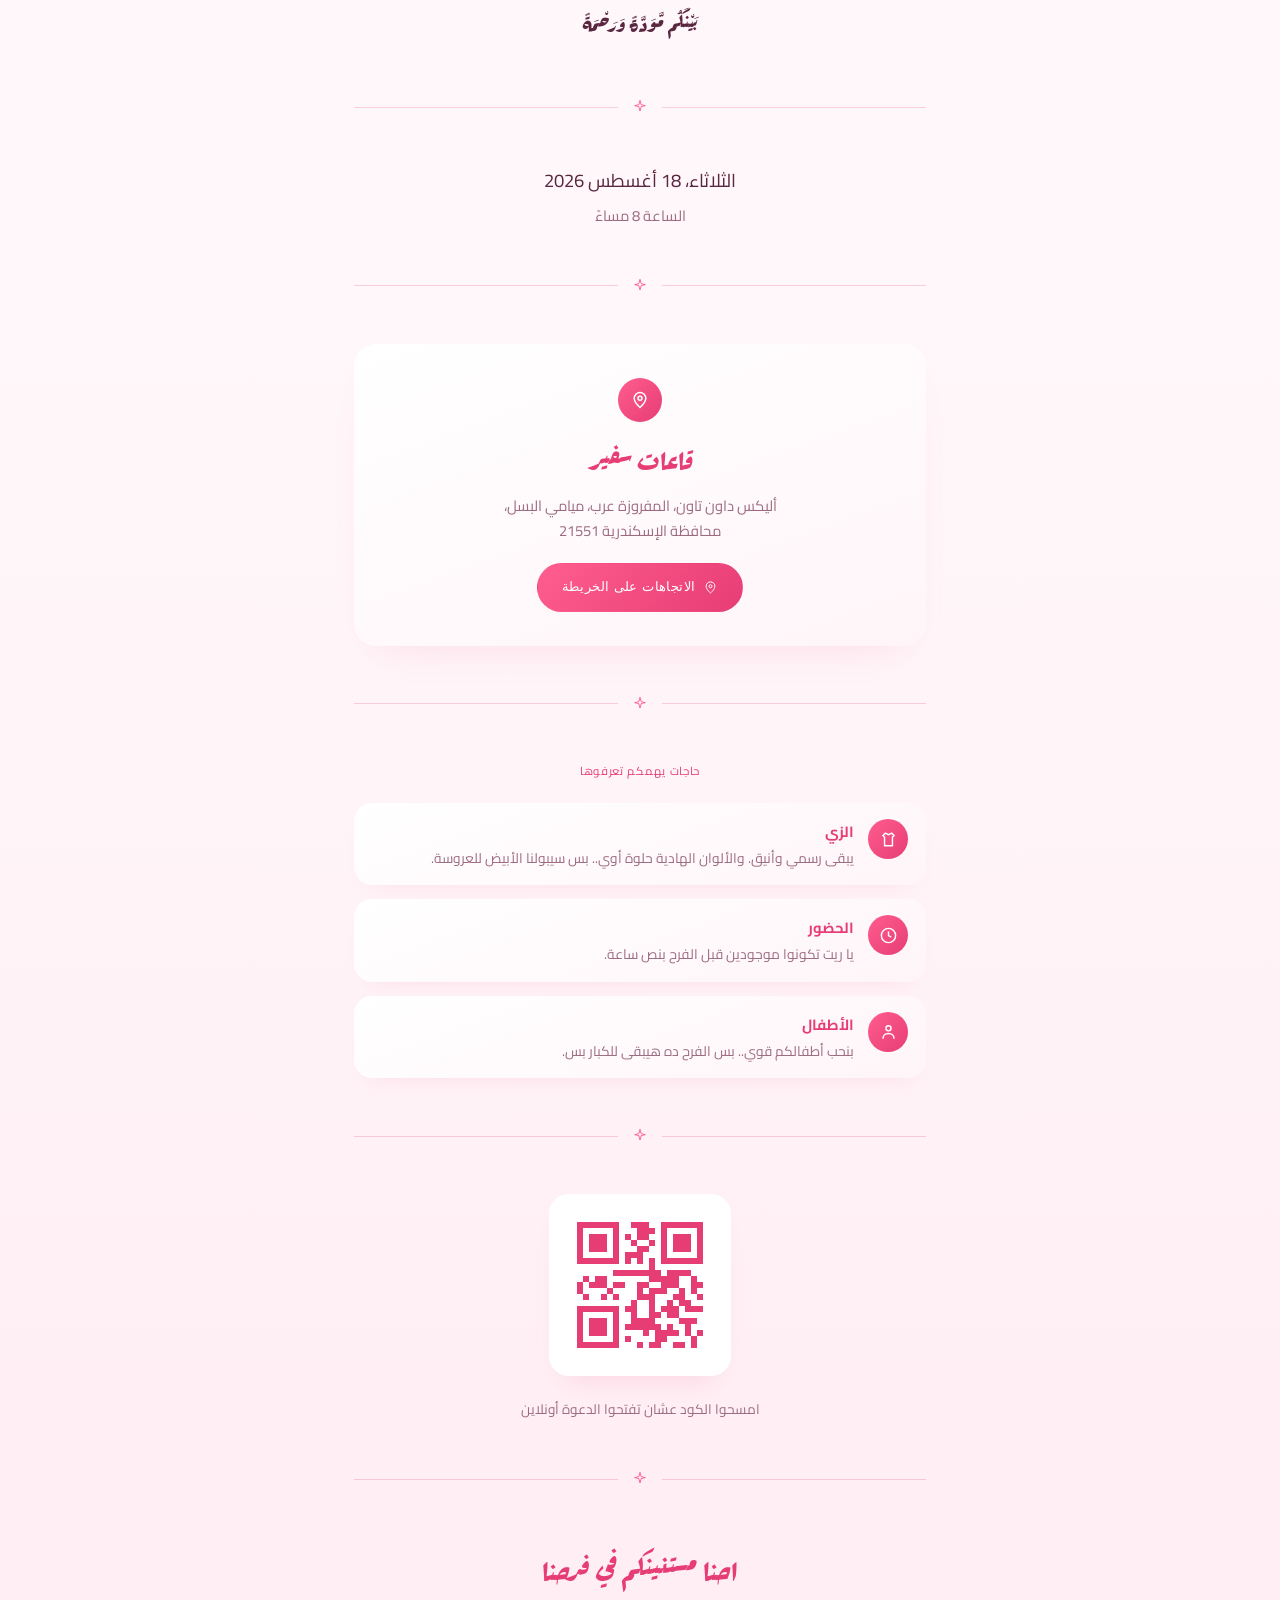
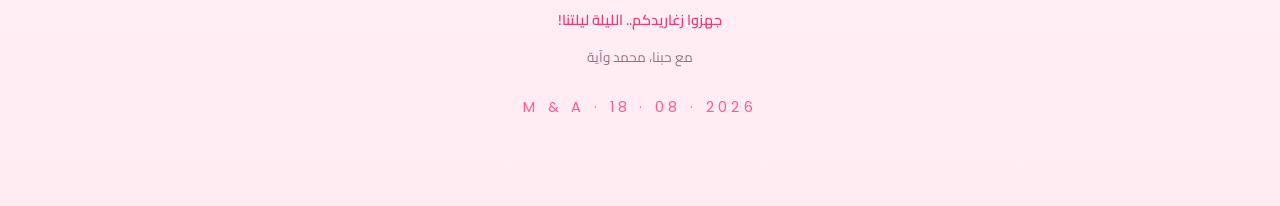
==== commit 638906f5: "Center the photo backdrop, lighten the blur, drop Zaffa note and star icon - Photo backdrop is now c" ====
--- a/ar/index.html
+++ b/ar/index.html
@@ -25,7 +25,6 @@
 <main class="page">
 
   <section class="hero">
-    <svg class="flourish" viewBox="0 0 34 34" fill="none" stroke="currentColor" stroke-width="1.2" aria-hidden="true"><path d="M17 4c0 7-4 9-4 13a4 4 0 0 0 8 0c0-4-4-6-4-13z"/><path d="M4 17c7 0 9 4 13 4a4 4 0 0 0 0-8c-4 0-6 4-13 4z"/><path d="M30 17c-7 0-9-4-13-4a4 4 0 0 0 0 8c4 0 6-4 13-4z"/><path d="M17 30c0-7 4-9 4-13a4 4 0 0 0-8 0c0 4 4 6 4 13z"/></svg>
     <p class="eyebrow">انتوا مدعوين</p>
     <h1 class="names">
       <span class="name-line">محمد</span>
@@ -149,13 +148,6 @@
           <p>بنحب أطفالكم قوي.. بس الفرح ده هيبقى للكبار بس.</p>
         </div>
       </div>
-      <div class="note-item">
-        <div class="note-icon" aria-hidden="true"><svg viewBox="0 0 24 24" fill="none" stroke="currentColor" stroke-width="1.8"><ellipse cx="12" cy="5" rx="7" ry="2.2"/><path d="M5 5c0 3 1 5 1 7 0 4-3 5-3 8h18c0-3-3-4-3-8 0-2 1-4 1-7"/></svg></div>
-        <div class="note-text">
-          <h3>الزفة</h3>
-          <p>استعدوا نرقص على الطبلة والمزمار.. الزفة هتبقى نار!</p>
-        </div>
-      </div>
     </div>
   </section>
 
--- a/assets/css/style.css
+++ b/assets/css/style.css
@@ -84,15 +84,13 @@
   inset: 0;
   z-index: 0;
   pointer-events: none;
-  background-image: linear-gradient(180deg, rgba(255, 225, 236, 0.9), rgba(255, 245, 248, 0.7)), url("../images/couple-engagement.png");
+  background-image: linear-gradient(180deg, rgba(255, 225, 236, 0.55), rgba(255, 245, 248, 0.4)), url("../images/couple-engagement.png");
   background-repeat: no-repeat;
-  background-position: center, center 10%;
-  background-size: cover, 130% auto;
+  background-position: center, center;
+  background-size: cover, auto 78%;
   background-blend-mode: soft-light;
-  filter: blur(50px) brightness(1.45) saturate(0.9);
-  opacity: 0.24;
-  -webkit-mask-image: linear-gradient(to bottom, black 0%, black 22%, transparent 62%);
-  mask-image: linear-gradient(to bottom, black 0%, black 22%, transparent 62%);
+  filter: blur(14px) saturate(1.02);
+  opacity: 0.5;
 }
 
 /* ---------- Floating petals ---------- */
@@ -219,21 +217,6 @@
   text-align: center;
 }
 
-.flourish {
-  display: block;
-  width: 34px;
-  height: 34px;
-  margin: 0 auto 14px;
-  color: var(--rose);
-  opacity: 0.85;
-  animation: flourishPulse 3s ease-in-out infinite;
-}
-
-@keyframes flourishPulse {
-  0%, 100% { opacity: 0.8; transform: scale(1); }
-  50% { opacity: 1; transform: scale(1.1) rotate(8deg); }
-}
-
 .eyebrow {
   font-family: var(--font-heading-en);
   font-size: 0.7rem;
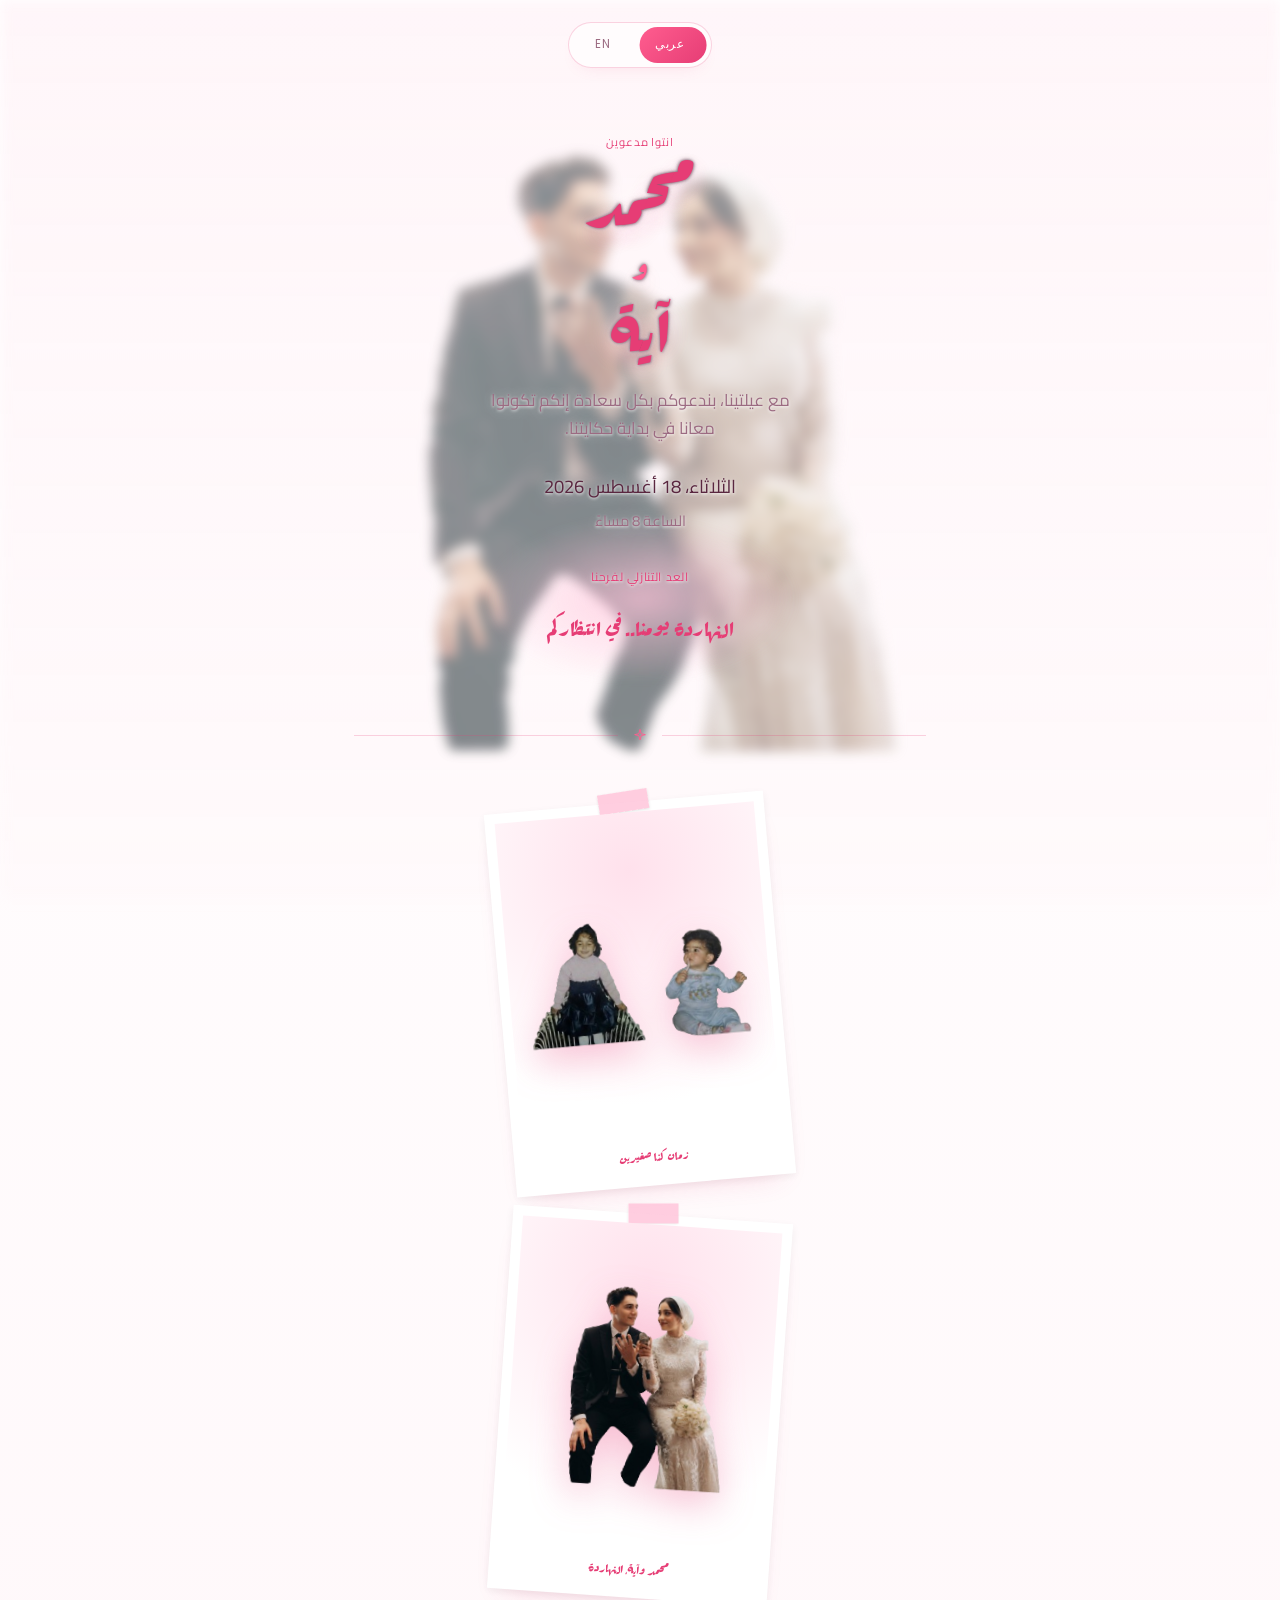
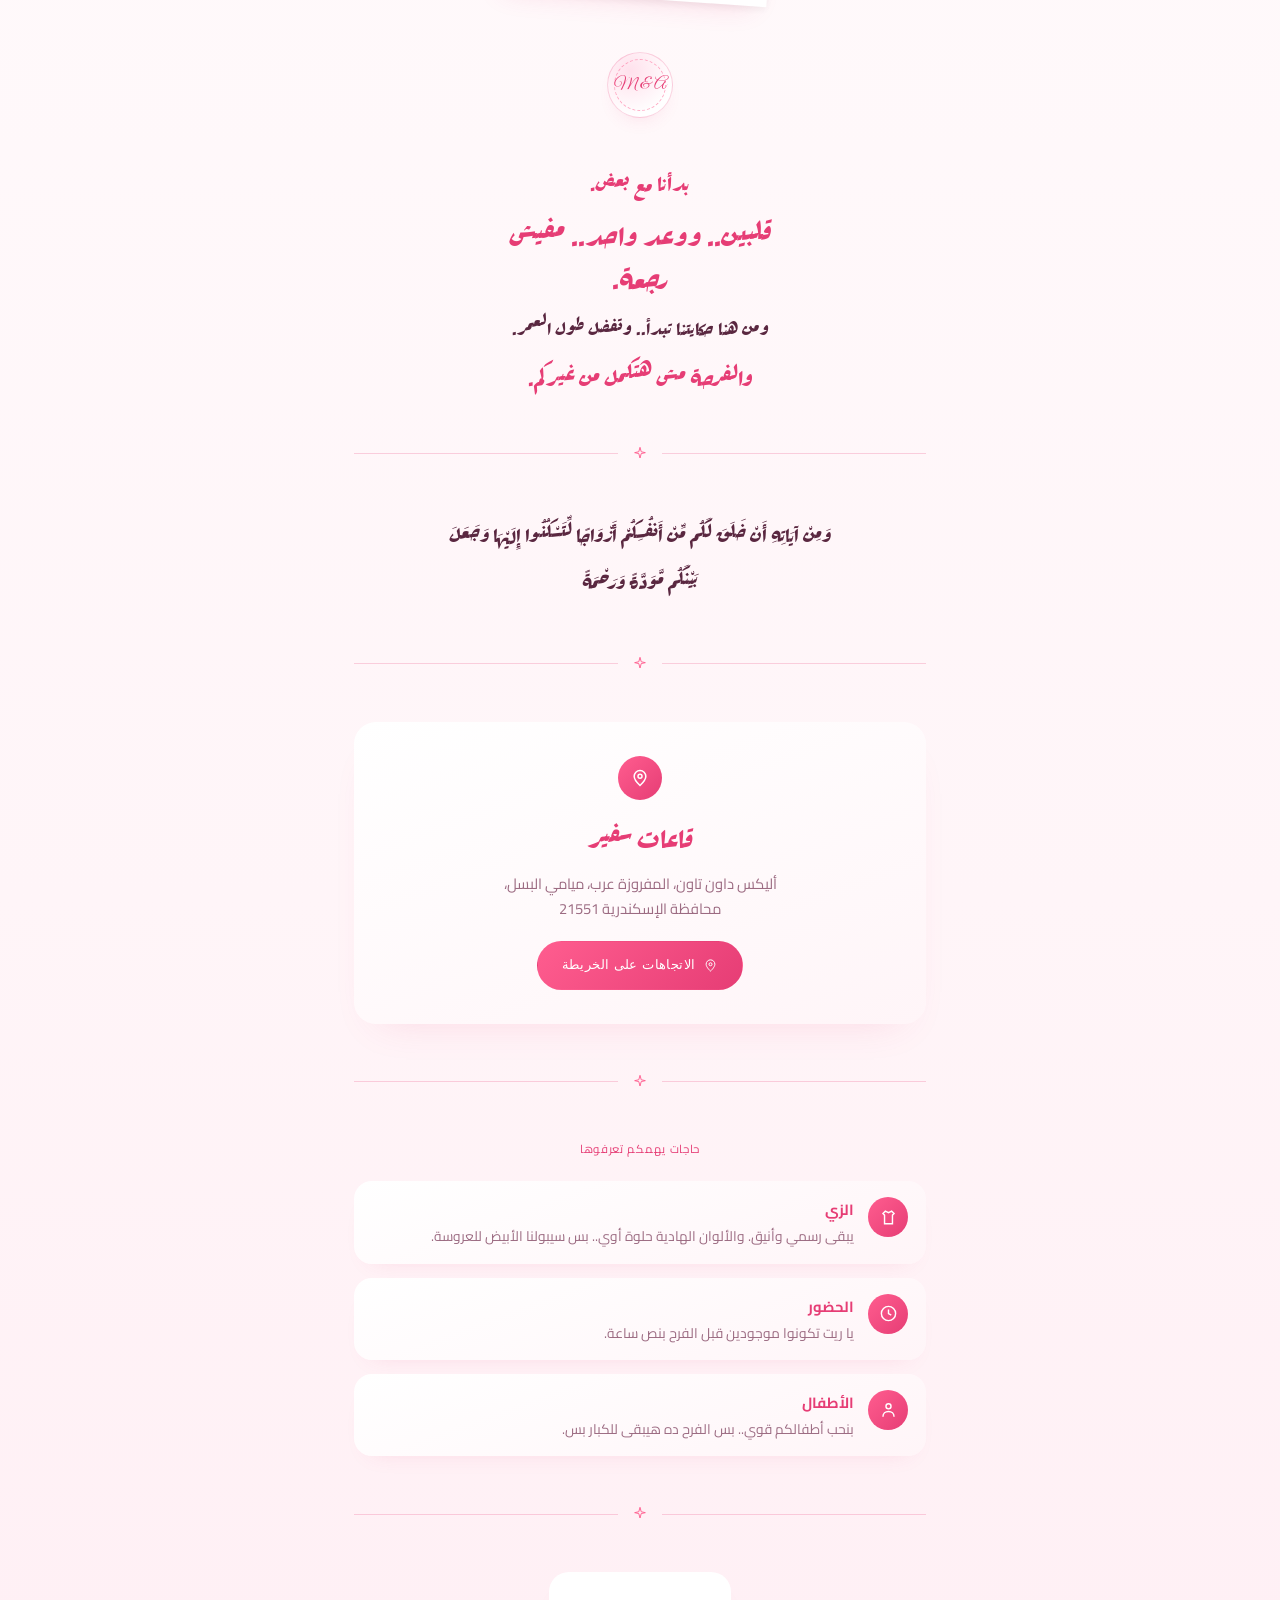
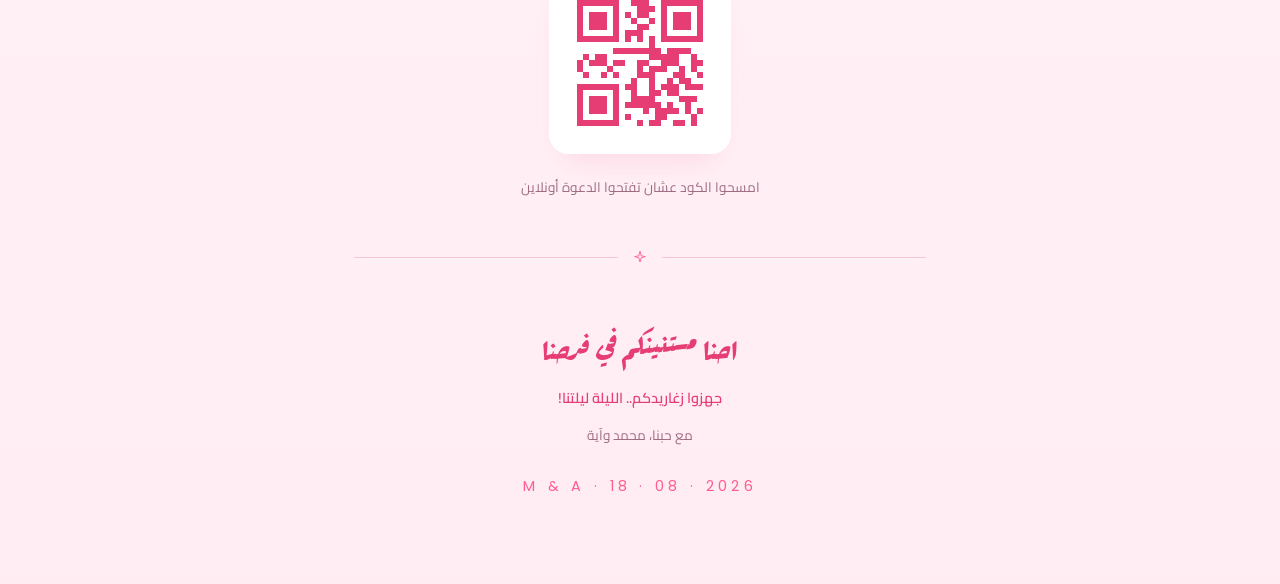
==== commit 00633ac1: "Move the wedding date above the countdown, fix hero text contrast Relocated the date/time from its o" ====
--- a/ar/index.html
+++ b/ar/index.html
@@ -32,6 +32,11 @@
       <span class="name-line">آية</span>
     </h1>
     <p class="tagline">مع عيلتينا، بندعوكم بكل سعادة إنكم تكونوا معانا في بداية حكايتنا.</p>
+  </section>
+
+  <section class="details reveal">
+    <p class="detail-row">الثلاثاء، 18 أغسطس 2026</p>
+    <p class="detail-sub">الساعة 8 مساءً</p>
   </section>
 
   <section class="countdown-hero">
@@ -89,15 +94,6 @@
 
   <section class="verse-block reveal">
     <p class="verse">وَمِنْ آيَاتِهِ أَنْ خَلَقَ لَكُم مِّنْ أَنفُسِكُمْ أَزْوَاجًا لِّتَسْكُنُوا إِلَيْهَا وَجَعَلَ بَيْنَكُم مَّوَدَّةً وَرَحْمَةً</p>
-  </section>
-
-  <div class="divider" aria-hidden="true">
-    <svg viewBox="0 0 24 24" fill="none" stroke="currentColor" stroke-width="1.4"><path d="M12 2l1.8 6.6L20 10l-6.2 1.4L12 18l-1.8-6.6L4 10l6.2-1.4L12 2z"/></svg>
-  </div>
-
-  <section class="details reveal">
-    <p class="detail-row">الثلاثاء، 18 أغسطس 2026</p>
-    <p class="detail-sub">الساعة 8 مساءً</p>
   </section>
 
   <div class="divider" aria-hidden="true">
--- a/assets/css/style.css
+++ b/assets/css/style.css
@@ -87,9 +87,9 @@
   background-image: linear-gradient(180deg, rgba(255, 225, 236, 0.55), rgba(255, 245, 248, 0.4)), url("../images/couple-engagement.png");
   background-repeat: no-repeat;
   background-position: center, center;
-  background-size: cover, auto 78%;
+  background-size: cover, auto 108%;
   background-blend-mode: soft-light;
-  filter: blur(14px) saturate(1.02);
+  filter: blur(6px) saturate(1.02);
   opacity: 0.5;
 }
 
@@ -224,6 +224,7 @@
   text-transform: uppercase;
   color: var(--rose-deep);
   margin: 0 0 18px;
+  text-shadow: 0 1px 3px rgba(255, 255, 255, 0.9), 0 0 16px rgba(255, 255, 255, 0.6);
 }
 
 body[lang="ar"] .eyebrow {
@@ -242,7 +243,12 @@
   line-height: 1.05;
   margin: 0;
   color: var(--rose-deep);
-  text-shadow: 0 10px 26px rgba(230, 61, 117, 0.22);
+  text-shadow:
+    0 0 3px rgba(90, 39, 64, 0.4), 1px 1px 3px rgba(90, 39, 64, 0.35), -1px -1px 3px rgba(90, 39, 64, 0.35),
+    0 0 6px rgba(90, 39, 64, 0.25),
+    0 0 4px var(--white), 0 0 4px var(--white),
+    0 0 30px rgba(255, 255, 255, 0.8),
+    0 10px 26px rgba(230, 61, 117, 0.22);
 }
 
 .name-line {
@@ -295,6 +301,7 @@
   max-width: 34ch;
   color: var(--plum-soft);
   font-size: clamp(0.95rem, 2.4vw, 1.05rem);
+  text-shadow: 0 1px 3px rgba(255, 255, 255, 0.9), 0 0 16px rgba(255, 255, 255, 0.6);
 }
 
 /* ---------- Divider ---------- */
@@ -356,6 +363,7 @@
   text-transform: uppercase;
   color: var(--rose-deep);
   margin: 0 0 22px;
+  text-shadow: 0 1px 3px rgba(255, 255, 255, 0.9), 0 0 16px rgba(255, 255, 255, 0.6);
 }
 
 body[lang="ar"] .countdown-label {
@@ -488,7 +496,7 @@
   margin: 0;
   background: var(--white);
   padding: 10px 10px 0;
-  width: clamp(180px, 44vw, 240px);
+  width: clamp(200px, 50vw, 280px);
   box-shadow: 0 16px 28px -16px var(--shadow), 0 3px 8px rgba(0, 0, 0, 0.06);
   opacity: 0;
   transform: translateY(30px) rotate(var(--r, 0deg)) scale(0.92);
@@ -744,6 +752,7 @@
 
 .details {
   text-align: center;
+  margin-top: clamp(18px, 4vw, 28px);
 }
 
 .detail-row {
@@ -751,6 +760,7 @@
   font-family: var(--font-heading-en);
   color: var(--plum);
   font-size: clamp(1rem, 2.6vw, 1.15rem);
+  text-shadow: 0 1px 3px rgba(255, 255, 255, 0.9), 0 0 16px rgba(255, 255, 255, 0.6);
 }
 
 body[lang="ar"] .detail-row {
@@ -761,6 +771,7 @@
   margin: 0 0 4px;
   color: var(--plum-soft);
   font-size: 0.92rem;
+  text-shadow: 0 1px 3px rgba(255, 255, 255, 0.9), 0 0 16px rgba(255, 255, 255, 0.6);
 }
 
 /* ---------- Venue card ---------- */
